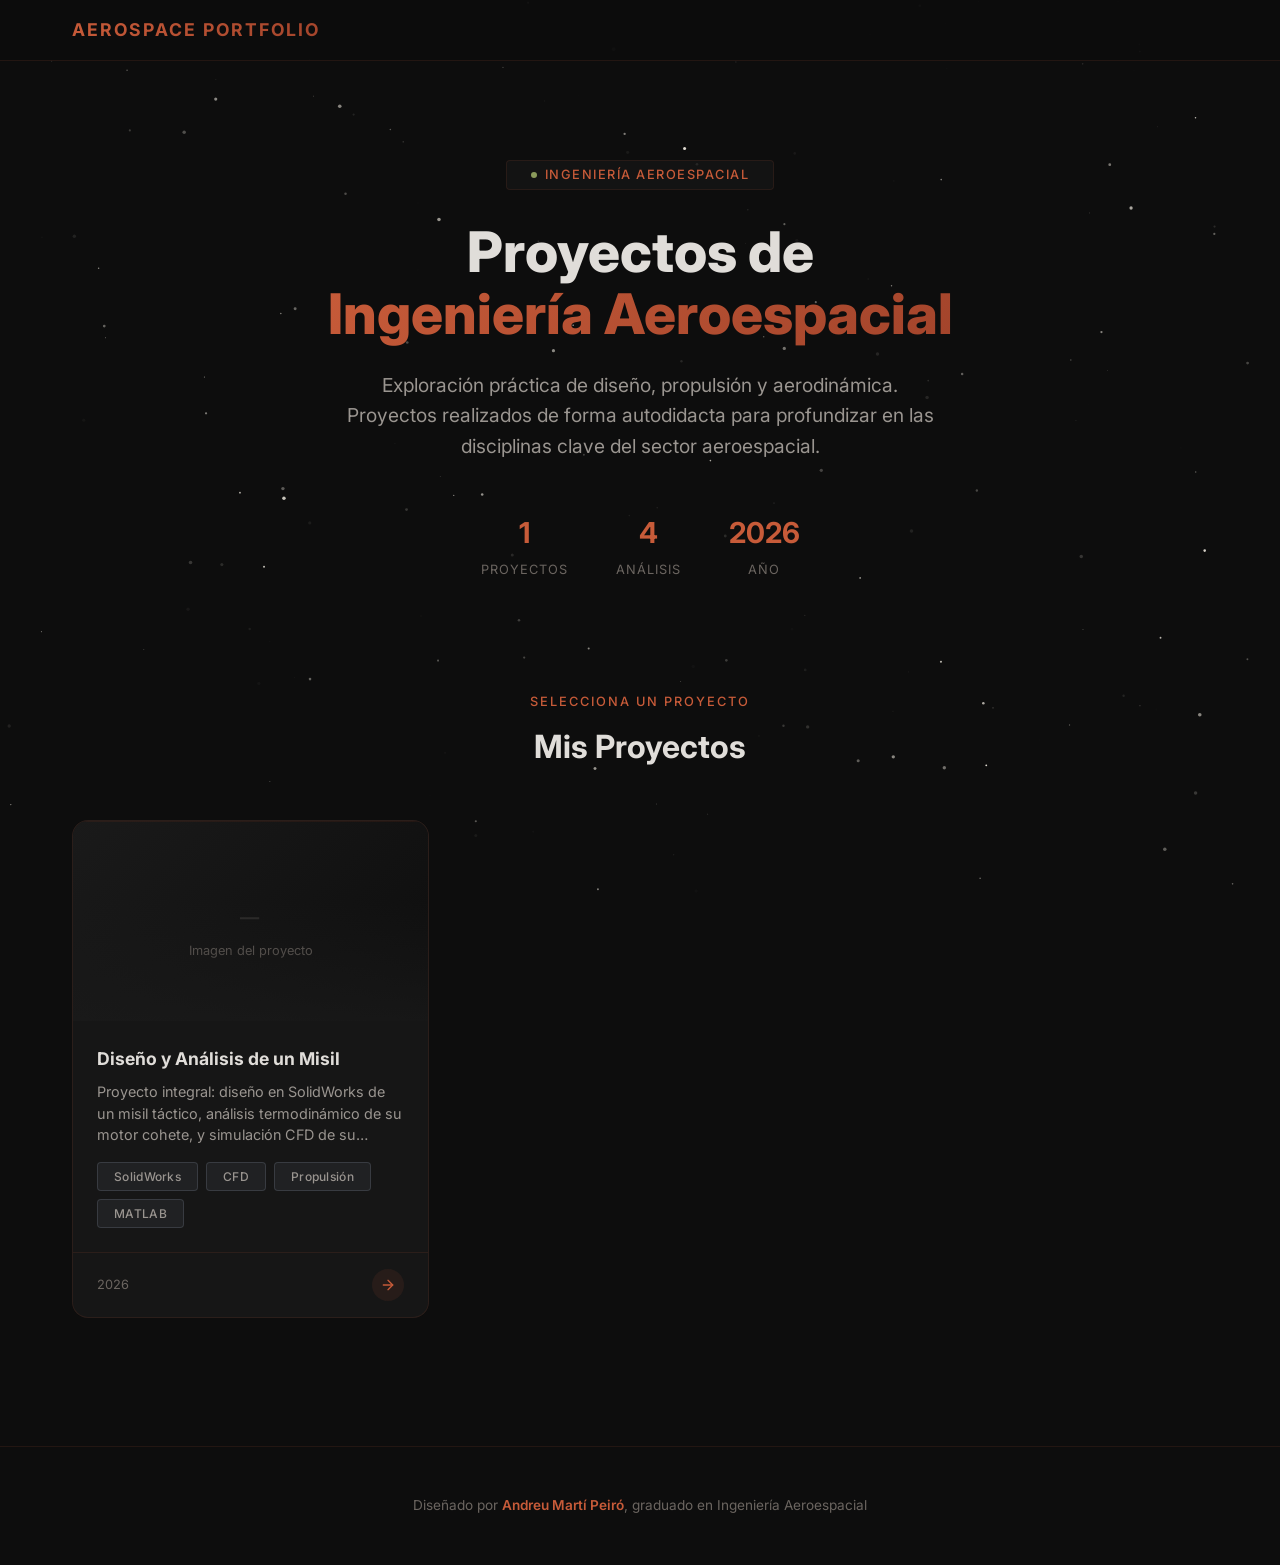
==== index.html @ 46fe2284 "Add files via upload" ====
<!DOCTYPE html>
<html lang="es">
<head>
  <meta charset="UTF-8" />
  <meta name="viewport" content="width=device-width, initial-scale=1.0" />
  <title>Portfolio Aeroespacial — Proyectos de Ingeniería</title>
  <meta name="description" content="Portfolio de proyectos de ingeniería aeroespacial: diseño CAD, propulsión, aerodinámica y más. Proyectos extracurriculares de un estudiante de ingeniería aeroespacial." />
  <meta name="author" content="Andreu Martí Peiró" />
  <meta property="og:title" content="Portfolio Aeroespacial" />
  <meta property="og:description" content="Proyectos de ingeniería aeroespacial: diseño, propulsión y aerodinámica." />
  <meta property="og:type" content="website" />
  <link rel="icon" href="data:image/svg+xml,<svg xmlns='http://www.w3.org/2000/svg' viewBox='0 0 100 100'><text y='.9em' font-size='90'>🚀</text></svg>" />
  <link rel="stylesheet" href="styles.css" />
</head>
<body>

  <!-- Stars Background -->
  <canvas id="stars-canvas"></canvas>

  <!-- App Container -->
  <div id="app">

    <!-- Navbar -->
    <nav class="navbar" id="navbar">
      <div class="container">
        <a href="#/" class="navbar-brand" id="navbar-brand">Aerospace Portfolio</a>
        <button class="navbar-back" id="navbar-back">
          <svg width="18" height="18" viewBox="0 0 24 24" fill="none" stroke="currentColor" stroke-width="2" stroke-linecap="round" stroke-linejoin="round">
            <path d="m15 18-6-6 6-6"/>
          </svg>
          Volver a proyectos
        </button>
      </div>
    </nav>

    <!-- ========== Landing View ========== -->
    <div id="landing-view">

      <!-- Hero -->
      <section class="hero">
        <div class="container">
          <div class="hero-badge">
            <span class="dot"></span>
            Ingeniería Aeroespacial
          </div>
          <h1>
            Proyectos de<br />
            <span class="gradient-text">Ingeniería Aeroespacial</span>
          </h1>
          <p class="hero-subtitle">
            Exploración práctica de diseño, propulsión y aerodinámica.
            Proyectos realizados de forma autodidacta para profundizar
            en las disciplinas clave del sector aeroespacial.
          </p>
          <div class="hero-stats">
            <div class="hero-stat">
              <div class="hero-stat-value" id="stat-projects">1</div>
              <div class="hero-stat-label">Proyectos</div>
            </div>
            <div class="hero-stat">
              <div class="hero-stat-value" id="stat-sections">4</div>
              <div class="hero-stat-label">Análisis</div>
            </div>
            <div class="hero-stat">
              <div class="hero-stat-value">2026</div>
              <div class="hero-stat-label">Año</div>
            </div>
          </div>
        </div>
      </section>

      <!-- Projects Grid -->
      <section class="projects-section">
        <div class="container">
          <div class="section-header">
            <div class="section-label">Selecciona un proyecto</div>
            <h2 class="section-title">Mis Proyectos</h2>
          </div>
          <div class="projects-grid" id="projects-grid">
            <!-- Cards rendered by app.js -->
          </div>
        </div>
      </section>

      <!-- Footer -->
      <footer class="footer">
        <div class="container">
          <p class="footer-text">
            Diseñado por <span class="highlight">Andreu Martí Peiró</span>, graduado en Ingeniería Aeroespacial
          </p>
        </div>
      </footer>
    </div>

    <!-- ========== Project View ========== -->
    <div id="project-view" class="project-view">
      <div class="container">
        <div class="project-hero" id="project-hero">
          <!-- Rendered by app.js -->
        </div>
        <div class="section-tabs" id="section-tabs">
          <!-- Rendered by app.js -->
        </div>
        <div id="section-content">
          <!-- Rendered by app.js -->
        </div>
      </div>
      <footer class="footer">
        <div class="container">
          <p class="footer-text">
            Diseñado por <span class="highlight">Andreu Martí Peiró</span>, graduado en Ingeniería Aeroespacial
          </p>
        </div>
      </footer>
    </div>

  </div>

  <!-- Scripts -->
  <script src="projects.js"></script>
  <script src="app.js"></script>
</body>
</html>
---- styles.css ----
/* ============================================
   DESIGN SYSTEM — Aerospace Portfolio
   ============================================ */

/* --- Google Fonts --- */
@import url('https://fonts.googleapis.com/css2?family=Inter:wght@300;400;500;600;700;800;900&family=JetBrains+Mono:wght@400;500&display=swap');

/* --- CSS Variables --- */
:root {
  /* Colors */
  --bg-primary: #0d0d0d;
  --bg-secondary: #1a1a1a;
  --bg-card: rgba(26, 26, 26, 0.75);
  --bg-glass: rgba(26, 26, 26, 0.5);
  --accent-cyan: #c75b39;
  --accent-blue: #a3442b;
  --accent-purple: #c75b39;
  --accent-green: #8a9a5b;
  --accent-orange: #c75b39;
  --text-primary: #e0ddd9;
  --text-secondary: #9a9590;
  --text-muted: #6b6560;
  --border-color: rgba(199, 91, 57, 0.12);
  --border-glow: rgba(199, 91, 57, 0.35);
  --gradient-accent: linear-gradient(135deg, #c75b39, #a3442b);
  --gradient-hero: linear-gradient(180deg, #0d0d0d 0%, #141414 50%, #0d0d0d 100%);
  --shadow-glow: 0 0 30px rgba(199, 91, 57, 0.12);
  --shadow-card: 0 8px 32px rgba(0, 0, 0, 0.5);

  /* Typography */
  --font-display: 'Inter', sans-serif;
  --font-body: 'Inter', sans-serif;
  --font-mono: 'JetBrains Mono', monospace;

  /* Spacing */
  --space-xs: 0.25rem;
  --space-sm: 0.5rem;
  --space-md: 1rem;
  --space-lg: 1.5rem;
  --space-xl: 2rem;
  --space-2xl: 3rem;
  --space-3xl: 4rem;

  /* Border Radius */
  --radius-sm: 6px;
  --radius-md: 12px;
  --radius-lg: 16px;
  --radius-xl: 24px;

  /* Transitions */
  --transition-fast: 150ms ease;
  --transition-base: 250ms ease;
  --transition-slow: 400ms cubic-bezier(0.4, 0, 0.2, 1);
}

/* --- Reset & Base --- */
*, *::before, *::after {
  margin: 0;
  padding: 0;
  box-sizing: border-box;
}

html {
  scroll-behavior: smooth;
  font-size: 16px;
}

body {
  font-family: var(--font-body);
  background: var(--bg-primary);
  color: var(--text-primary);
  line-height: 1.6;
  min-height: 100vh;
  overflow-x: hidden;
  -webkit-font-smoothing: antialiased;
}

a { color: var(--accent-cyan); text-decoration: none; transition: color var(--transition-fast); }
a:hover { color: var(--accent-blue); }

img { max-width: 100%; height: auto; display: block; }

/* --- Scrollbar --- */
::-webkit-scrollbar { width: 8px; }
::-webkit-scrollbar-track { background: var(--bg-primary); }
::-webkit-scrollbar-thumb { background: var(--accent-cyan); border-radius: 4px; }
::-webkit-scrollbar-thumb:hover { background: var(--accent-blue); }

/* --- Stars Background --- */
#stars-canvas {
  position: fixed;
  top: 0; left: 0;
  width: 100%; height: 100%;
  z-index: 0;
  pointer-events: none;
}

/* --- Main Layout --- */
#app {
  position: relative;
  z-index: 1;
  min-height: 100vh;
}

.container {
  max-width: 1200px;
  margin: 0 auto;
  padding: 0 var(--space-xl);
}

/* ============================================
   NAVBAR
   ============================================ */
.navbar {
  position: fixed;
  top: 0; left: 0; right: 0;
  z-index: 100;
  padding: var(--space-md) 0;
  background: rgba(13, 13, 13, 0.88);
  backdrop-filter: blur(20px);
  border-bottom: 1px solid var(--border-color);
  transition: background var(--transition-base);
}

.navbar .container {
  display: flex;
  align-items: center;
  justify-content: space-between;
}

.navbar-brand {
  font-family: var(--font-display);
  font-size: 1.1rem;
  font-weight: 700;
  background: var(--gradient-accent);
  -webkit-background-clip: text;
  -webkit-text-fill-color: transparent;
  background-clip: text;
  letter-spacing: 2px;
  text-transform: uppercase;
  cursor: pointer;
}

.navbar-back {
  display: none;
  align-items: center;
  gap: var(--space-sm);
  color: var(--text-secondary);
  font-size: 0.9rem;
  cursor: pointer;
  transition: color var(--transition-fast);
  background: none;
  border: none;
  font-family: var(--font-body);
}
.navbar-back:hover { color: var(--accent-cyan); }
.navbar-back svg { width: 18px; height: 18px; }

.navbar-back.visible { display: flex; }

/* ============================================
   HERO SECTION
   ============================================ */
.hero {
  padding: 10rem 0 4rem;
  text-align: center;
  position: relative;
}

.hero-badge {
  display: inline-flex;
  align-items: center;
  gap: var(--space-sm);
  padding: var(--space-xs) var(--space-lg);
  background: var(--bg-glass);
  border: 1px solid var(--border-color);
  border-radius: 4px;
  font-size: 0.8rem;
  font-family: var(--font-body);
  font-weight: 500;
  color: var(--accent-cyan);
  margin-bottom: var(--space-xl);
  letter-spacing: 1.5px;
  text-transform: uppercase;
  animation: fadeInDown 0.6s ease forwards;
}

.hero-badge .dot {
  width: 6px; height: 6px;
  background: var(--accent-green);
  border-radius: 50%;
  animation: pulse 2s infinite;
}

.hero h1 {
  font-family: var(--font-display);
  font-size: clamp(2rem, 5vw, 3.5rem);
  font-weight: 800;
  line-height: 1.1;
  margin-bottom: var(--space-lg);
  animation: fadeInUp 0.6s ease 0.1s forwards;
  opacity: 0;
}

.hero h1 .gradient-text {
  background: var(--gradient-accent);
  -webkit-background-clip: text;
  -webkit-text-fill-color: transparent;
  background-clip: text;
}

.hero-subtitle {
  font-size: clamp(1rem, 2vw, 1.2rem);
  color: var(--text-secondary);
  max-width: 600px;
  margin: 0 auto var(--space-2xl);
  animation: fadeInUp 0.6s ease 0.2s forwards;
  opacity: 0;
}

.hero-stats {
  display: flex;
  justify-content: center;
  gap: var(--space-2xl);
  animation: fadeInUp 0.6s ease 0.3s forwards;
  opacity: 0;
}

.hero-stat {
  text-align: center;
}

.hero-stat-value {
  font-family: var(--font-display);
  font-size: 1.8rem;
  font-weight: 700;
  color: var(--accent-cyan);
}

.hero-stat-label {
  font-size: 0.8rem;
  color: var(--text-muted);
  text-transform: uppercase;
  letter-spacing: 1px;
  margin-top: var(--space-xs);
}

/* ============================================
   PROJECTS GRID
   ============================================ */
.projects-section {
  padding: var(--space-2xl) 0 var(--space-3xl);
}

.section-header {
  text-align: center;
  margin-bottom: var(--space-2xl);
}

.section-label {
  font-family: var(--font-body);
  font-size: 0.8rem;
  font-weight: 500;
  color: var(--accent-cyan);
  text-transform: uppercase;
  letter-spacing: 2px;
  margin-bottom: var(--space-sm);
}

.section-title {
  font-family: var(--font-display);
  font-size: clamp(1.5rem, 3vw, 2rem);
  font-weight: 700;
}

.projects-grid {
  display: grid;
  grid-template-columns: repeat(auto-fill, minmax(350px, 1fr));
  gap: var(--space-xl);
}

/* --- Project Card --- */
.project-card {
  position: relative;
  background: var(--bg-card);
  border: 1px solid var(--border-color);
  border-radius: var(--radius-lg);
  overflow: hidden;
  cursor: pointer;
  transition: transform var(--transition-slow), box-shadow var(--transition-slow), border-color var(--transition-slow);
  animation: fadeInUp 0.5s ease forwards;
  opacity: 0;
  backdrop-filter: blur(10px);
}

.project-card:hover {
  transform: translateY(-8px);
  box-shadow: var(--shadow-glow);
  border-color: var(--border-glow);
}

.project-card-image {
  position: relative;
  width: 100%;
  height: 200px;
  overflow: hidden;
  background: var(--bg-secondary);
}

.project-card-image img {
  width: 100%;
  height: 100%;
  object-fit: cover;
  transition: transform var(--transition-slow);
}

.project-card:hover .project-card-image img {
  transform: scale(1.05);
}

.project-card-image::after {
  content: '';
  position: absolute;
  bottom: 0; left: 0; right: 0;
  height: 60%;
  background: linear-gradient(transparent, var(--bg-card));
}

.project-card-status {
  position: absolute;
  top: var(--space-md);
  right: var(--space-md);
  padding: var(--space-xs) var(--space-sm);
  background: rgba(138, 154, 91, 0.15);
  border: 1px solid rgba(138, 154, 91, 0.3);
  border-radius: 4px;
  font-size: 0.7rem;
  font-weight: 600;
  color: var(--accent-green);
  text-transform: uppercase;
  letter-spacing: 0.5px;
  z-index: 2;
}

.project-card-body {
  padding: var(--space-lg);
}

.project-card-title {
  font-family: var(--font-display);
  font-size: 1.1rem;
  font-weight: 700;
  margin-bottom: var(--space-sm);
  transition: color var(--transition-fast);
}

.project-card:hover .project-card-title {
  color: var(--accent-cyan);
}

.project-card-desc {
  font-size: 0.9rem;
  color: var(--text-secondary);
  line-height: 1.5;
  margin-bottom: var(--space-md);
  display: -webkit-box;
  -webkit-line-clamp: 3;
  -webkit-box-orient: vertical;
  overflow: hidden;
}

.project-card-tags {
  display: flex;
  flex-wrap: wrap;
  gap: var(--space-sm);
}

.tag {
  padding: var(--space-xs) var(--space-md);
  background: rgba(148, 163, 184, 0.08);
  border: 1px solid rgba(148, 163, 184, 0.2);
  border-radius: 4px;
  font-size: 0.75rem;
  font-family: var(--font-body);
  font-weight: 500;
  color: var(--text-secondary);
  letter-spacing: 0.3px;
}

.project-card-footer {
  display: flex;
  align-items: center;
  justify-content: space-between;
  padding: var(--space-md) var(--space-lg);
  border-top: 1px solid var(--border-color);
}

.project-card-date {
  font-size: 0.8rem;
  color: var(--text-muted);
}

.project-card-arrow {
  width: 32px; height: 32px;
  display: flex; align-items: center; justify-content: center;
  background: rgba(199, 91, 57, 0.1);
  border-radius: 50%;
  color: var(--accent-cyan);
  transition: background var(--transition-fast), transform var(--transition-fast);
}

.project-card:hover .project-card-arrow {
  background: var(--accent-cyan);
  color: #fff;
  transform: translateX(4px);
}

/* ============================================
   PROJECT VIEW
   ============================================ */
.project-view {
  display: none;
  padding-top: 5rem;
  min-height: 100vh;
}

.project-view.active { display: block; }

.project-hero {
  padding: var(--space-2xl) 0;
  text-align: center;
  animation: fadeInUp 0.5s ease forwards;
}

.project-hero h1 {
  font-family: var(--font-display);
  font-size: clamp(1.5rem, 4vw, 2.5rem);
  font-weight: 800;
  margin-bottom: var(--space-sm);
}

.project-hero .project-subtitle {
  font-size: 1.1rem;
  color: var(--text-secondary);
  margin-bottom: var(--space-lg);
}

.project-hero-tags {
  display: flex;
  justify-content: center;
  flex-wrap: wrap;
  gap: var(--space-sm);
}

/* --- Section Tabs --- */
.section-tabs {
  display: flex;
  gap: var(--space-xs);
  padding: var(--space-md) 0;
  border-bottom: 1px solid var(--border-color);
  margin-bottom: var(--space-2xl);
  overflow-x: auto;
  -webkit-overflow-scrolling: touch;
  scrollbar-width: none;
  animation: fadeInUp 0.5s ease 0.1s forwards;
  opacity: 0;
}

.section-tabs::-webkit-scrollbar { display: none; }

.section-tab {
  display: flex;
  align-items: center;
  gap: var(--space-sm);
  padding: var(--space-sm) var(--space-lg);
  background: transparent;
  border: 1px solid transparent;
  border-radius: var(--radius-md);
  color: var(--text-secondary);
  font-family: var(--font-body);
  font-size: 0.9rem;
  font-weight: 500;
  cursor: pointer;
  white-space: nowrap;
  transition: all var(--transition-fast);
}

.section-tab:hover {
  color: var(--text-primary);
  background: var(--bg-glass);
  border-color: var(--border-color);
}

.section-tab.active {
  color: var(--accent-cyan);
  background: rgba(199, 91, 57, 0.08);
  border-color: rgba(199, 91, 57, 0.25);
}

.section-tab-icon {
  display: inline-flex;
  align-items: center;
  justify-content: center;
  width: 22px;
  height: 22px;
  background: rgba(199, 91, 57, 0.12);
  border-radius: 4px;
  font-size: 0.7rem;
  font-weight: 700;
  font-family: var(--font-display);
  color: var(--accent-cyan);
}

.section-tab.active .section-tab-icon {
  background: var(--accent-cyan);
  color: #fff;
}

/* --- Section Content --- */
.section-content {
  animation: fadeIn 0.4s ease;
}

.section-content-header {
  margin-bottom: var(--space-2xl);
  padding: var(--space-xl);
  background: var(--bg-card);
  border: 1px solid var(--border-color);
  border-radius: var(--radius-lg);
  backdrop-filter: blur(10px);
}

.section-content-title {
  font-family: var(--font-display);
  font-size: 1.5rem;
  font-weight: 700;
  margin-bottom: var(--space-sm);
  padding-left: var(--space-md);
  border-left: 3px solid var(--accent-cyan);
}

.section-content-summary {
  color: var(--text-secondary);
  font-size: 0.95rem;
  margin-bottom: var(--space-lg);
}

.software-list {
  display: flex;
  flex-wrap: wrap;
  gap: var(--space-sm);
}

.software-badge {
  display: inline-flex;
  align-items: center;
  gap: var(--space-xs);
  padding: var(--space-xs) var(--space-md);
  background: rgba(148, 163, 184, 0.08);
  border: 1px solid rgba(148, 163, 184, 0.15);
  border-radius: 4px;
  font-size: 0.8rem;
  font-family: var(--font-body);
  font-weight: 500;
  color: var(--text-secondary);
  letter-spacing: 0.2px;
}

.software-badge::before {
  content: '';
  display: inline-block;
  width: 6px;
  height: 6px;
  background: var(--accent-cyan);
  border-radius: 50%;
  flex-shrink: 0;
}

/* --- Timeline --- */
.timeline {
  position: relative;
  padding-left: var(--space-2xl);
}

.timeline::before {
  content: '';
  position: absolute;
  left: 11px;
  top: 0;
  bottom: 0;
  width: 2px;
  background: linear-gradient(to bottom, var(--accent-cyan), var(--accent-blue), transparent);
}

.timeline-item {
  position: relative;
  margin-bottom: var(--space-2xl);
  animation: fadeInLeft 0.5s ease forwards;
  opacity: 0;
}

.timeline-item:last-child { margin-bottom: 0; }

.timeline-dot {
  position: absolute;
  left: calc(-1 * var(--space-2xl) + 4px);
  top: var(--space-md);
  width: 16px;
  height: 16px;
  background: var(--bg-primary);
  border: 3px solid var(--accent-cyan);
  border-radius: 50%;
  z-index: 2;
  transition: background var(--transition-fast), box-shadow var(--transition-fast);
}

.timeline-item:hover .timeline-dot {
  background: var(--accent-cyan);
  box-shadow: 0 0 12px var(--accent-cyan);
}

.timeline-card {
  background: var(--bg-card);
  border: 1px solid var(--border-color);
  border-radius: var(--radius-lg);
  overflow: hidden;
  transition: border-color var(--transition-fast), box-shadow var(--transition-fast);
  backdrop-filter: blur(10px);
}

.timeline-item:hover .timeline-card {
  border-color: var(--border-glow);
  box-shadow: var(--shadow-glow);
}

.timeline-card-body {
  padding: var(--space-lg);
}

.timeline-step-number {
  font-family: var(--font-display);
  font-size: 0.7rem;
  color: var(--accent-cyan);
  letter-spacing: 2px;
  text-transform: uppercase;
  margin-bottom: var(--space-xs);
}

.timeline-card-title {
  font-family: var(--font-display);
  font-size: 1.05rem;
  font-weight: 600;
  margin-bottom: var(--space-sm);
}

.timeline-card-desc {
  color: var(--text-secondary);
  font-size: 0.9rem;
  line-height: 1.7;
}

.timeline-card-image {
  width: 100%;
  height: 220px;
  overflow: hidden;
  border-top: 1px solid var(--border-color);
  background: var(--bg-secondary);
}

.timeline-card-image img {
  width: 100%;
  height: 100%;
  object-fit: cover;
  transition: transform var(--transition-slow);
}

.timeline-item:hover .timeline-card-image img {
  transform: scale(1.03);
}

/* Placeholder for missing images */
.image-placeholder {
  width: 100%;
  height: 220px;
  display: flex;
  flex-direction: column;
  align-items: center;
  justify-content: center;
  background: linear-gradient(135deg, var(--bg-secondary), var(--bg-primary));
  border-top: 1px solid var(--border-color);
  color: var(--text-muted);
  font-size: 0.8rem;
  gap: var(--space-sm);
}

.image-placeholder-icon {
  font-size: 1.2rem;
  opacity: 0.3;
  font-family: var(--font-display);
  font-weight: 600;
  letter-spacing: 2px;
  text-transform: uppercase;
  color: var(--text-muted);
}

/* ============================================
   FOOTER
   ============================================ */
.footer {
  padding: var(--space-2xl) 0;
  text-align: center;
  border-top: 1px solid var(--border-color);
  margin-top: var(--space-3xl);
}

.footer-text {
  font-size: 0.85rem;
  color: var(--text-muted);
}

.footer-text .highlight {
  color: var(--accent-cyan);
  font-weight: 600;
}

/* ============================================
   ANIMATIONS
   ============================================ */
@keyframes fadeIn {
  from { opacity: 0; }
  to { opacity: 1; }
}

@keyframes fadeInUp {
  from { opacity: 0; transform: translateY(20px); }
  to { opacity: 1; transform: translateY(0); }
}

@keyframes fadeInDown {
  from { opacity: 0; transform: translateY(-20px); }
  to { opacity: 1; transform: translateY(0); }
}

@keyframes fadeInLeft {
  from { opacity: 0; transform: translateX(-20px); }
  to { opacity: 1; transform: translateX(0); }
}

@keyframes pulse {
  0%, 100% { opacity: 1; transform: scale(1); }
  50% { opacity: 0.5; transform: scale(1.5); }
}

/* Staggered animation delays for timeline items */
.timeline-item:nth-child(1) { animation-delay: 0.1s; }
.timeline-item:nth-child(2) { animation-delay: 0.2s; }
.timeline-item:nth-child(3) { animation-delay: 0.3s; }
.timeline-item:nth-child(4) { animation-delay: 0.4s; }
.timeline-item:nth-child(5) { animation-delay: 0.5s; }

/* Staggered animation delays for cards */
.project-card:nth-child(1) { animation-delay: 0.1s; }
.project-card:nth-child(2) { animation-delay: 0.2s; }
.project-card:nth-child(3) { animation-delay: 0.3s; }
.project-card:nth-child(4) { animation-delay: 0.4s; }

/* ============================================
   RESPONSIVE
   ============================================ */
@media (max-width: 768px) {
  .container { padding: 0 var(--space-md); }
  .hero { padding: 7rem 0 2rem; }
  .hero-stats { gap: var(--space-lg); }
  .hero-stat-value { font-size: 1.4rem; }
  .projects-grid { grid-template-columns: 1fr; }
  .section-tabs { gap: var(--space-xs); }
  .section-tab { padding: var(--space-sm) var(--space-md); font-size: 0.8rem; }
  .timeline { padding-left: var(--space-xl); }
  .timeline-dot { left: calc(-1 * var(--space-xl) + 4px); }
  .timeline-card-image, .image-placeholder { height: 160px; }
}

@media (max-width: 480px) {
  .hero h1 { font-size: 1.6rem; }
  .hero-stats { flex-direction: column; gap: var(--space-md); }
  .navbar-brand { font-size: 0.9rem; }
  .project-hero h1 { font-size: 1.3rem; }
}
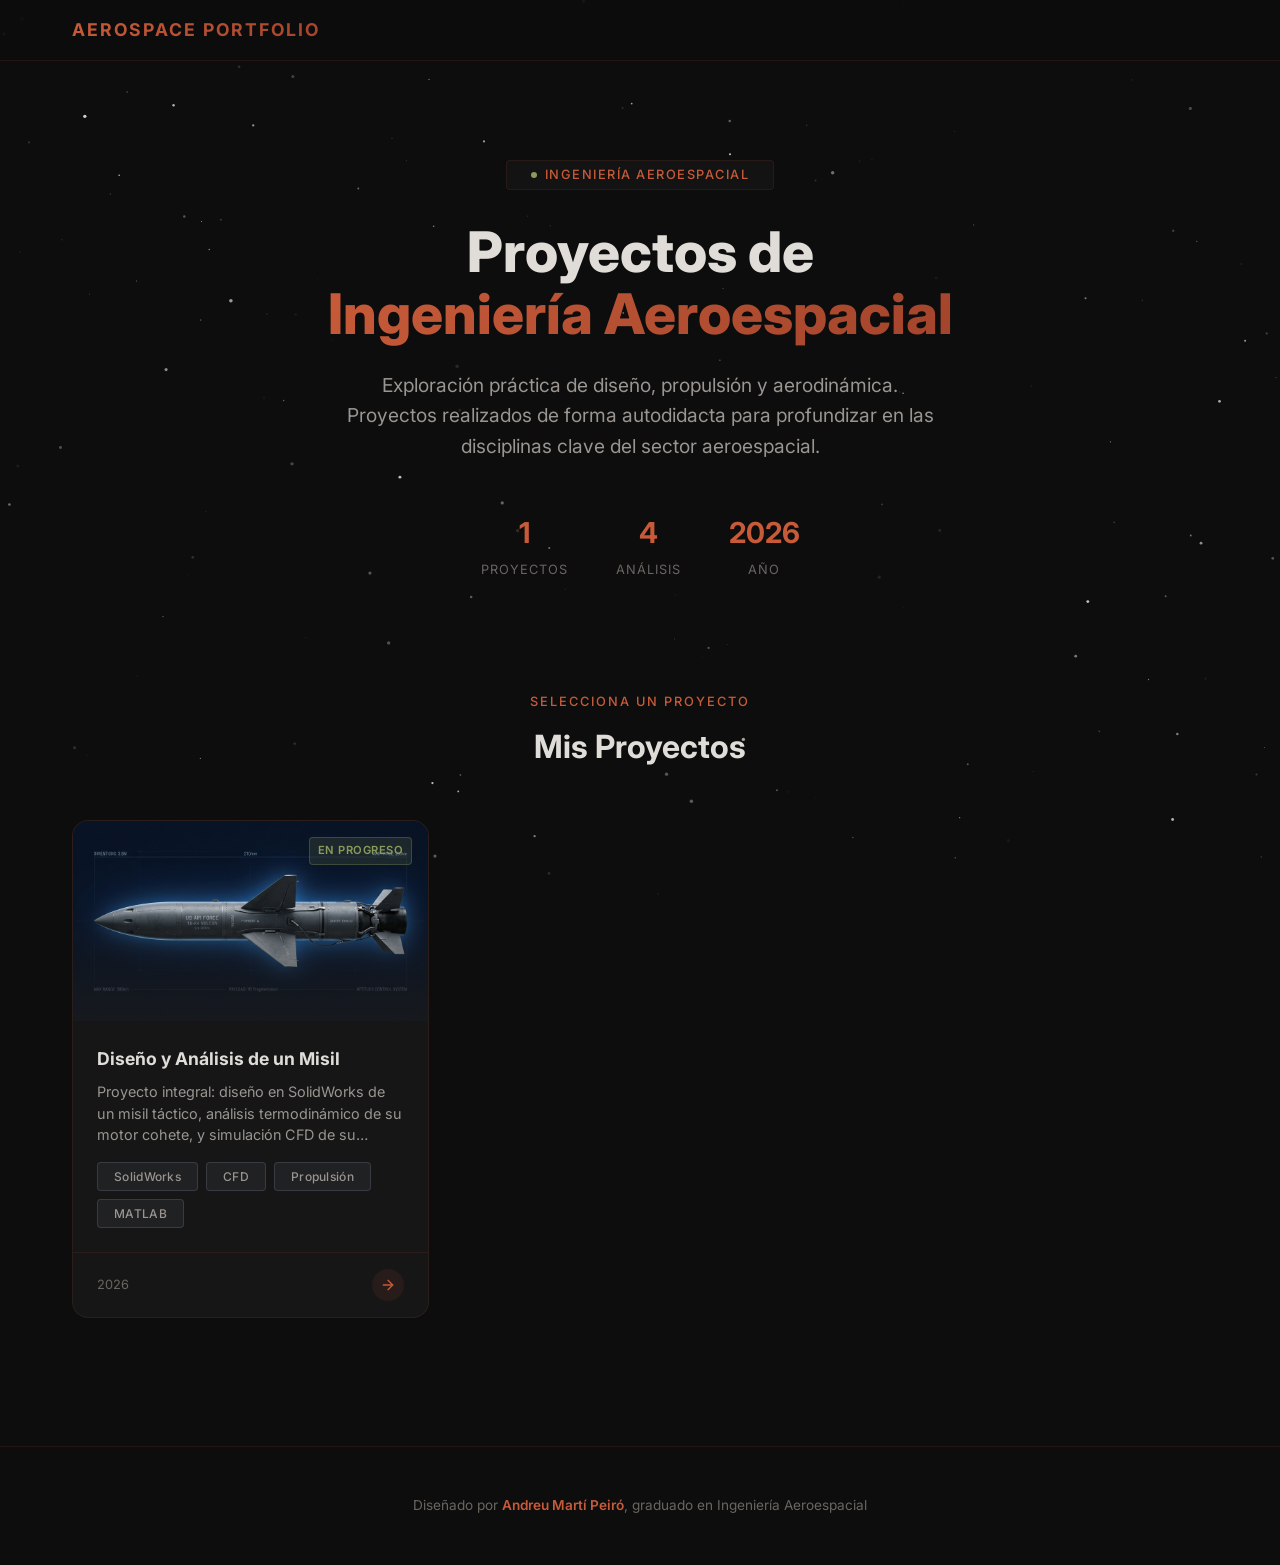
==== commit b8ee8c70: "Add files via upload" ====
--- a/index.html
+++ b/index.html
@@ -117,6 +117,8 @@
   </div>
 
   <!-- Scripts -->
+  <script src="https://cdn.plot.ly/plotly-2.35.0.min.js" charset="utf-8"></script>
+  <script src="parametric-data.js"></script>
   <script src="projects.js"></script>
   <script src="app.js"></script>
 </body>
--- a/styles.css
+++ b/styles.css
@@ -633,8 +633,41 @@
   box-shadow: var(--shadow-glow);
 }
 
+.timeline-card-header {
+  padding: var(--space-lg);
+  cursor: pointer;
+  display: flex;
+  justify-content: space-between;
+  align-items: center;
+  user-select: none;
+}
+
 .timeline-card-body {
-  padding: var(--space-lg);
+  padding: 0 var(--space-lg) var(--space-lg);
+  display: none;
+}
+
+.expandable-card.expanded .timeline-card-body {
+  display: block;
+  animation: fadeIn 0.3s ease;
+}
+
+.expandable-card.expanded .timeline-card-header {
+  border-bottom: 1px solid rgba(199, 91, 57, 0.1);
+  padding-bottom: var(--space-md);
+  margin-bottom: var(--space-md);
+}
+
+.expand-icon-wrapper {
+  color: var(--text-muted);
+  transition: transform var(--transition-base);
+  display: flex;
+  align-items: center;
+  justify-content: center;
+}
+
+.expandable-card.expanded .expand-icon-wrapper {
+  transform: rotate(180deg);
 }
 
 .timeline-step-number {
@@ -659,11 +692,64 @@
   line-height: 1.7;
 }
 
+.custom-html-content {
+  margin-top: var(--space-md);
+}
+
+.table-responsive {
+  width: 100%;
+  overflow-x: auto;
+  margin-bottom: var(--space-md);
+  background: rgba(0, 0, 0, 0.2);
+  border-radius: var(--radius-md);
+  border: 1px solid var(--border-color);
+}
+
+.custom-html-content table {
+  width: 100%;
+  border-collapse: collapse;
+  font-size: 0.85rem;
+  color: var(--text-secondary);
+  text-align: left;
+}
+
+.custom-html-content th {
+  background: rgba(199, 91, 57, 0.1);
+  color: var(--accent-cyan);
+  font-weight: 600;
+  padding: var(--space-sm) var(--space-md);
+  border-bottom: 1px solid var(--border-color);
+  white-space: nowrap;
+}
+
+.custom-html-content td {
+  padding: var(--space-sm) var(--space-md);
+  border-bottom: 1px solid rgba(199, 91, 57, 0.05);
+}
+
+.custom-html-content tr:last-child td {
+  border-bottom: none;
+}
+
+.custom-html-content tr:hover td {
+  background: rgba(255, 255, 255, 0.03);
+}
+
+.custom-html-content tr.table-group-header td {
+  background: rgba(255, 255, 255, 0.05);
+  color: var(--text-primary);
+  font-weight: 600;
+  text-align: center;
+  font-size: 0.95rem;
+  padding: var(--space-sm);
+  border-bottom: 1px solid var(--border-color);
+}
+
 .timeline-card-image {
   width: 100%;
-  height: 220px;
+  border-radius: var(--radius-md);
   overflow: hidden;
-  border-top: 1px solid var(--border-color);
+  border: 1px solid var(--border-color);
   background: var(--bg-secondary);
 }
 
@@ -701,6 +787,191 @@
   letter-spacing: 2px;
   text-transform: uppercase;
   color: var(--text-muted);
+}
+
+/* ============================================
+   DOWNLOAD BOX
+   ============================================ */
+.download-box {
+  display: flex;
+  align-items: center;
+  gap: var(--space-lg);
+  padding: var(--space-lg);
+  margin: var(--space-lg) 0;
+  background: rgba(199, 91, 57, 0.04);
+  border: 1px solid rgba(199, 91, 57, 0.2);
+  border-radius: var(--radius-md);
+  transition: border-color var(--transition-base), box-shadow var(--transition-base);
+}
+
+.download-box:hover {
+  border-color: rgba(199, 91, 57, 0.4);
+  box-shadow: 0 0 20px rgba(199, 91, 57, 0.08);
+}
+
+.download-box-icon {
+  display: flex;
+  align-items: center;
+  justify-content: center;
+  width: 48px;
+  height: 48px;
+  min-width: 48px;
+  background: rgba(199, 91, 57, 0.12);
+  border-radius: var(--radius-sm);
+  color: var(--accent-cyan);
+}
+
+.download-box-content {
+  flex: 1;
+  min-width: 0;
+}
+
+.download-box-title {
+  font-family: var(--font-display);
+  font-weight: 600;
+  font-size: 0.95rem;
+  color: var(--text-primary);
+  margin-bottom: 2px;
+}
+
+.download-box-desc {
+  font-size: 0.8rem;
+  color: var(--text-muted);
+  line-height: 1.4;
+}
+
+.download-box-btn {
+  display: inline-flex;
+  align-items: center;
+  gap: var(--space-sm);
+  padding: var(--space-sm) var(--space-lg);
+  background: var(--gradient-accent);
+  color: #fff;
+  border: none;
+  border-radius: var(--radius-sm);
+  font-family: var(--font-body);
+  font-size: 0.8rem;
+  font-weight: 600;
+  white-space: nowrap;
+  cursor: pointer;
+  transition: transform var(--transition-fast), box-shadow var(--transition-fast);
+  text-decoration: none;
+}
+
+.download-box-btn:hover {
+  transform: translateY(-2px);
+  box-shadow: 0 4px 16px rgba(199, 91, 57, 0.3);
+  color: #fff;
+}
+
+/* ============================================
+   PARAMETRIC SUBSTEPS
+   ============================================ */
+.parametric-substeps {
+  display: flex;
+  flex-direction: column;
+  gap: var(--space-md);
+  margin-top: var(--space-lg);
+}
+
+.parametric-substep {
+  background: rgba(0, 0, 0, 0.25);
+  border: 1px solid rgba(199, 91, 57, 0.1);
+  border-radius: var(--radius-md);
+  overflow: hidden;
+  transition: border-color var(--transition-base);
+}
+
+.parametric-substep:hover {
+  border-color: rgba(199, 91, 57, 0.25);
+}
+
+.parametric-substep-header {
+  padding: var(--space-md) var(--space-lg);
+  cursor: pointer;
+  display: flex;
+  justify-content: space-between;
+  align-items: center;
+  user-select: none;
+  transition: background var(--transition-fast);
+}
+
+.parametric-substep-header:hover {
+  background: rgba(199, 91, 57, 0.04);
+}
+
+.parametric-substep-body {
+  display: none;
+  padding: 0 var(--space-lg) var(--space-lg);
+}
+
+.parametric-substep.expanded .parametric-substep-body {
+  display: block;
+  animation: fadeIn 0.3s ease;
+}
+
+.parametric-substep.expanded .parametric-substep-header {
+  border-bottom: 1px solid rgba(199, 91, 57, 0.1);
+  padding-bottom: var(--space-md);
+  margin-bottom: var(--space-md);
+}
+
+.parametric-substep.expanded .expand-icon-wrapper {
+  transform: rotate(180deg);
+}
+
+.parametric-substep-number {
+  font-family: var(--font-display);
+  font-size: 0.65rem;
+  color: var(--accent-cyan);
+  letter-spacing: 2px;
+  text-transform: uppercase;
+  margin-bottom: 2px;
+  opacity: 0.8;
+}
+
+.parametric-substep-title {
+  font-family: var(--font-display);
+  font-size: 0.95rem;
+  font-weight: 600;
+  color: var(--text-primary);
+  margin: 0;
+}
+
+.parametric-substep-desc {
+  color: var(--text-secondary);
+  font-size: 0.88rem;
+  line-height: 1.7;
+  margin-bottom: var(--space-lg);
+}
+
+/* ============================================
+   CHART CONTAINERS (Plotly)
+   ============================================ */
+.chart-container {
+  width: 100%;
+  min-height: 480px;
+  border-radius: var(--radius-md);
+  border: 1px solid var(--border-color);
+  background: rgba(0, 0, 0, 0.3);
+  overflow: hidden;
+}
+
+/* Override Plotly modebar styling to match dark theme */
+.chart-container .modebar-group {
+  background: transparent !important;
+}
+
+.chart-container .modebar-btn {
+  color: var(--text-muted) !important;
+}
+
+.chart-container .modebar-btn:hover {
+  color: var(--accent-cyan) !important;
+}
+
+.chart-container .modebar-btn.active {
+  color: var(--accent-cyan) !important;
 }
 
 /* ============================================
@@ -778,6 +1049,9 @@
   .timeline { padding-left: var(--space-xl); }
   .timeline-dot { left: calc(-1 * var(--space-xl) + 4px); }
   .timeline-card-image, .image-placeholder { height: 160px; }
+  .download-box { flex-direction: column; text-align: center; }
+  .download-box-btn { width: 100%; justify-content: center; }
+  .chart-container { min-height: 350px; }
 }
 
 @media (max-width: 480px) {
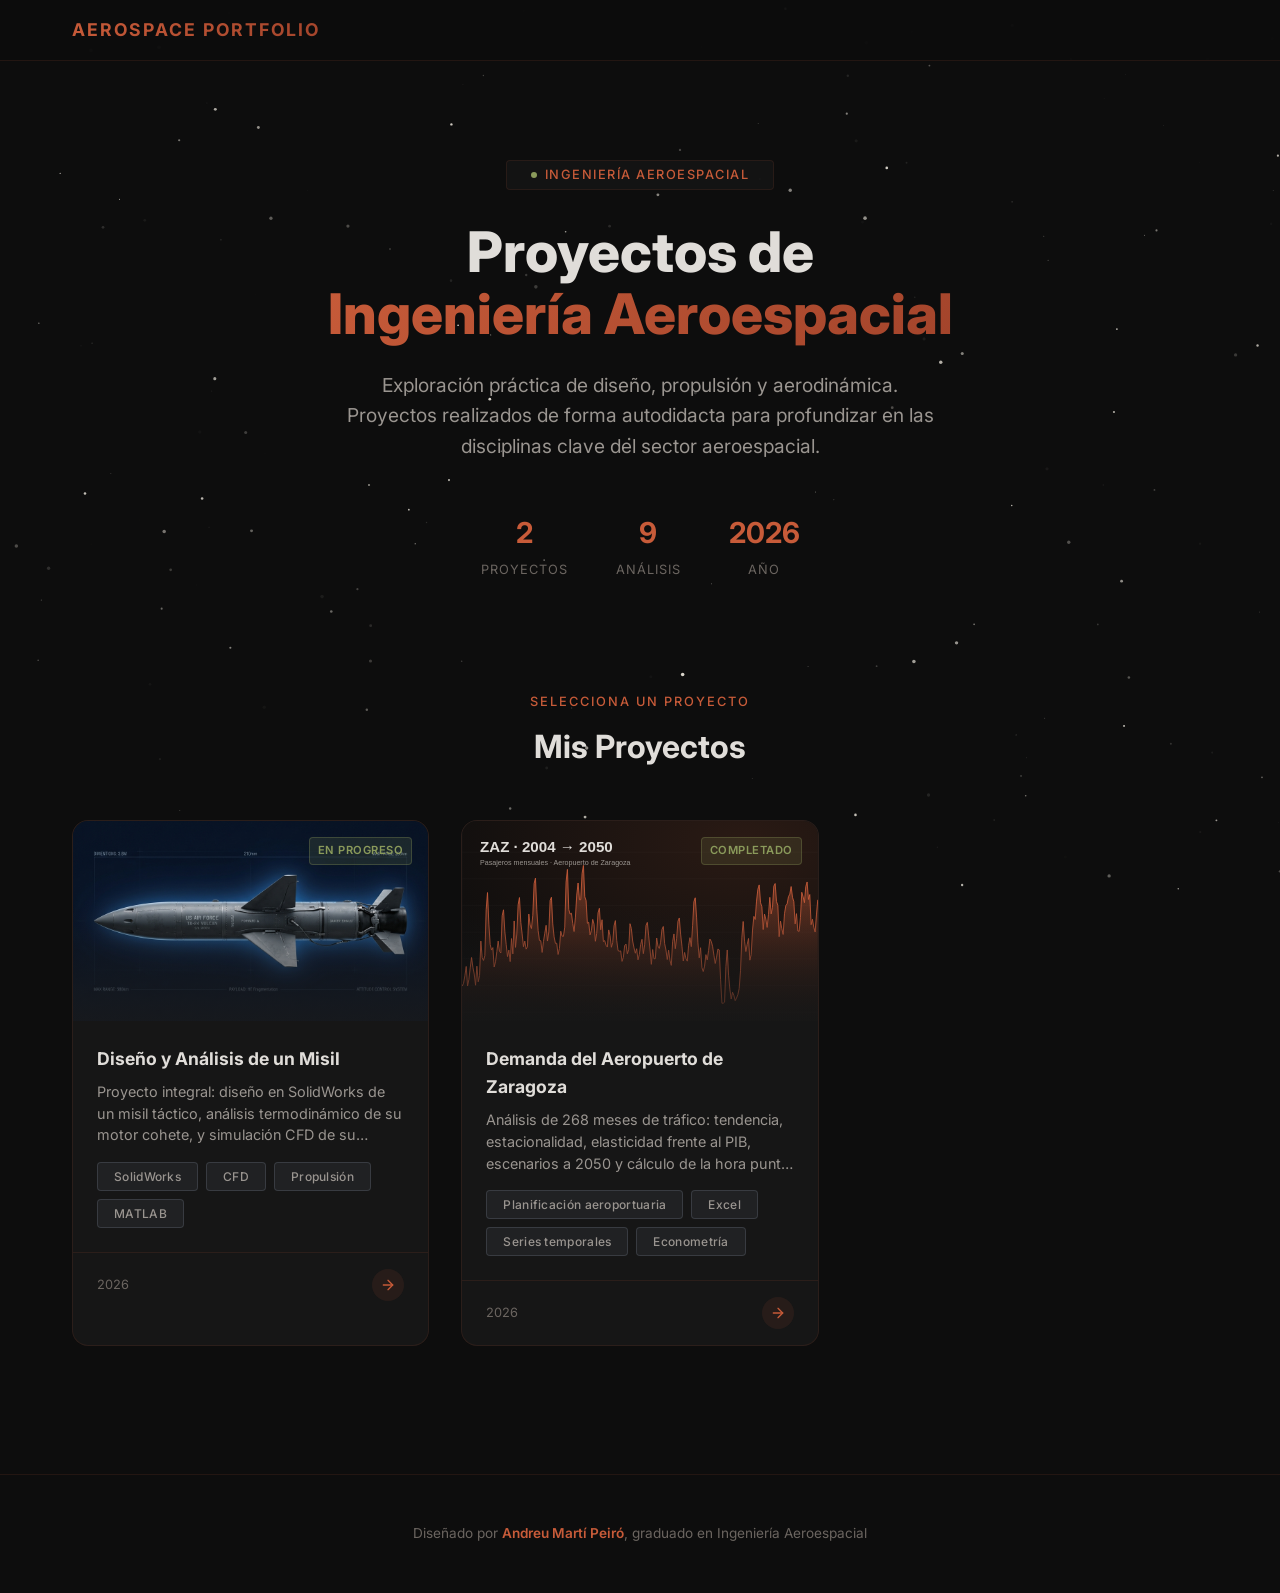
==== commit 6fb36ad0: "Añadir proyecto interactivo de demanda del aeropuerto de Zaragoza Co-Authored-By: Claude Opus 5.5 <n" ====
--- a/index.html
+++ b/index.html
@@ -120,6 +120,8 @@
   <script src="https://cdn.plot.ly/plotly-2.35.0.min.js" charset="utf-8"></script>
   <script src="parametric-data.js"></script>
   <script src="projects.js"></script>
+  <script src="zaragoza-data.js"></script>
+  <script src="zaragoza.js"></script>
   <script src="app.js"></script>
 </body>
 </html>
--- a/styles.css
+++ b/styles.css
@@ -1060,3 +1060,81 @@
   .navbar-brand { font-size: 0.9rem; }
   .project-hero h1 { font-size: 1.3rem; }
 }
+
+/* ============================================
+   PROYECTO ZARAGOZA — secciones interactivas
+   ============================================ */
+.zgz { display: flex; flex-direction: column; gap: var(--space-lg); animation: fadeInUp 0.5s ease both; }
+.zgz-kpis { display: grid; grid-template-columns: repeat(auto-fit, minmax(170px, 1fr)); gap: var(--space-md); }
+.zgz-kpis-inline { margin-bottom: var(--space-md); }
+.zgz-kpi {
+  background: var(--bg-card); border: 1px solid var(--border-color); border-radius: var(--radius-md);
+  padding: 1.1rem 1.2rem; transition: border-color var(--transition-base), transform var(--transition-base);
+}
+.zgz-kpi:hover { border-color: var(--border-glow); transform: translateY(-2px); }
+.zgz-kpi-hl { background: linear-gradient(135deg, rgba(199,91,57,0.18), rgba(26,26,26,0.75)); border-color: var(--border-glow); }
+.zgz-kpi-value { font-family: var(--font-mono); font-size: 1.6rem; font-weight: 600; color: var(--text-primary); font-variant-numeric: tabular-nums; }
+.zgz-kpi-label { font-size: 0.8rem; color: var(--accent-cyan); text-transform: uppercase; letter-spacing: 0.06em; margin-top: 0.25rem; }
+.zgz-kpi-sub { font-size: 0.8rem; color: var(--text-muted); margin-top: 0.2rem; }
+.zgz-card { background: var(--bg-card); border: 1px solid var(--border-color); border-radius: var(--radius-lg); padding: var(--space-lg); backdrop-filter: blur(8px); }
+.zgz-card-title { font-size: 1.05rem; color: var(--text-primary); margin: 0 0 0.4rem; }
+.zgz-card-desc { color: var(--text-secondary); font-size: 0.9rem; line-height: 1.6; margin: 0 0 var(--space-md); }
+.zgz-chart { min-height: 440px; background: rgba(0,0,0,0.25); }
+.zgz-chart-sm { min-height: 300px; height: 300px; }
+.zgz-controls { display: flex; flex-wrap: wrap; align-items: center; gap: 0.6rem 1.2rem; margin-bottom: var(--space-md); }
+.zgz-seg { display: inline-flex; background: rgba(0,0,0,0.35); border: 1px solid var(--border-color); border-radius: 999px; padding: 3px; }
+.zgz-seg button, .zgz-presets button {
+  background: none; border: 0; color: var(--text-secondary); font: inherit; font-size: 0.82rem;
+  padding: 0.4rem 0.9rem; border-radius: 999px; cursor: pointer; transition: all var(--transition-fast);
+}
+.zgz-seg button:hover, .zgz-presets button:hover { color: var(--text-primary); }
+.zgz-seg button.active, .zgz-presets button.active { background: var(--gradient-accent); color: #fff; }
+.zgz-check { display: inline-flex; align-items: center; gap: 0.45rem; color: var(--text-secondary); font-size: 0.85rem; cursor: pointer; }
+.zgz-check input { accent-color: var(--accent-cyan); width: 16px; height: 16px; }
+.zgz-callout { border-left: 3px solid var(--accent-green); background: rgba(138,154,91,0.07); padding: 1rem 1.2rem; border-radius: 0 var(--radius-md) var(--radius-md) 0; color: var(--text-secondary); font-size: 0.9rem; line-height: 1.6; }
+.zgz-callout strong { color: var(--text-primary); }
+.zgz-callout-warn { border-left-color: var(--accent-cyan); background: rgba(199,91,57,0.07); }
+.zgz-formula { font-family: var(--font-mono); font-size: 1.05rem; color: var(--text-primary); text-align: center; padding: 1rem; border: 1px dashed var(--border-glow); border-radius: var(--radius-md); }
+.zgz-formula span { color: var(--text-muted); font-family: var(--font-body); font-size: 0.85rem; }
+.zgz-grid2 { display: grid; grid-template-columns: repeat(auto-fit, minmax(300px, 1fr)); gap: var(--space-lg); }
+.zgz-big { font-family: var(--font-mono); font-size: 2.6rem; color: var(--accent-cyan); margin: 0.3rem 0 0.6rem; }
+.zgz-big small { font-size: 1rem; color: var(--text-muted); }
+.zgz-note { font-size: 0.78rem; color: var(--text-muted); line-height: 1.5; }
+
+/* Simulador */
+.zgz-sim { display: grid; grid-template-columns: 300px 1fr; gap: var(--space-lg); align-items: start; }
+.zgz-sim-panel { position: sticky; top: 90px; background: var(--bg-card); border: 1px solid var(--border-glow); border-radius: var(--radius-lg); padding: var(--space-lg); box-shadow: var(--shadow-glow); }
+.zgz-sim-sub { font-size: 0.8rem; text-transform: uppercase; letter-spacing: 0.08em; color: var(--text-muted); margin: 1.4rem 0 0.4rem; border-top: 1px solid var(--border-color); padding-top: 1rem; }
+.zgz-sim-out { display: flex; flex-direction: column; gap: var(--space-lg); min-width: 0; }
+.zgz-presets { display: flex; flex-wrap: wrap; gap: 0.35rem; margin: 0.6rem 0 1rem; }
+.zgz-presets button { border: 1px solid var(--border-color); }
+.zgz-slider { margin: 0.9rem 0; }
+.zgz-slider-top { display: flex; justify-content: space-between; font-size: 0.82rem; color: var(--text-secondary); margin-bottom: 0.4rem; }
+.zgz-slider output { font-family: var(--font-mono); color: var(--accent-cyan); }
+.zgz-slider input[type=range] { width: 100%; accent-color: var(--accent-cyan); cursor: pointer; }
+.zgz-chain { display: flex; flex-wrap: wrap; align-items: center; gap: 0.4rem; }
+.zgz-chain-step { display: flex; flex-direction: column; background: rgba(0,0,0,0.3); border: 1px solid var(--border-color); border-radius: var(--radius-sm); padding: 0.5rem 0.75rem; flex: 1 1 110px; }
+.zgz-chain-l { font-size: 0.7rem; color: var(--text-muted); }
+.zgz-chain-n { font-family: var(--font-mono); color: var(--text-primary); font-size: 1rem; }
+.zgz-chain-u { font-size: 0.7rem; color: var(--accent-cyan); }
+.zgz-chain-arrow { color: var(--accent-cyan); }
+
+/* Conclusiones */
+.zgz-steps { display: grid; grid-template-columns: repeat(auto-fit, minmax(190px, 1fr)); gap: var(--space-md); }
+.zgz-step { background: var(--bg-card); border: 1px solid var(--border-color); border-radius: var(--radius-md); padding: 1.1rem; }
+.zgz-step-n { font-family: var(--font-mono); color: var(--accent-cyan); font-size: 0.85rem; }
+.zgz-step h4 { margin: 0.3rem 0; color: var(--text-primary); font-size: 0.98rem; }
+.zgz-step p { margin: 0; color: var(--text-secondary); font-size: 0.85rem; line-height: 1.5; }
+.zgz-acc details { border-bottom: 1px solid var(--border-color); padding: 0.75rem 0; }
+.zgz-acc summary { cursor: pointer; color: var(--text-primary); font-weight: 500; list-style: none; display: flex; justify-content: space-between; }
+.zgz-acc summary::after { content: '+'; color: var(--accent-cyan); font-family: var(--font-mono); }
+.zgz-acc details[open] summary::after { content: '−'; }
+.zgz-acc p { color: var(--text-secondary); font-size: 0.88rem; line-height: 1.6; margin: 0.6rem 0 0; }
+.zgz-downloads { display: flex; flex-wrap: wrap; gap: var(--space-md); }
+
+@media (max-width: 900px) {
+  .zgz-sim { grid-template-columns: 1fr; }
+  .zgz-sim-panel { position: static; }
+  .zgz-chart { min-height: 360px; }
+  .zgz-chain-arrow { display: none; }
+}
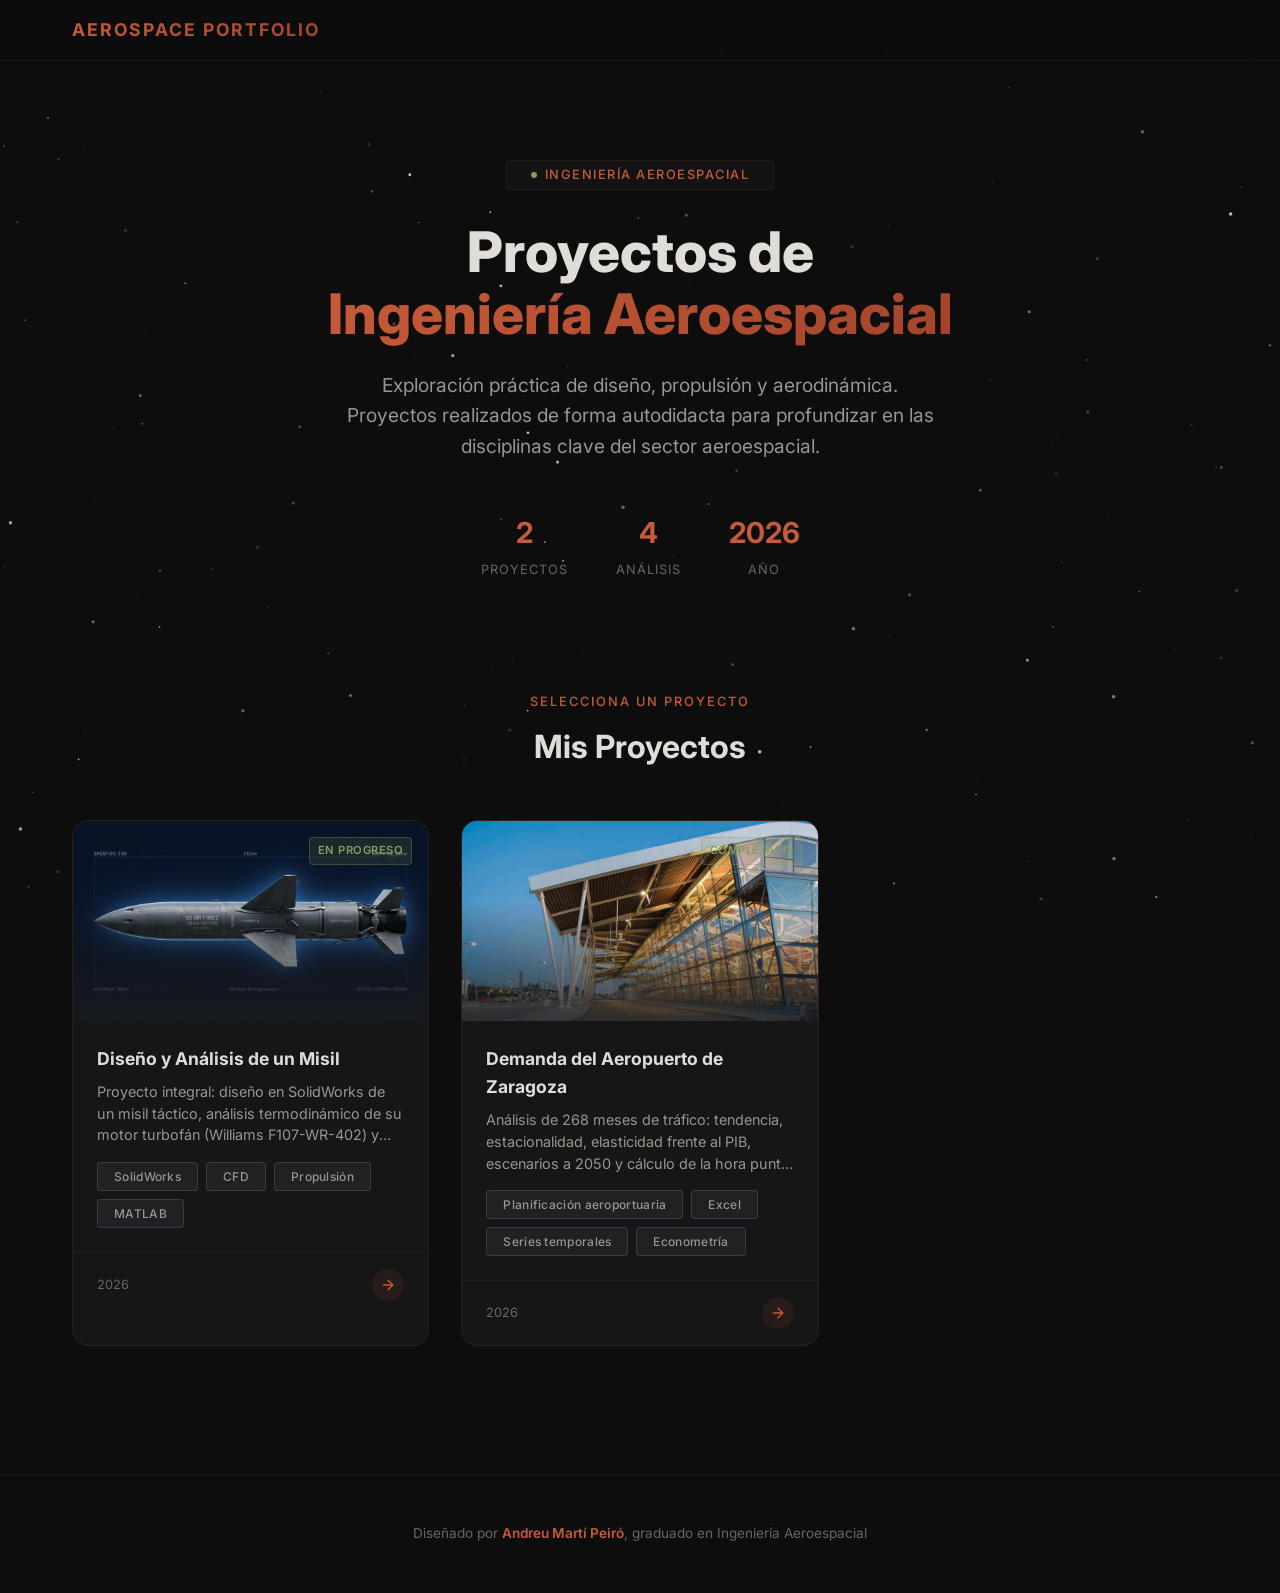
==== commit b3ffed08: "Forzar que el navegador cargue la versión nueva de scripts y estilos GitHub Pages deja que el navega" ====
--- a/index.html
+++ b/index.html
@@ -10,7 +10,7 @@
   <meta property="og:description" content="Proyectos de ingeniería aeroespacial: diseño, propulsión y aerodinámica." />
   <meta property="og:type" content="website" />
   <link rel="icon" href="data:image/svg+xml,<svg xmlns='http://www.w3.org/2000/svg' viewBox='0 0 100 100'><text y='.9em' font-size='90'>🚀</text></svg>" />
-  <link rel="stylesheet" href="styles.css" />
+  <link rel="stylesheet" href="styles.css?v=20261008" />
 </head>
 <body>
 
@@ -118,10 +118,10 @@
 
   <!-- Scripts -->
   <script src="https://cdn.plot.ly/plotly-2.35.0.min.js" charset="utf-8"></script>
-  <script src="parametric-data.js"></script>
-  <script src="projects.js"></script>
-  <script src="zaragoza-data.js"></script>
-  <script src="zaragoza.js"></script>
-  <script src="app.js"></script>
+  <script src="parametric-data.js?v=20261008"></script>
+  <script src="projects.js?v=20261008"></script>
+  <script src="zaragoza-data.js?v=20261008"></script>
+  <script src="zaragoza.js?v=20261008"></script>
+  <script src="app.js?v=20261008"></script>
 </body>
 </html>
--- a/styles.css
+++ b/styles.css
@@ -3,7 +3,7 @@
    ============================================ */
 
 /* --- Google Fonts --- */
-@import url('https://fonts.googleapis.com/css2?family=Inter:wght@300;400;500;600;700;800;900&family=JetBrains+Mono:wght@400;500&display=swap');
+@import url('https://fonts.googleapis.com/css2?family=Inter:wght@300;400;500;600;700;800;900&family=JetBrains+Mono:wght@400;500&family=Source+Serif+4:opsz,wght@8..60,400;8..60,600;8..60,700&family=Source+Sans+3:wght@400;500;600;700&family=IBM+Plex+Mono:wght@400;500;600&display=swap');
 
 /* --- CSS Variables --- */
 :root {
@@ -576,6 +576,103 @@
   flex-shrink: 0;
 }
 
+/* --- Estado del apartado («En curso») y resumen PDF --- */
+.section-content-title-row {
+  display: flex;
+  align-items: center;
+  flex-wrap: wrap;
+  gap: var(--space-md);
+  margin-bottom: var(--space-sm);
+}
+
+.section-content-title-row .section-content-title { margin-bottom: 0; }
+
+.section-content-meta {
+  display: flex;
+  align-items: center;
+  justify-content: space-between;
+  flex-wrap: wrap;
+  gap: var(--space-md);
+}
+
+.status-badge,
+.section-tab-status {
+  display: inline-flex;
+  align-items: center;
+  gap: 6px;
+  background: rgba(214, 168, 79, 0.1);
+  border: 1px solid rgba(214, 168, 79, 0.35);
+  border-radius: 4px;
+  font-family: var(--font-body);
+  font-weight: 600;
+  color: #d6a84f;
+  text-transform: uppercase;
+  letter-spacing: 0.5px;
+}
+
+.status-badge { padding: 3px 10px; font-size: 0.7rem; }
+
+.status-badge-dot {
+  width: 6px;
+  height: 6px;
+  background: #d6a84f;
+  border-radius: 50%;
+  animation: pulse 2s infinite;
+}
+
+.section-tab-status {
+  margin-left: 2px;
+  padding: 1px 6px;
+  font-size: 0.6rem;
+}
+
+.wip-panel {
+  display: flex;
+  flex-direction: column;
+  align-items: center;
+  text-align: center;
+  gap: var(--space-sm);
+  padding: var(--space-3xl) var(--space-xl);
+  background: var(--bg-card);
+  border: 1px dashed rgba(214, 168, 79, 0.35);
+  border-radius: var(--radius-lg);
+  backdrop-filter: blur(10px);
+}
+
+.wip-panel-icon {
+  display: flex;
+  align-items: center;
+  justify-content: center;
+  width: 56px;
+  height: 56px;
+  margin-bottom: var(--space-sm);
+  background: rgba(214, 168, 79, 0.1);
+  border-radius: 50%;
+  color: #d6a84f;
+}
+
+.wip-panel-title {
+  font-family: var(--font-display);
+  font-size: 1.15rem;
+  font-weight: 700;
+}
+
+.wip-panel-text {
+  max-width: 520px;
+  color: var(--text-secondary);
+  font-size: 0.9rem;
+}
+
+.section-pdf-btns { display: flex; flex-wrap: wrap; gap: var(--space-sm); }
+
+.section-pdf-btn.ghost {
+  background: transparent;
+  color: var(--text-primary);
+  border: 1px solid var(--border-glow);
+}
+
+.section-pdf-btn.ghost:hover { color: var(--text-primary); border-color: var(--accent-cyan); }
+
 /* --- Timeline --- */
 .timeline {
   position: relative;
@@ -1062,79 +1159,324 @@
 }
 
 /* ============================================
-   PROYECTO ZARAGOZA — secciones interactivas
+   PROYECTO ZARAGOZA — página propia
+   Estética de panel de aeropuerto: azul noche + amarillo señalética
    ============================================ */
-.zgz { display: flex; flex-direction: column; gap: var(--space-lg); animation: fadeInUp 0.5s ease both; }
-.zgz-kpis { display: grid; grid-template-columns: repeat(auto-fit, minmax(170px, 1fr)); gap: var(--space-md); }
-.zgz-kpis-inline { margin-bottom: var(--space-md); }
-.zgz-kpi {
-  background: var(--bg-card); border: 1px solid var(--border-color); border-radius: var(--radius-md);
-  padding: 1.1rem 1.2rem; transition: border-color var(--transition-base), transform var(--transition-base);
-}
-.zgz-kpi:hover { border-color: var(--border-glow); transform: translateY(-2px); }
-.zgz-kpi-hl { background: linear-gradient(135deg, rgba(199,91,57,0.18), rgba(26,26,26,0.75)); border-color: var(--border-glow); }
-.zgz-kpi-value { font-family: var(--font-mono); font-size: 1.6rem; font-weight: 600; color: var(--text-primary); font-variant-numeric: tabular-nums; }
-.zgz-kpi-label { font-size: 0.8rem; color: var(--accent-cyan); text-transform: uppercase; letter-spacing: 0.06em; margin-top: 0.25rem; }
-.zgz-kpi-sub { font-size: 0.8rem; color: var(--text-muted); margin-top: 0.2rem; }
-.zgz-card { background: var(--bg-card); border: 1px solid var(--border-color); border-radius: var(--radius-lg); padding: var(--space-lg); backdrop-filter: blur(8px); }
-.zgz-card-title { font-size: 1.05rem; color: var(--text-primary); margin: 0 0 0.4rem; }
-.zgz-card-desc { color: var(--text-secondary); font-size: 0.9rem; line-height: 1.6; margin: 0 0 var(--space-md); }
-.zgz-chart { min-height: 440px; background: rgba(0,0,0,0.25); }
-.zgz-chart-sm { min-height: 300px; height: 300px; }
-.zgz-controls { display: flex; flex-wrap: wrap; align-items: center; gap: 0.6rem 1.2rem; margin-bottom: var(--space-md); }
-.zgz-seg { display: inline-flex; background: rgba(0,0,0,0.35); border: 1px solid var(--border-color); border-radius: 999px; padding: 3px; }
-.zgz-seg button, .zgz-presets button {
-  background: none; border: 0; color: var(--text-secondary); font: inherit; font-size: 0.82rem;
-  padding: 0.4rem 0.9rem; border-radius: 999px; cursor: pointer; transition: all var(--transition-fast);
-}
-.zgz-seg button:hover, .zgz-presets button:hover { color: var(--text-primary); }
-.zgz-seg button.active, .zgz-presets button.active { background: var(--gradient-accent); color: #fff; }
-.zgz-check { display: inline-flex; align-items: center; gap: 0.45rem; color: var(--text-secondary); font-size: 0.85rem; cursor: pointer; }
-.zgz-check input { accent-color: var(--accent-cyan); width: 16px; height: 16px; }
-.zgz-callout { border-left: 3px solid var(--accent-green); background: rgba(138,154,91,0.07); padding: 1rem 1.2rem; border-radius: 0 var(--radius-md) var(--radius-md) 0; color: var(--text-secondary); font-size: 0.9rem; line-height: 1.6; }
-.zgz-callout strong { color: var(--text-primary); }
-.zgz-callout-warn { border-left-color: var(--accent-cyan); background: rgba(199,91,57,0.07); }
-.zgz-formula { font-family: var(--font-mono); font-size: 1.05rem; color: var(--text-primary); text-align: center; padding: 1rem; border: 1px dashed var(--border-glow); border-radius: var(--radius-md); }
-.zgz-formula span { color: var(--text-muted); font-family: var(--font-body); font-size: 0.85rem; }
-.zgz-grid2 { display: grid; grid-template-columns: repeat(auto-fit, minmax(300px, 1fr)); gap: var(--space-lg); }
-.zgz-big { font-family: var(--font-mono); font-size: 2.6rem; color: var(--accent-cyan); margin: 0.3rem 0 0.6rem; }
-.zgz-big small { font-size: 1rem; color: var(--text-muted); }
-.zgz-note { font-size: 0.78rem; color: var(--text-muted); line-height: 1.5; }
-
-/* Simulador */
-.zgz-sim { display: grid; grid-template-columns: 300px 1fr; gap: var(--space-lg); align-items: start; }
-.zgz-sim-panel { position: sticky; top: 90px; background: var(--bg-card); border: 1px solid var(--border-glow); border-radius: var(--radius-lg); padding: var(--space-lg); box-shadow: var(--shadow-glow); }
-.zgz-sim-sub { font-size: 0.8rem; text-transform: uppercase; letter-spacing: 0.08em; color: var(--text-muted); margin: 1.4rem 0 0.4rem; border-top: 1px solid var(--border-color); padding-top: 1rem; }
-.zgz-sim-out { display: flex; flex-direction: column; gap: var(--space-lg); min-width: 0; }
-.zgz-presets { display: flex; flex-wrap: wrap; gap: 0.35rem; margin: 0.6rem 0 1rem; }
-.zgz-presets button { border: 1px solid var(--border-color); }
-.zgz-slider { margin: 0.9rem 0; }
-.zgz-slider-top { display: flex; justify-content: space-between; font-size: 0.82rem; color: var(--text-secondary); margin-bottom: 0.4rem; }
-.zgz-slider output { font-family: var(--font-mono); color: var(--accent-cyan); }
-.zgz-slider input[type=range] { width: 100%; accent-color: var(--accent-cyan); cursor: pointer; }
-.zgz-chain { display: flex; flex-wrap: wrap; align-items: center; gap: 0.4rem; }
-.zgz-chain-step { display: flex; flex-direction: column; background: rgba(0,0,0,0.3); border: 1px solid var(--border-color); border-radius: var(--radius-sm); padding: 0.5rem 0.75rem; flex: 1 1 110px; }
-.zgz-chain-l { font-size: 0.7rem; color: var(--text-muted); }
-.zgz-chain-n { font-family: var(--font-mono); color: var(--text-primary); font-size: 1rem; }
-.zgz-chain-u { font-size: 0.7rem; color: var(--accent-cyan); }
-.zgz-chain-arrow { color: var(--accent-cyan); }
-
-/* Conclusiones */
-.zgz-steps { display: grid; grid-template-columns: repeat(auto-fit, minmax(190px, 1fr)); gap: var(--space-md); }
-.zgz-step { background: var(--bg-card); border: 1px solid var(--border-color); border-radius: var(--radius-md); padding: 1.1rem; }
-.zgz-step-n { font-family: var(--font-mono); color: var(--accent-cyan); font-size: 0.85rem; }
-.zgz-step h4 { margin: 0.3rem 0; color: var(--text-primary); font-size: 0.98rem; }
-.zgz-step p { margin: 0; color: var(--text-secondary); font-size: 0.85rem; line-height: 1.5; }
-.zgz-acc details { border-bottom: 1px solid var(--border-color); padding: 0.75rem 0; }
-.zgz-acc summary { cursor: pointer; color: var(--text-primary); font-weight: 500; list-style: none; display: flex; justify-content: space-between; }
-.zgz-acc summary::after { content: '+'; color: var(--accent-cyan); font-family: var(--font-mono); }
-.zgz-acc details[open] summary::after { content: '−'; }
-.zgz-acc p { color: var(--text-secondary); font-size: 0.88rem; line-height: 1.6; margin: 0.6rem 0 0; }
-.zgz-downloads { display: flex; flex-wrap: wrap; gap: var(--space-md); }
-
-@media (max-width: 900px) {
-  .zgz-sim { grid-template-columns: 1fr; }
-  .zgz-sim-panel { position: static; }
-  .zgz-chart { min-height: 360px; }
-  .zgz-chain-arrow { display: none; }
-}
+body.zgz-mode {
+  --zp-bg: #111827; --zp-bg2: #172033; --zp-card: rgba(23, 32, 51, 0.92);
+  --zp-line: rgba(156, 163, 175, 0.2);
+  --font-body: 'Source Sans 3', 'Segoe UI', sans-serif; --font-mono: 'IBM Plex Mono', monospace;
+  --zp-serif: 'Source Serif 4', Georgia, serif;
+  font-family: var(--font-body); --zp-gold: #b0945a; --zp-cyan: #7a98ba; --zp-coral: #b06c58;
+  --zp-text: #e5e7eb; --zp-muted: #9ca3af;
+  background: var(--zp-bg);
+}
+body.zgz-mode #stars-canvas { display: none; }
+body.zgz-mode .navbar { background: rgba(17,24,39,0.95); }
+body.zgz-mode .navbar-brand, body.zgz-mode .navbar-back:hover { color: var(--zp-gold); }
+body.zgz-mode .footer .highlight { color: var(--zp-gold); }
+
+.zp { color: var(--zp-text); padding-bottom: 4rem; }
+.zp b, .zp strong { color: var(--zp-text); }
+.zp-eyebrow { font-family: var(--font-mono); font-size: 0.75rem; letter-spacing: 0.14em; text-transform: uppercase; color: var(--zp-cyan); margin: 0 0 0.4rem; }
+.zp-h2 { font-size: clamp(1.8rem, 4vw, 2.6rem); margin: 0 0 1.2rem; letter-spacing: -0.02em; }
+.zp-note { font-size: 0.8rem; color: var(--zp-muted); line-height: 1.55; }
+.zp-reveal { opacity: 0; transform: translateY(40px); transition: opacity 0.8s ease, transform 0.8s cubic-bezier(.2,.7,.2,1); }
+.zp-reveal.in { opacity: 1; transform: none; }
+
+/* ---------- Intro + carrusel ---------- */
+.zp-intro { min-height: calc(100vh - 6rem); display: flex; flex-direction: column; justify-content: center; padding: 2rem 0 3rem; }
+.zp-hero-head { display: flex; gap: 1.5rem; align-items: center; margin-bottom: 2.5rem; }
+.zp-board {
+  font-family: var(--font-mono); font-weight: 700; font-size: 2.2rem; letter-spacing: 0.1em; color: #111;
+  background: var(--zp-gold); padding: 0.6rem 1rem; border-radius: 8px; 
+  
+}
+@keyframes zpFlip { from { transform: perspective(400px) rotateX(-90deg); opacity: 0; } to { transform: none; opacity: 1; } }
+.zp-title { font-size: clamp(2rem, 5vw, 3.4rem); line-height: 1.05; margin: 0; letter-spacing: -0.03em;
+  color: var(--zp-text); }
+.zp-lead { color: var(--zp-muted); margin: 0.5rem 0 0; font-size: 1.05rem; }
+
+.zp-deck { position: relative; height: 360px; perspective: 1400px; outline: none; }
+.zp-card {
+  position: absolute; inset: 0; margin: auto; width: min(680px, 92%); height: 330px;
+  background: #182235;
+  border: 1px solid var(--zp-line); border-radius: 8px; padding: 2rem 2.2rem;
+  box-shadow: 0 30px 60px rgba(0,0,0,0.45); display: flex; flex-direction: column;
+  transition: transform 0.75s cubic-bezier(.2,.8,.2,1), opacity 0.6s ease, filter 0.6s ease;
+  cursor: pointer; overflow: hidden;
+}
+.zp-card::before { content: ''; position: absolute; top: 0; left: 0; bottom: 0; width: 4px; background: var(--zp-gold); }
+.zp-card[data-pos="0"] { transform: translateX(0) rotateY(0) scale(1); z-index: 3; opacity: 1; cursor: default; }
+.zp-card[data-pos="1"] { transform: translateX(14%) translateZ(-120px) rotateY(-4deg) scale(0.92); z-index: 2; opacity: 0.55; filter: blur(1px); }
+.zp-card[data-pos="2"] { transform: translateX(26%) translateZ(-240px) rotateY(-6deg) scale(0.84); z-index: 1; opacity: 0.25; filter: blur(2px); }
+.zp-card[data-pos="out"] { transform: translateX(-75%) rotateY(8deg) scale(0.85); z-index: 0; opacity: 0; pointer-events: none; }
+.zp-card-top { display: flex; justify-content: space-between; font-family: var(--font-mono); font-size: 0.78rem; color: var(--zp-gold); letter-spacing: 0.08em; text-transform: uppercase; }
+.zp-card-of { color: var(--zp-muted); }
+.zp-card h2 { font-size: 1.6rem; margin: 0.9rem 0 0.6rem; letter-spacing: -0.01em; }
+.zp-card p { color: #c3cbd9; line-height: 1.65; margin: 0; font-size: 0.98rem; }
+.zp-card-stat { margin-top: auto; display: flex; align-items: baseline; gap: 0.7rem; color: var(--zp-muted); font-size: 0.85rem; }
+.zp-card-stat span { font-family: var(--font-mono); font-size: 2.4rem; color: var(--zp-gold); font-weight: 700; }
+.zp-deck-nav { display: flex; justify-content: center; align-items: center; gap: 1.2rem; margin-top: 1.4rem; }
+.zp-arrow {
+  width: 54px; height: 54px; border-radius: 50%; border: 1px solid var(--zp-line); background: var(--zp-card);
+  color: var(--zp-text); font-size: 1.3rem; cursor: pointer; transition: all 0.25s ease;
+}
+.zp-arrow:hover { background: var(--zp-gold); color: #111; transform: scale(1.08);  }
+.zp-dots { display: flex; gap: 0.5rem; }
+.zp-dots button { width: 10px; height: 10px; border-radius: 99px; border: 0; background: var(--zp-line); cursor: pointer; transition: all 0.35s ease; padding: 0; }
+.zp-dots button.active { width: 34px; background: var(--zp-gold); }
+.zp-scroll-hint { align-self: center; margin-top: 2rem; color: var(--zp-muted); font-family: var(--font-mono); font-size: 0.8rem; text-decoration: none;  }
+@keyframes zpBob { 50% { transform: translateY(6px); color: var(--zp-gold); } }
+
+/* ---------- Cabecera flujo ---------- */
+.zp-section-head { margin: 3rem 0 2rem; }
+.zp-pipeline { display: flex; flex-wrap: wrap; align-items: center; gap: 0.4rem; }
+.zp-pipe { display: inline-flex; align-items: center; gap: 0.5rem; padding: 0.5rem 0.9rem 0.5rem 0.5rem; border: 1px solid var(--zp-line); border-radius: 99px; background: var(--zp-card); color: var(--zp-text); text-decoration: none; font-size: 0.88rem; transition: all 0.25s ease; }
+.zp-pipe span { width: 26px; height: 26px; border-radius: 50%; display: grid; place-items: center; background: rgba(176,148,90,0.15); color: var(--zp-gold); font-family: var(--font-mono); font-size: 0.8rem; }
+.zp-pipe:hover { border-color: var(--zp-gold); transform: translateY(-2px); }
+.zp-pipe-arrow { width: 22px; height: 2px; background: linear-gradient(90deg, var(--zp-gold), transparent); position: relative; overflow: hidden; }
+.zp-pipe-arrow::after { content: ''; position: absolute; inset: 0; background: linear-gradient(90deg, transparent, #fff, transparent); display: none; }
+@keyframes zpFlowDash { from { transform: translateX(-100%); } to { transform: translateX(100%); } }
+
+/* ---------- Diagrama de flujo ---------- */
+.zp-flow { position: relative; padding-left: 64px; }
+.zp-flow-line { position: absolute; left: 22px; top: 0; bottom: 0; width: 3px; background: var(--zp-line); border-radius: 3px; }
+.zp-flow-progress { width: 100%; height: 0; background: linear-gradient(var(--zp-cyan), var(--zp-gold)); border-radius: 3px;  transition: height 0.15s linear; }
+.zp-step { position: relative; margin-bottom: 3rem; }
+.zp-node { position: absolute; left: -64px; top: 1.6rem; width: 47px; height: 47px; border-radius: 50%; background: var(--zp-bg2); border: 2px solid var(--zp-line); display: grid; place-items: center; font-family: var(--font-mono); font-weight: 700; color: var(--zp-muted); transition: all 0.4s ease; z-index: 1; }
+.zp-step.active .zp-node, .zp-step:hover .zp-node { border-color: var(--zp-gold); color: #111; background: var(--zp-gold);  }
+.zp-step-card { background: var(--zp-card); border: 1px solid var(--zp-line); border-radius: 8px; padding: 1.8rem; backdrop-filter: blur(10px); transition: border-color 0.4s ease, box-shadow 0.4s ease; }
+.zp-step.active .zp-step-card { border-color: rgba(176,148,90,0.35); box-shadow: 0 20px 50px rgba(0,0,0,0.35); }
+.zp-step-head { display: flex; justify-content: space-between; align-items: flex-start; gap: 1rem; }
+.zp-step-head h2 { margin: 0; font-size: 1.45rem; letter-spacing: -0.01em; }
+.zp-step-lead { color: #c3cbd9; line-height: 1.7; margin: 0.9rem 0 1.2rem; }
+.zp-info-wrap { position: static; }
+.zp-step-card { position: relative; }
+.zp-info-btn {
+  flex-shrink: 0; width: 40px; height: 40px; border-radius: 50%; border: 2px solid var(--zp-gold); background: transparent;
+  color: var(--zp-gold); font-weight: 800; font-size: 1.15rem; cursor: pointer; transition: all 0.3s ease;
+  
+}
+.zp-info-btn:hover, .zp-info-btn.open { background: var(--zp-gold); color: #111; animation: none; }
+@keyframes zpPulse { 0%,100% {  } 50% {  } }
+.zp-info { max-height: 0; overflow: hidden; transition: max-height 0.55s cubic-bezier(.2,.7,.2,1); }
+.zp-step-head .zp-info { position: absolute; left: 1.8rem; right: 1.8rem; top: 5.2rem; z-index: 5; }
+.zp-info-inner { background: #111a2e; border: 1px solid rgba(176,148,90,0.4); border-left: 4px solid var(--zp-gold); border-radius: 6px; padding: 1.2rem 1.4rem; box-shadow: 0 25px 60px rgba(0,0,0,0.6); }
+.zp-info-inner p { color: #c3cbd9; line-height: 1.7; margin: 0 0 0.8rem; font-size: 0.93rem; }
+.zp-info-inner p:last-child { margin-bottom: 0; }
+
+.zp-eq { font-family: 'Cambria Math', 'STIX Two Math', Georgia, serif; font-style: italic; font-size: clamp(1rem, 2.2vw, 1.3rem); text-align: center; padding: 1rem; margin-bottom: 1.4rem; border-radius: 6px; background: rgba(0,0,0,0.25); border: 1px dashed rgba(176,148,90,0.35); color: #fff; overflow-x: auto; }
+.zp-eq sub, .zp-eq sup { font-size: 0.65em; }
+
+.zp-lab { display: grid; grid-template-columns: 200px 1fr; gap: 1.6rem; align-items: start; margin-bottom: 1.2rem; }
+.zp-lab-main { min-width: 0; }
+.zp-lab-cap { font-size: 0.8rem; color: var(--zp-muted); margin: 0 0 0.5rem; }
+.zp-lab-cap b { color: var(--zp-gold); }
+.zp-lab-txt { color: #c3cbd9; margin: 0.6rem 0 1rem; }
+
+/* Rueda */
+.zp-wheel { display: flex; flex-direction: column; align-items: stretch; background: rgba(0,0,0,0.3); border: 1px solid var(--zp-line); border-radius: 8px; overflow: hidden; }
+.zp-wheel-arrow { background: none; border: 0; color: var(--zp-muted); padding: 0.4rem; cursor: pointer; font-size: 0.7rem; transition: color 0.2s; }
+.zp-wheel-arrow:hover { color: var(--zp-gold); }
+.zp-wheel-view { position: relative; height: 240px; overflow-y: scroll; scroll-snap-type: y mandatory; perspective: 600px; scrollbar-width: none; outline: none; }
+.zp-wheel-view::-webkit-scrollbar { display: none; }
+.zp-wheel-list { padding: 100px 0; }
+.zp-wheel-item { height: 40px; line-height: 40px; text-align: center; scroll-snap-align: center; font-family: var(--font-mono); color: var(--zp-muted); cursor: pointer; transition: color 0.2s; user-select: none; }
+.zp-wheel-item.sel { color: var(--zp-gold); font-weight: 700; font-size: 1.05rem; }
+.zp-wheel-lens { position: sticky; bottom: 100px; height: 40px; margin-top: -40px; pointer-events: none; border-top: 1px solid rgba(176,148,90,0.5); border-bottom: 1px solid rgba(176,148,90,0.5); background: rgba(176,148,90,0.06); }
+.zp-wheel-view { -webkit-mask-image: linear-gradient(transparent, #000 30%, #000 70%, transparent); mask-image: linear-gradient(transparent, #000 30%, #000 70%, transparent); }
+
+/* Tablas */
+.zp-table-wrap { max-height: 360px; overflow: auto; border-radius: 6px; border: 1px solid var(--zp-line); }
+.zp-table { width: 100%; border-collapse: collapse; font-size: 0.86rem; }
+.zp-table th { position: sticky; top: 0; background: #14203b; color: var(--zp-muted); font-weight: 500; text-align: right; padding: 0.55rem 0.8rem; font-size: 0.75rem; text-transform: uppercase; letter-spacing: 0.05em; }
+.zp-table th:first-child, .zp-table td:first-child { text-align: left; }
+.zp-table td { padding: 0.42rem 0.8rem; text-align: right; font-family: var(--font-mono); border-top: 1px solid var(--zp-line); color: #c3cbd9; }
+.zp-table tbody tr { animation: zpRow 0.45s ease both; animation-delay: var(--d, 0ms); }
+@keyframes zpRow { from { opacity: 0; transform: translateX(-12px); } }
+.zp-table tr.mid td { background: rgba(176,148,90,0.14); color: var(--zp-gold); font-weight: 700; }
+.zp-table-info td { font-family: var(--font-body); }
+.zp-table-info { margin: 0.6rem 0 1rem; }
+
+.zp-result { display: flex; flex-wrap: wrap; align-items: baseline; gap: 0.6rem; margin-top: 1rem; padding: 1rem 1.2rem; border-radius: 6px; background: linear-gradient(90deg, rgba(176,148,90,0.16), transparent); color: var(--zp-muted); }
+.zp-result strong { font-family: var(--font-mono); font-size: 2rem; color: var(--zp-gold); }
+.zp-result em { font-style: normal; font-size: 0.85rem; }
+
+.zp-calc { display: flex; flex-wrap: wrap; align-items: center; gap: 0.6rem; }
+.zp-calc > div { flex: 1 1 110px; background: rgba(0,0,0,0.3); border: 1px solid var(--zp-line); border-radius: 6px; padding: 0.7rem 0.9rem; }
+.zp-calc > div span { display: block; font-size: 0.72rem; color: var(--zp-muted); }
+.zp-calc > div b { font-family: var(--font-mono); font-size: 1.25rem; }
+.zp-calc > div.hl { border-color: var(--zp-gold); background: rgba(176,148,90,0.1); }
+.zp-calc > div.hl b { color: var(--zp-gold); font-size: 1.6rem; }
+.zp-calc > i { font-style: normal; color: var(--zp-gold); font-size: 1.3rem; }
+
+.zp-gauge-bar { --v: 0.5; position: relative; height: 10px; margin: 1.2rem 0 0.4rem; border-radius: 99px; background: linear-gradient(90deg, var(--zp-cyan), rgba(255,255,255,0.15) 55%, var(--zp-gold)); }
+.zp-gauge-bar > div { position: absolute; top: 50%; left: calc(var(--v) * 100%); width: 20px; height: 20px; margin: -10px 0 0 -10px; border-radius: 50%; background: #fff;  transition: left 0.6s cubic-bezier(.2,.8,.2,1); }
+.zp-gauge-bar .mark { position: absolute; top: 14px; transform: translateX(-50%); font-size: 0.7rem; color: var(--zp-muted); font-family: var(--font-mono); }
+
+.zp-chips { display: grid; grid-template-columns: repeat(12, 1fr); gap: 0.4rem; }
+.zp-chip-m { position: relative; overflow: hidden; display: flex; flex-direction: column; align-items: center; padding: 0.5rem 0.2rem 0.4rem; height: 88px; justify-content: flex-end; border: 1px solid var(--zp-line); border-radius: 10px; background: rgba(0,0,0,0.25); color: var(--zp-text); cursor: pointer; font: inherit; transition: all 0.25s ease; }
+.zp-chip-m i { position: absolute; left: 0; right: 0; bottom: 0; height: var(--h); opacity: 0.25; transition: opacity 0.25s; }
+.zp-chip-m.hi i { background: var(--zp-gold); } .zp-chip-m.lo i { background: var(--zp-cyan); }
+.zp-chip-m b, .zp-chip-m span { position: relative; z-index: 1; font-size: 0.75rem; }
+.zp-chip-m span { font-family: var(--font-mono); color: var(--zp-muted); }
+.zp-chip-m:hover { transform: translateY(-3px); }
+.zp-chip-m.active { border-color: var(--zp-gold);  }
+.zp-chip-m.active i { opacity: 0.55; }
+
+.zp-check { display: inline-flex; align-items: center; gap: 0.45rem; color: var(--zp-muted); font-size: 0.85rem; cursor: pointer; margin: 0.8rem 0 0.4rem; }
+.zp-check input { accent-color: var(--zp-gold); width: 16px; height: 16px; }
+.zp-kpis { display: grid; grid-template-columns: repeat(auto-fit, minmax(150px, 1fr)); gap: 0.8rem; margin: 1rem 0; }
+.zp-kpi { background: rgba(0,0,0,0.28); border: 1px solid var(--zp-line); border-radius: 6px; padding: 0.9rem 1rem; }
+.zp-kpi b { display: block; font-family: var(--font-mono); font-size: 1.6rem; }
+.zp-kpi span { font-size: 0.76rem; color: var(--zp-muted); text-transform: uppercase; letter-spacing: 0.06em; }
+.zp-kpi.hl { border-color: var(--zp-gold); background: rgba(176,148,90,0.09); }
+.zp-kpi.hl b { color: var(--zp-gold); }
+.zp-minis { display: grid; grid-template-columns: repeat(auto-fit, minmax(180px, 1fr)); gap: 0.8rem; }
+.zp-mini { border-left: 3px solid var(--zp-cyan); padding: 0.4rem 0.9rem; display: flex; flex-direction: column; }
+.zp-mini span { font-size: 0.75rem; color: var(--zp-muted); } .zp-mini b { font-family: var(--font-mono); } .zp-mini em { font-style: normal; font-size: 0.82rem; color: var(--zp-gold); }
+
+.zp-controls { display: flex; flex-wrap: wrap; align-items: center; gap: 0.6rem 1rem; margin-bottom: 1.2rem; }
+.zp-seg { display: inline-flex; flex-wrap: wrap; background: rgba(0,0,0,0.35); border: 1px solid var(--zp-line); border-radius: 99px; padding: 3px; }
+.zp-seg button { background: none; border: 0; color: var(--zp-muted); font: inherit; font-size: 0.83rem; padding: 0.42rem 0.95rem; border-radius: 99px; cursor: pointer; transition: all 0.25s ease; }
+.zp-seg button:hover { color: var(--zp-text); }
+.zp-seg button.active { background: var(--zp-gold); color: #111; font-weight: 600; }
+
+/* Embudo hora punta */
+.zp-funnel { display: flex; flex-direction: column; gap: 0.25rem; }
+.zp-f-row { display: grid; grid-template-columns: 90px 1fr 100px 120px; align-items: center; gap: 0.7rem; }
+.zp-f-l { font-size: 0.82rem; color: var(--zp-muted); }
+.zp-f-bar { height: 26px; border-radius: 6px; background: linear-gradient(90deg, rgba(122,152,186,0.75), rgba(122,152,186,0.25)); transition: width 0.7s cubic-bezier(.2,.8,.2,1); }
+.zp-f-row.hl .zp-f-bar { background: linear-gradient(90deg, var(--zp-gold), rgba(176,148,90,0.3));  }
+.zp-f-row b { font-family: var(--font-mono); font-size: 1.15rem; text-align: right; }
+.zp-f-row.hl b { color: var(--zp-gold); font-size: 1.5rem; }
+.zp-f-row em { font-style: normal; font-size: 0.75rem; color: var(--zp-muted); }
+.zp-f-op { margin-left: 100px; font-size: 0.75rem; color: var(--zp-cyan); font-family: var(--font-mono); padding: 0.1rem 0; }
+.zp-f-op::before { content: '↓ '; }
+.zp-pill { display: inline-block; margin-top: 1rem; padding: 0.4rem 0.9rem; border-radius: 99px; background: rgba(176,108,88,0.14); color: var(--zp-coral); font-size: 0.82rem; }
+
+/* Operaciones */
+.zp-grid2 { display: grid; grid-template-columns: 1fr 1fr; gap: 1.6rem; align-items: start; }
+.zp-slider { margin: 0.8rem 0; }
+.zp-slider > div { display: flex; justify-content: space-between; font-size: 0.85rem; color: var(--zp-muted); margin-bottom: 0.3rem; }
+.zp-slider output { font-family: var(--font-mono); color: var(--zp-gold); }
+.zp-slider input { width: 100%; accent-color: var(--zp-gold); cursor: pointer; }
+.zp-btns { display: flex; flex-wrap: wrap; gap: 0.4rem; }
+.zp-btns button { font: inherit; font-size: 0.78rem; padding: 0.35rem 0.8rem; border-radius: 99px; border: 1px solid var(--zp-line); background: transparent; color: var(--zp-text); cursor: pointer; transition: all 0.2s; }
+.zp-btns button:hover { border-color: var(--zp-gold); color: var(--zp-gold); }
+.zp-runway { display: grid; grid-template-columns: repeat(10, 1fr); gap: 5px; padding: 14px; border-radius: 6px; background: repeating-linear-gradient(90deg, #1b2438 0 18px, #222c43 18px 36px); border: 1px solid var(--zp-line); position: relative; }
+.zp-runway span { aspect-ratio: 1; border-radius: 6px; border: 1px dashed rgba(147,160,181,0.3); display: grid; place-items: center; font-size: 0.9rem; color: #111; }
+.zp-runway span.on { background: var(--zp-gold); border: 0;  animation: zpLand 0.5s cubic-bezier(.2,.8,.2,1) both; animation-delay: var(--d); }
+@keyframes zpLand { from { transform: translateX(-30px) scale(0.4); opacity: 0; } }
+.zp-verdict { margin-top: 1rem; font-size: 1.05rem; color: #c3cbd9; }
+.zp-verdict b { color: var(--zp-gold); }
+
+/* Gráficos */
+.zp-chart { width: 100%; height: 420px; border-radius: 6px; background: rgba(0,0,0,0.22); border: 1px solid var(--zp-line); overflow: hidden; }
+.zp-chart-sm { height: 300px; }
+.zp-chart-xs { height: 240px; }
+
+/* Resultados */
+.zp-panel { background: var(--zp-card); border: 1px solid var(--zp-line); border-radius: 8px; padding: 1.8rem; margin-bottom: 2rem; }
+.zp-panel-head { display: flex; flex-wrap: wrap; justify-content: space-between; align-items: center; gap: 1rem; }
+.zp-panel-head h3 { margin: 0; font-size: 1.3rem; }
+.zp-panel-head .zp-controls { margin: 0; }
+.zp-scen { display: grid; grid-template-columns: repeat(auto-fit, minmax(200px, 1fr)); gap: 1rem; margin: 1.2rem 0; }
+.zp-scen-card { padding: 1.1rem; border-radius: 6px; background: rgba(0,0,0,0.28); border: 1px solid var(--zp-line); display: flex; flex-direction: column; gap: 0.2rem; }
+.zp-scen-card span { font-size: 0.8rem; color: var(--zp-muted); }
+.zp-scen-card b { font-family: var(--font-mono); font-size: 1.8rem; color: var(--zp-gold); }
+.zp-scen-card em { font-style: normal; font-size: 0.8rem; color: var(--zp-cyan); }
+.zp-scen-bar { height: 6px; background: var(--zp-line); border-radius: 9px; margin-top: 0.5rem; overflow: hidden; }
+.zp-scen-bar i { display: block; height: 100%; width: var(--w); background: linear-gradient(90deg, var(--zp-cyan), var(--zp-gold)); animation: zpGrow 1.4s cubic-bezier(.2,.8,.2,1) both; }
+@keyframes zpGrow { from { width: 0; } }
+.zp-final-grid { display: grid; grid-template-columns: repeat(auto-fit, minmax(200px, 1fr)); gap: 1rem; margin-bottom: 1.4rem; }
+.zp-final-grid > div { padding: 1.2rem; border-radius: 6px; border: 1px solid var(--zp-line); }
+.zp-final-grid b { display: block; font-family: var(--font-mono); font-size: 1.4rem; }
+.zp-final-grid span { font-size: 0.82rem; color: var(--zp-muted); }
+.zp-final-grid .hl { background: var(--zp-gold); border-color: var(--zp-gold); }
+.zp-final-grid .hl b, .zp-final-grid .hl span { color: #111; }
+.zp-callout { border-left: 4px solid var(--zp-coral); background: rgba(176,108,88,0.08); padding: 1rem 1.2rem; border-radius: 0 12px 12px 0; color: #c3cbd9; line-height: 1.65; font-size: 0.92rem; }
+.zp-downloads { display: flex; flex-wrap: wrap; gap: 0.8rem; margin: 1.4rem 0 0.6rem; }
+.zp-btn { padding: 0.75rem 1.4rem; border-radius: 99px; background: var(--zp-gold); color: #111; font-weight: 600; text-decoration: none; transition: all 0.25s; }
+.zp-btn.ghost { background: transparent; color: var(--zp-text); border: 1px solid var(--zp-line); }
+.zp-btn:hover { transform: translateY(-2px); box-shadow: 0 10px 25px rgba(176,148,90,0.3); }
+
+@media (max-width: 860px) {
+  .zp-lab, .zp-grid2 { grid-template-columns: 1fr; }
+  .zp-wheel-view { height: 160px; } .zp-wheel-list { padding: 60px 0; } .zp-wheel-lens { bottom: 60px; }
+  .zp-chips { grid-template-columns: repeat(6, 1fr); }
+  .zp-flow { padding-left: 44px; } .zp-flow-line { left: 14px; } .zp-node { left: -44px; width: 32px; height: 32px; font-size: 0.8rem; }
+  .zp-f-row { grid-template-columns: 70px 1fr 80px; } .zp-f-row em { display: none; } .zp-f-op { margin-left: 80px; }
+  .zp-card { height: auto; min-height: 330px; padding: 1.5rem; }
+  .zp-deck { height: 420px; }
+  .zp-hero-head { flex-direction: column; align-items: flex-start; }
+  .zp-step-card { padding: 1.2rem; }
+}
+
+/* Tipografía y ajustes formales */
+.zp-title, .zp-h2, .zp-card h2, .zp-step-head h2, .zp-panel-head h3 { font-family: var(--zp-serif); font-weight: 600; letter-spacing: -0.005em; }
+.zp-title { font-size: clamp(2rem, 4.4vw, 3rem); }
+.zp-board { font-family: var(--zp-serif); color: var(--zp-gold); background: transparent; border: 1.5px solid var(--zp-gold); font-size: 1.6rem; letter-spacing: 0.06em; padding: 0.5rem 0.9rem; border-radius: 4px; }
+.zp-eyebrow, .zp-card-top { font-family: var(--font-body); font-weight: 600; letter-spacing: 0.1em; font-size: 0.74rem; }
+.zp-eyebrow { color: var(--zp-gold); }
+.zp-step-lead, .zp-card p, .zp-info-inner p { font-size: 1rem; }
+.zp-eq { font-family: var(--zp-serif); border-style: solid; border-color: var(--zp-line); background: rgba(255,255,255,0.02); }
+.zp-arrow:hover { background: var(--zp-gold); color: #111827; transform: none; }
+.zp-seg button.active { color: #111827; }
+.zp-seg, .zp-pipe, .zp-btn, .zp-btns button, .zp-dots button.active { border-radius: 4px; }
+.zp-pipe { border-radius: 4px; }
+.zp-pipe span, .zp-node { border-radius: 50%; }
+.zp-pipe-arrow { background: var(--zp-line); }
+.zp-flow-progress { background: var(--zp-gold); }
+.zp-step-card, .zp-panel { backdrop-filter: none; }
+.zp-card { box-shadow: 0 12px 30px rgba(0,0,0,0.35); }
+.zp-final-grid .hl b, .zp-final-grid .hl span { color: #111827; }
+.zp-runway { background: #1a2333; }
+.zp-runway span.on { color: #111827; }
+.zp-step.active .zp-node, .zp-step:hover .zp-node { color: #111827; }
+/* Escenarios interactivos */
+.zp-scen-ctrl { display: grid; grid-template-columns: 1.2fr 1fr 1fr; gap: 1.4rem; align-items: start; margin-bottom: 0.6rem; }
+.zp-scen-card { border-top: 3px solid var(--c); }
+.zp-scen-card .t { font-size: 0.78rem; }
+.zp-scen-card b { color: var(--zp-text); }
+.zp-scen-card.user { background: rgba(255,255,255,0.04); border-style: dashed; border-top-style: solid; }
+.zp-scen-bar i { width: 0; background: var(--c); animation: none; transition: width 0.6s ease; }
+.zp-panel-head { position: relative; }
+.zp-panel-head .zp-info { position: absolute; left: 0; right: 0; top: 3.2rem; z-index: 5; }
+@media (max-width: 860px) { .zp-scen-ctrl { grid-template-columns: 1fr; } }
+/* Resultados ampliados */
+.zp-grid-side { display: grid; grid-template-columns: 1fr 240px; gap: 1.2rem; align-items: start; }
+.zp-grid-side.wide { grid-template-columns: minmax(0, 1fr) minmax(0, 1fr); }
+.zp-side { display: flex; flex-direction: column; gap: 0.8rem; }
+.zp-side .zp-kpi { margin: 0; }
+.zp-table-wrap.tall { max-height: none; }
+.zp-hp-table th small { font-weight: 400; text-transform: none; }
+.zp-hp-table tbody tr { cursor: pointer; }
+.zp-hp-table tbody tr:hover td { background: rgba(255,255,255,0.03); }
+.zp-hp-table td { position: relative; }
+.zp-hp-table td span { position: relative; }
+.zp-cellbar { position: absolute; right: 0.4rem; top: 50%; height: 60%; transform: translateY(-50%); width: calc(var(--w) * 0.85); max-width: 85%; background: rgba(122,152,186,0.18); border-radius: 2px; transition: width 0.5s ease; }
+.zp-design .zp-table td:first-child { font-family: var(--font-body); }
+.zp-design { border: 1px solid var(--zp-line); border-radius: 6px; overflow: hidden; }
+.zp-design .zp-note { padding: 0 0.8rem; }
+.zp-obs-filter { margin-bottom: 1rem; }
+.zp-obs { display: flex; flex-direction: column; gap: 0.6rem; }
+.zp-ob { border: 1px solid var(--zp-line); border-radius: 6px; background: rgba(0,0,0,0.18); transition: border-color 0.3s, opacity 0.3s; }
+.zp-ob.hidden { display: none; }
+.zp-ob.open { border-color: var(--zp-gold); }
+.zp-ob-head { width: 100%; display: grid; grid-template-columns: 40px 1fr auto 24px; align-items: center; gap: 1rem; padding: 0.9rem 1.1rem; background: none; border: 0; color: var(--zp-text); font: inherit; text-align: left; cursor: pointer; }
+.zp-ob-n { font-family: var(--font-mono); color: var(--zp-gold); }
+.zp-ob-t { font-family: var(--zp-serif); font-size: 1.05rem; font-weight: 600; display: flex; flex-direction: column; }
+.zp-ob-t small { font-family: var(--font-mono); font-weight: 400; font-size: 0.78rem; color: var(--zp-muted); margin-top: 0.15rem; }
+.zp-ob-imp { font-size: 0.72rem; text-transform: uppercase; letter-spacing: 0.06em; padding: 0.2rem 0.6rem; border-radius: 3px; border: 1px solid; }
+.zp-ob-imp.alto { color: var(--zp-coral); } .zp-ob-imp.medio { color: var(--zp-gold); } .zp-ob-imp.bajo { color: var(--zp-cyan); }
+.zp-ob-plus { color: var(--zp-gold); font-family: var(--font-mono); font-size: 1.2rem; transition: transform 0.3s; }
+.zp-ob.open .zp-ob-plus { transform: rotate(45deg); }
+.zp-ob-body { max-height: 0; overflow: hidden; transition: max-height 0.45s ease; }
+.zp-ob-body p { margin: 0; padding: 0 1.1rem 1rem calc(40px + 2.1rem); color: #c3cbd9; line-height: 1.7; }
+@media (max-width: 860px) {
+  .zp-grid-side, .zp-grid-side.wide { grid-template-columns: 1fr; }
+  .zp-ob-head { grid-template-columns: 30px 1fr 20px; } .zp-ob-imp { display: none; }
+  .zp-ob-body p { padding-left: 1.1rem; }
+}
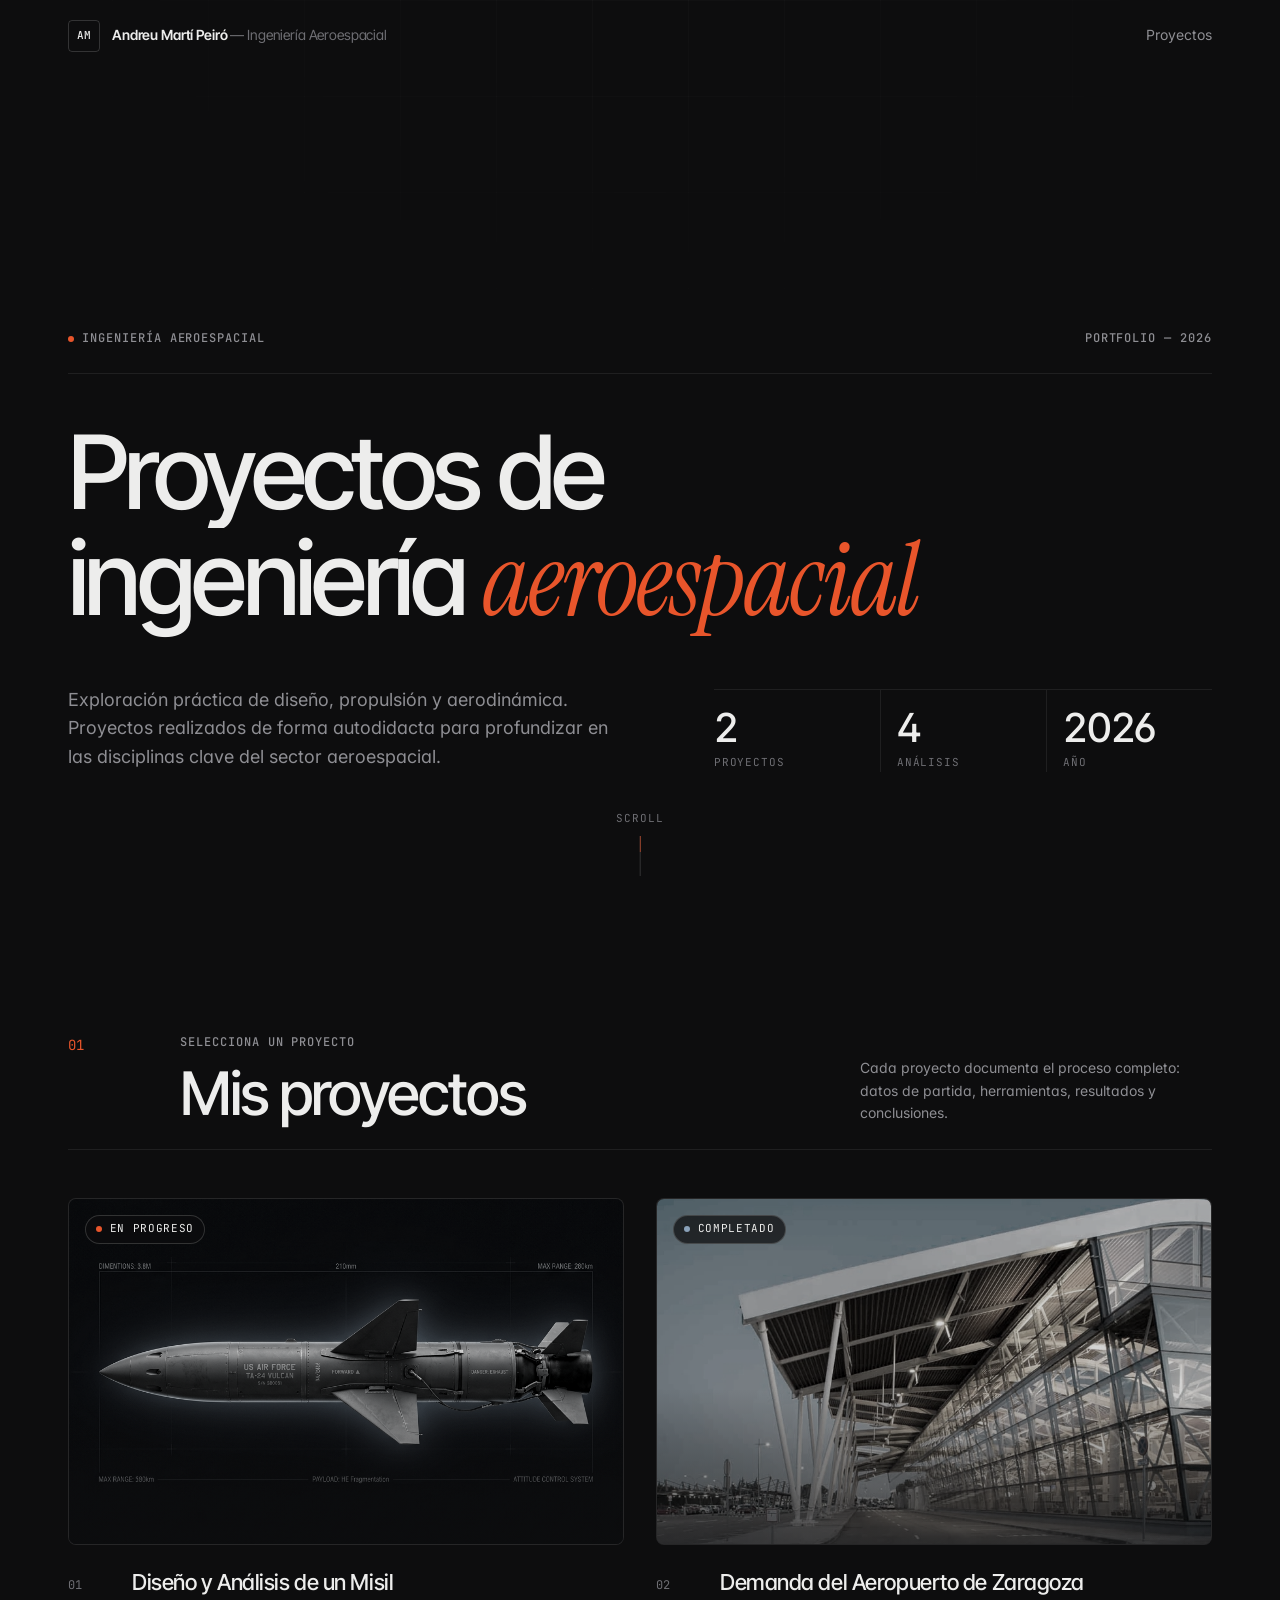
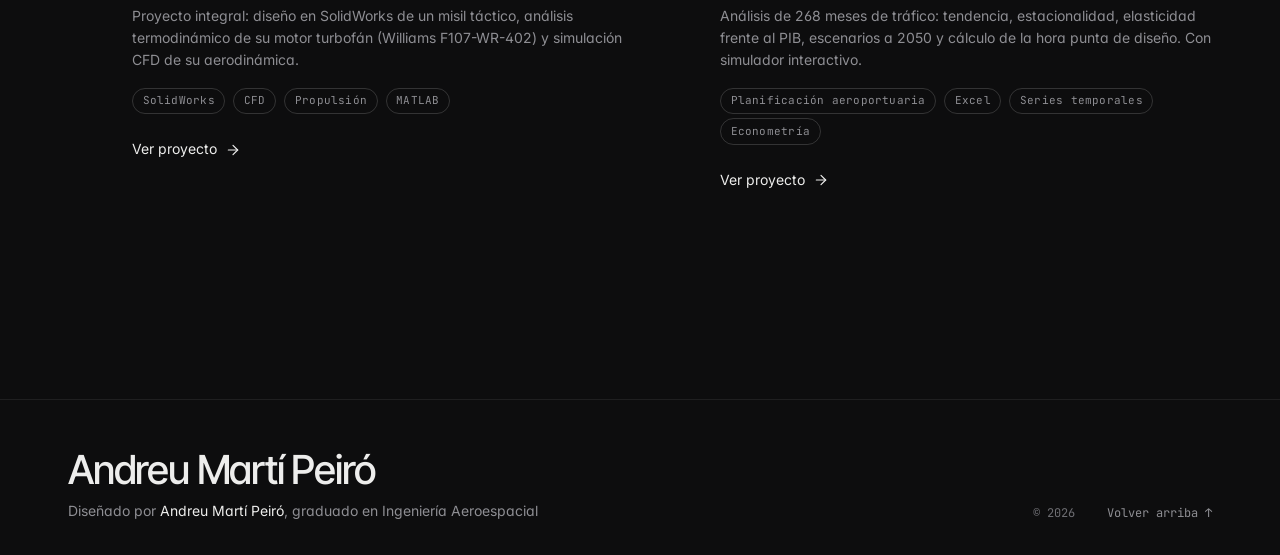
==== commit aa1b4989: "Rediseño visual profesional: sistema de diseño en grises con acento naranja-rojo - Nuevo sistema de " ====
--- a/index.html
+++ b/index.html
@@ -3,102 +3,138 @@
 <head>
   <meta charset="UTF-8" />
   <meta name="viewport" content="width=device-width, initial-scale=1.0" />
-  <title>Portfolio Aeroespacial — Proyectos de Ingeniería</title>
+  <title>Andreu Martí Peiró — Portfolio de Ingeniería Aeroespacial</title>
   <meta name="description" content="Portfolio de proyectos de ingeniería aeroespacial: diseño CAD, propulsión, aerodinámica y más. Proyectos extracurriculares de un estudiante de ingeniería aeroespacial." />
   <meta name="author" content="Andreu Martí Peiró" />
-  <meta property="og:title" content="Portfolio Aeroespacial" />
+  <meta name="theme-color" content="#0d0d0e" />
+  <meta property="og:title" content="Portfolio Aeroespacial — Andreu Martí Peiró" />
   <meta property="og:description" content="Proyectos de ingeniería aeroespacial: diseño, propulsión y aerodinámica." />
   <meta property="og:type" content="website" />
-  <link rel="icon" href="data:image/svg+xml,<svg xmlns='http://www.w3.org/2000/svg' viewBox='0 0 100 100'><text y='.9em' font-size='90'>🚀</text></svg>" />
-  <link rel="stylesheet" href="styles.css?v=20261008" />
+  <link rel="icon" href="data:image/svg+xml,<svg xmlns='http://www.w3.org/2000/svg' viewBox='0 0 32 32'><rect width='32' height='32' rx='6' fill='%230d0d0e'/><rect x='9' y='9' width='14' height='14' rx='7' fill='%23e8552b'/></svg>" />
+  <link rel="preconnect" href="https://fonts.googleapis.com" />
+  <link rel="preconnect" href="https://fonts.gstatic.com" crossorigin />
+  <script>document.documentElement.classList.add('js');</script>
+  <link rel="stylesheet" href="styles.css?v=20261030" />
 </head>
 <body>
 
-  <!-- Stars Background -->
-  <canvas id="stars-canvas"></canvas>
-
-  <!-- App Container -->
   <div id="app">
 
     <!-- Navbar -->
-    <nav class="navbar" id="navbar">
+    <header class="navbar" id="navbar">
       <div class="container">
-        <a href="#/" class="navbar-brand" id="navbar-brand">Aerospace Portfolio</a>
-        <button class="navbar-back" id="navbar-back">
-          <svg width="18" height="18" viewBox="0 0 24 24" fill="none" stroke="currentColor" stroke-width="2" stroke-linecap="round" stroke-linejoin="round">
-            <path d="m15 18-6-6 6-6"/>
+        <a href="#/" class="navbar-brand" id="navbar-brand" aria-label="Inicio">
+          <span class="brand-mark">AM</span>
+          <span>Andreu Martí Peiró <span class="brand-role">— Ingeniería Aeroespacial</span></span>
+        </a>
+        <button class="navbar-back" id="navbar-back" type="button">
+          <svg width="16" height="16" viewBox="0 0 24 24" fill="none" stroke="currentColor" stroke-width="1.75" stroke-linecap="round" stroke-linejoin="round" aria-hidden="true">
+            <path d="M19 12H5"/><path d="m12 19-7-7 7-7"/>
           </svg>
           Volver a proyectos
         </button>
+        <nav class="navbar-links" aria-label="Secciones">
+          <!-- Para un apartado nuevo: añade aquí <a href="#id-del-apartado" class="link-underline">Nombre</a> -->
+          <a href="#proyectos" class="link-underline">Proyectos</a>
+        </nav>
       </div>
-    </nav>
+      <div class="scroll-progress" id="scroll-progress"></div>
+    </header>
 
     <!-- ========== Landing View ========== -->
-    <div id="landing-view">
+    <main id="landing-view" class="view">
 
       <!-- Hero -->
-      <section class="hero">
+      <section class="hero" id="inicio">
         <div class="container">
-          <div class="hero-badge">
-            <span class="dot"></span>
-            Ingeniería Aeroespacial
+          <div class="hero-meta">
+            <span class="eyebrow"><span class="dot"></span>Ingeniería Aeroespacial</span>
+            <span class="eyebrow">Portfolio — 2026</span>
           </div>
-          <h1>
-            Proyectos de<br />
-            <span class="gradient-text">Ingeniería Aeroespacial</span>
+          <h1 class="hero-title">
+            <span class="line"><span>Proyectos de</span></span>
+            <span class="line"><span>ingeniería <em>aeroespacial</em></span></span>
           </h1>
-          <p class="hero-subtitle">
-            Exploración práctica de diseño, propulsión y aerodinámica.
-            Proyectos realizados de forma autodidacta para profundizar
-            en las disciplinas clave del sector aeroespacial.
-          </p>
-          <div class="hero-stats">
-            <div class="hero-stat">
-              <div class="hero-stat-value" id="stat-projects">1</div>
-              <div class="hero-stat-label">Proyectos</div>
-            </div>
-            <div class="hero-stat">
-              <div class="hero-stat-value" id="stat-sections">4</div>
-              <div class="hero-stat-label">Análisis</div>
-            </div>
-            <div class="hero-stat">
-              <div class="hero-stat-value">2026</div>
-              <div class="hero-stat-label">Año</div>
+          <div class="hero-bottom">
+            <p class="hero-subtitle">
+              Exploración práctica de diseño, propulsión y aerodinámica.
+              Proyectos realizados de forma autodidacta para profundizar
+              en las disciplinas clave del sector aeroespacial.
+            </p>
+            <div class="hero-stats">
+              <div class="hero-stat">
+                <div class="hero-stat-value" id="stat-projects">1</div>
+                <div class="hero-stat-label">Proyectos</div>
+              </div>
+              <div class="hero-stat">
+                <div class="hero-stat-value" id="stat-sections">4</div>
+                <div class="hero-stat-label">Análisis</div>
+              </div>
+              <div class="hero-stat">
+                <div class="hero-stat-value">2026</div>
+                <div class="hero-stat-label">Año</div>
+              </div>
             </div>
           </div>
         </div>
+        <a href="#proyectos" class="hero-scroll">Scroll<span class="hero-scroll-line"></span></a>
       </section>
 
-      <!-- Projects Grid -->
-      <section class="projects-section">
+      <!-- Projects -->
+      <section class="section" id="proyectos">
         <div class="container">
-          <div class="section-header">
-            <div class="section-label">Selecciona un proyecto</div>
-            <h2 class="section-title">Mis Proyectos</h2>
-          </div>
+          <header class="section-head reveal">
+            <span class="section-index">01</span>
+            <div>
+              <span class="eyebrow">Selecciona un proyecto</span>
+              <h2 class="section-title">Mis proyectos</h2>
+            </div>
+            <p class="section-intro">Cada proyecto documenta el proceso completo: datos de partida, herramientas, resultados y conclusiones.</p>
+          </header>
           <div class="projects-grid" id="projects-grid">
             <!-- Cards rendered by app.js -->
           </div>
         </div>
       </section>
 
-      <!-- Footer -->
+      <!--
+        Plantilla para un apartado nuevo (ver DESIGN.md):
+        <section class="section" id="sobre-mi">
+          <div class="container">
+            <header class="section-head reveal">
+              <span class="section-index">02</span>
+              <div>
+                <span class="eyebrow">Etiqueta corta</span>
+                <h2 class="section-title">Título del apartado</h2>
+              </div>
+              <p class="section-intro">Una o dos frases de introducción.</p>
+            </header>
+            … contenido con .reveal …
+          </div>
+        </section>
+      -->
+
       <footer class="footer">
-        <div class="container">
-          <p class="footer-text">
-            Diseñado por <span class="highlight">Andreu Martí Peiró</span>, graduado en Ingeniería Aeroespacial
-          </p>
+        <div class="container footer-inner">
+          <div>
+            <p class="footer-name">Andreu Martí Peiró</p>
+            <p class="footer-text">Diseñado por <span class="highlight">Andreu Martí Peiró</span>, graduado en Ingeniería Aeroespacial</p>
+          </div>
+          <div class="footer-aside">
+            <span>© 2026</span>
+            <button type="button" class="footer-top link-underline" data-scroll-top>Volver arriba ↑</button>
+          </div>
         </div>
       </footer>
-    </div>
+    </main>
 
     <!-- ========== Project View ========== -->
-    <div id="project-view" class="project-view">
+    <main id="project-view" class="project-view view">
       <div class="container">
         <div class="project-hero" id="project-hero">
           <!-- Rendered by app.js -->
         </div>
-        <div class="section-tabs" id="section-tabs">
+        <div class="section-tabs" id="section-tabs" role="tablist">
           <!-- Rendered by app.js -->
         </div>
         <div id="section-content">
@@ -106,22 +142,27 @@
         </div>
       </div>
       <footer class="footer">
-        <div class="container">
-          <p class="footer-text">
-            Diseñado por <span class="highlight">Andreu Martí Peiró</span>, graduado en Ingeniería Aeroespacial
-          </p>
+        <div class="container footer-inner">
+          <div>
+            <p class="footer-name">Andreu Martí Peiró</p>
+            <p class="footer-text">Diseñado por <span class="highlight">Andreu Martí Peiró</span>, graduado en Ingeniería Aeroespacial</p>
+          </div>
+          <div class="footer-aside">
+            <span>© 2026</span>
+            <button type="button" class="footer-top link-underline" data-scroll-top>Volver arriba ↑</button>
+          </div>
         </div>
       </footer>
-    </div>
+    </main>
 
   </div>
 
   <!-- Scripts -->
   <script src="https://cdn.plot.ly/plotly-2.35.0.min.js" charset="utf-8"></script>
-  <script src="parametric-data.js?v=20261008"></script>
-  <script src="projects.js?v=20261008"></script>
-  <script src="zaragoza-data.js?v=20261008"></script>
-  <script src="zaragoza.js?v=20261008"></script>
-  <script src="app.js?v=20261008"></script>
+  <script src="parametric-data.js?v=20261030"></script>
+  <script src="projects.js?v=20261030"></script>
+  <script src="zaragoza-data.js?v=20261030"></script>
+  <script src="zaragoza.js?v=20261030"></script>
+  <script src="app.js?v=20261030"></script>
 </body>
 </html>
--- a/styles.css
+++ b/styles.css
@@ -1,112 +1,225 @@
 /* ============================================
-   DESIGN SYSTEM — Aerospace Portfolio
+   SISTEMA DE DISEÑO — Portfolio Aeroespacial
+   Guía completa en DESIGN.md. Usa siempre los tokens
+   de :root; no escribas colores ni duraciones sueltos.
    ============================================ */
 
-/* --- Google Fonts --- */
-@import url('https://fonts.googleapis.com/css2?family=Inter:wght@300;400;500;600;700;800;900&family=JetBrains+Mono:wght@400;500&family=Source+Serif+4:opsz,wght@8..60,400;8..60,600;8..60,700&family=Source+Sans+3:wght@400;500;600;700&family=IBM+Plex+Mono:wght@400;500;600&display=swap');
-
-/* --- CSS Variables --- */
+@import url('https://fonts.googleapis.com/css2?family=Inter:wght@300;400;500;600;700&family=Inter+Tight:wght@400;500;600;700&family=Instrument+Serif:ital@0;1&family=JetBrains+Mono:wght@400;500&display=swap');
+
 :root {
-  /* Colors */
-  --bg-primary: #0d0d0d;
-  --bg-secondary: #1a1a1a;
-  --bg-card: rgba(26, 26, 26, 0.75);
-  --bg-glass: rgba(26, 26, 26, 0.5);
-  --accent-cyan: #c75b39;
-  --accent-blue: #a3442b;
-  --accent-purple: #c75b39;
-  --accent-green: #8a9a5b;
-  --accent-orange: #c75b39;
-  --text-primary: #e0ddd9;
-  --text-secondary: #9a9590;
-  --text-muted: #6b6560;
-  --border-color: rgba(199, 91, 57, 0.12);
-  --border-glow: rgba(199, 91, 57, 0.35);
-  --gradient-accent: linear-gradient(135deg, #c75b39, #a3442b);
-  --gradient-hero: linear-gradient(180deg, #0d0d0d 0%, #141414 50%, #0d0d0d 100%);
-  --shadow-glow: 0 0 30px rgba(199, 91, 57, 0.12);
-  --shadow-card: 0 8px 32px rgba(0, 0, 0, 0.5);
-
-  /* Typography */
-  --font-display: 'Inter', sans-serif;
-  --font-body: 'Inter', sans-serif;
-  --font-mono: 'JetBrains Mono', monospace;
-
-  /* Spacing */
-  --space-xs: 0.25rem;
-  --space-sm: 0.5rem;
+  /* --- Escala de grises (color principal) --- */
+  --gray-950: #0d0d0e;
+  --gray-900: #131315;
+  --gray-850: #19191b;
+  --gray-800: #202023;
+  --gray-700: #2c2c30;
+  --gray-600: #45454a;
+  --gray-500: #6e6e73;
+  --gray-400: #8e8e93;
+  --gray-300: #b4b4b8;
+  --gray-200: #d6d6d8;
+  --gray-100: #ededec;
+  --gray-50:  #f7f7f6;
+
+  /* --- Acento: naranja-rojo (secundario) --- */
+  --accent: #e8552b;
+  --accent-hover: #ff6b3d;
+  --accent-deep: #b8401f;
+  --accent-soft: rgba(232, 85, 43, 0.12);
+  --accent-line: rgba(232, 85, 43, 0.4);
+  --on-accent: #111112;
+
+  /* --- Terciario: azul acero (datos, información secundaria) --- */
+  --tertiary: #8aa1b9;
+  --tertiary-soft: rgba(138, 161, 185, 0.12);
+  --tertiary-line: rgba(138, 161, 185, 0.4);
+
+  /* --- Roles semánticos --- */
+  --bg: var(--gray-950);
+  --bg-raised: var(--gray-900);
+  --bg-elevated: var(--gray-850);
+  --bg-sunken: rgba(0, 0, 0, 0.25);
+  --text: var(--gray-100);
+  --text-2: var(--gray-400);
+  --text-3: var(--gray-500);
+  --line: rgba(255, 255, 255, 0.08);
+  --line-strong: rgba(255, 255, 255, 0.16);
+
+  /* --- Tipografía --- */
+  --font-display: 'Inter Tight', 'Inter', system-ui, sans-serif;
+  --font-body: 'Inter', system-ui, sans-serif;
+  --font-serif: 'Instrument Serif', Georgia, serif;
+  --font-mono: 'JetBrains Mono', ui-monospace, monospace;
+
+  --fs-2xs: 0.6875rem;
+  --fs-xs: 0.75rem;
+  --fs-sm: 0.875rem;
+  --fs-base: 1rem;
+  --fs-md: 1.125rem;
+  --fs-lg: 1.375rem;
+  --fs-xl: clamp(1.75rem, 3.2vw, 2.5rem);
+  --fs-2xl: clamp(2.25rem, 5vw, 3.75rem);
+  --fs-3xl: clamp(2.75rem, 8vw, 6.5rem);
+
+  /* --- Espaciado --- */
+  --space-2xs: 0.25rem;
+  --space-xs: 0.5rem;
+  --space-sm: 0.75rem;
   --space-md: 1rem;
   --space-lg: 1.5rem;
   --space-xl: 2rem;
   --space-2xl: 3rem;
-  --space-3xl: 4rem;
-
-  /* Border Radius */
-  --radius-sm: 6px;
-  --radius-md: 12px;
-  --radius-lg: 16px;
-  --radius-xl: 24px;
-
-  /* Transitions */
-  --transition-fast: 150ms ease;
-  --transition-base: 250ms ease;
-  --transition-slow: 400ms cubic-bezier(0.4, 0, 0.2, 1);
-}
-
-/* --- Reset & Base --- */
-*, *::before, *::after {
-  margin: 0;
-  padding: 0;
-  box-sizing: border-box;
-}
+  --space-3xl: 5rem;
+  --space-4xl: 8rem;
+
+  /* --- Layout --- */
+  --container: 1240px;
+  --gutter: clamp(1rem, 4vw, 3rem);
+  --nav-h: 72px;
+
+  /* --- Radios (contenidos: estética editorial) --- */
+  --radius-xs: 2px;
+  --radius-sm: 4px;
+  --radius-md: 8px;
+  --radius-pill: 999px;
+
+  /* --- Movimiento --- */
+  --ease-out: cubic-bezier(0.16, 1, 0.3, 1);
+  --ease-in-out: cubic-bezier(0.65, 0, 0.35, 1);
+  --dur-1: 160ms;
+  --dur-2: 320ms;
+  --dur-3: 600ms;
+  --dur-4: 1000ms;
+
+  /* --- Alias heredados (compatibilidad con contenido antiguo) --- */
+  --text-primary: var(--text);
+  --text-secondary: var(--text-2);
+  --text-muted: var(--text-3);
+  --accent-cyan: var(--accent);
+  --accent-blue: var(--accent-deep);
+  --accent-green: var(--tertiary);
+  --border-color: var(--line);
+  --border-glow: var(--line-strong);
+  --bg-primary: var(--bg);
+  --bg-secondary: var(--bg-raised);
+  --bg-card: var(--bg-raised);
+}
+
+/* ============================================
+   BASE
+   ============================================ */
+*, *::before, *::after { margin: 0; padding: 0; box-sizing: border-box; }
 
 html {
+  font-size: 16px;
   scroll-behavior: smooth;
-  font-size: 16px;
+  scroll-padding-top: calc(var(--nav-h) + 1rem);
 }
 
 body {
   font-family: var(--font-body);
-  background: var(--bg-primary);
-  color: var(--text-primary);
+  font-size: var(--fs-base);
+  background: var(--bg);
+  color: var(--text);
   line-height: 1.6;
   min-height: 100vh;
   overflow-x: hidden;
   -webkit-font-smoothing: antialiased;
-}
-
-a { color: var(--accent-cyan); text-decoration: none; transition: color var(--transition-fast); }
-a:hover { color: var(--accent-blue); }
-
-img { max-width: 100%; height: auto; display: block; }
-
-/* --- Scrollbar --- */
-::-webkit-scrollbar { width: 8px; }
-::-webkit-scrollbar-track { background: var(--bg-primary); }
-::-webkit-scrollbar-thumb { background: var(--accent-cyan); border-radius: 4px; }
-::-webkit-scrollbar-thumb:hover { background: var(--accent-blue); }
-
-/* --- Stars Background --- */
-#stars-canvas {
+  -moz-osx-font-smoothing: grayscale;
+  font-feature-settings: 'ss01', 'cv11';
+}
+
+/* Retícula técnica de fondo, muy tenue y desvanecida hacia abajo */
+body::before {
+  content: '';
   position: fixed;
-  top: 0; left: 0;
-  width: 100%; height: 100%;
+  inset: 0;
   z-index: 0;
   pointer-events: none;
-}
-
-/* --- Main Layout --- */
-#app {
+  background-image:
+    linear-gradient(var(--line) 1px, transparent 1px),
+    linear-gradient(90deg, var(--line) 1px, transparent 1px);
+  background-size: 96px 96px;
+  background-position: center top;
+  opacity: 0.28;
+  -webkit-mask-image: radial-gradient(ellipse 80% 60% at 50% 0%, #000 0%, transparent 75%);
+  mask-image: radial-gradient(ellipse 80% 60% at 50% 0%, #000 0%, transparent 75%);
+}
+
+::selection { background: var(--accent); color: var(--on-accent); }
+
+a { color: inherit; text-decoration: none; }
+
+img { max-width: 100%; height: auto; display: block; }
+
+button { font: inherit; color: inherit; }
+
+:focus-visible { outline: 2px solid var(--accent); outline-offset: 3px; border-radius: var(--radius-xs); }
+
+::-webkit-scrollbar { width: 10px; height: 10px; }
+::-webkit-scrollbar-track { background: var(--bg); }
+::-webkit-scrollbar-thumb { background: var(--gray-700); border: 3px solid var(--bg); border-radius: var(--radius-pill); }
+::-webkit-scrollbar-thumb:hover { background: var(--gray-600); }
+
+#app { position: relative; z-index: 1; min-height: 100vh; }
+
+.container {
+  width: 100%;
+  max-width: var(--container);
+  margin: 0 auto;
+  padding: 0 var(--gutter);
+}
+
+/* ============================================
+   PRIMITIVAS TIPOGRÁFICAS
+   ============================================ */
+.eyebrow {
+  display: inline-flex;
+  align-items: center;
+  gap: var(--space-xs);
+  font-family: var(--font-mono);
+  font-size: var(--fs-xs);
+  font-weight: 500;
+  letter-spacing: 0.08em;
+  text-transform: uppercase;
+  color: var(--text-2);
+}
+
+.eyebrow .dot {
+  width: 6px;
+  height: 6px;
+  border-radius: 50%;
+  background: var(--accent);
+  box-shadow: 0 0 0 0 var(--accent-line);
+  animation: dotPulse 2.4s var(--ease-out) infinite;
+}
+
+.serif-accent,
+em.serif {
+  font-family: var(--font-serif);
+  font-style: italic;
+  font-weight: 400;
+  letter-spacing: 0;
+}
+
+/* Subrayado animado para enlaces de texto */
+.link-underline {
   position: relative;
-  z-index: 1;
-  min-height: 100vh;
-}
-
-.container {
-  max-width: 1200px;
-  margin: 0 auto;
-  padding: 0 var(--space-xl);
-}
+  display: inline-flex;
+  align-items: center;
+  gap: var(--space-xs);
+}
+.link-underline::after {
+  content: '';
+  position: absolute;
+  left: 0; right: 0; bottom: -2px;
+  height: 1px;
+  background: currentColor;
+  transform: scaleX(0);
+  transform-origin: right;
+  transition: transform var(--dur-2) var(--ease-out);
+}
+.link-underline:hover::after { transform: scaleX(1); transform-origin: left; }
 
 /* ============================================
    NAVBAR
@@ -115,253 +228,395 @@
   position: fixed;
   top: 0; left: 0; right: 0;
   z-index: 100;
-  padding: var(--space-md) 0;
-  background: rgba(13, 13, 13, 0.88);
-  backdrop-filter: blur(20px);
-  border-bottom: 1px solid var(--border-color);
-  transition: background var(--transition-base);
-}
+  height: var(--nav-h);
+  display: flex;
+  align-items: center;
+  border-bottom: 1px solid transparent;
+  transition:
+    background var(--dur-2) var(--ease-out),
+    border-color var(--dur-2) var(--ease-out),
+    transform var(--dur-3) var(--ease-out);
+}
+
+.navbar.is-scrolled {
+  background: rgba(13, 13, 14, 0.78);
+  backdrop-filter: saturate(140%) blur(16px);
+  -webkit-backdrop-filter: saturate(140%) blur(16px);
+  border-bottom-color: var(--line);
+}
+
+.navbar.is-hidden { transform: translateY(-100%); }
 
 .navbar .container {
   display: flex;
   align-items: center;
   justify-content: space-between;
+  gap: var(--space-lg);
 }
 
 .navbar-brand {
+  display: inline-flex;
+  align-items: center;
+  gap: var(--space-sm);
   font-family: var(--font-display);
-  font-size: 1.1rem;
-  font-weight: 700;
-  background: var(--gradient-accent);
-  -webkit-background-clip: text;
-  -webkit-text-fill-color: transparent;
-  background-clip: text;
-  letter-spacing: 2px;
-  text-transform: uppercase;
-  cursor: pointer;
-}
+  font-weight: 600;
+  font-size: var(--fs-sm);
+  letter-spacing: -0.01em;
+  color: var(--text);
+}
+
+.brand-mark {
+  display: grid;
+  place-items: center;
+  width: 32px;
+  height: 32px;
+  border: 1px solid var(--line-strong);
+  border-radius: var(--radius-sm);
+  font-family: var(--font-mono);
+  font-size: var(--fs-2xs);
+  font-weight: 500;
+  letter-spacing: 0.04em;
+  transition: background var(--dur-2) var(--ease-out), color var(--dur-2) var(--ease-out), border-color var(--dur-2) var(--ease-out);
+}
+.navbar-brand:hover .brand-mark { background: var(--accent); border-color: var(--accent); color: var(--on-accent); }
+
+.brand-role { color: var(--text-3); font-weight: 400; }
+
+.navbar-links {
+  display: flex;
+  align-items: center;
+  gap: var(--space-xl);
+  font-size: var(--fs-sm);
+  color: var(--text-2);
+}
+.navbar-links a { transition: color var(--dur-1) ease; }
+.navbar-links a:hover { color: var(--text); }
 
 .navbar-back {
   display: none;
   align-items: center;
-  gap: var(--space-sm);
-  color: var(--text-secondary);
-  font-size: 0.9rem;
+  gap: var(--space-xs);
+  padding: 0.5rem 0.9rem 0.5rem 0.7rem;
+  background: transparent;
+  border: 1px solid var(--line-strong);
+  border-radius: var(--radius-pill);
+  color: var(--text);
+  font-size: var(--fs-sm);
   cursor: pointer;
-  transition: color var(--transition-fast);
-  background: none;
-  border: none;
-  font-family: var(--font-body);
-}
-.navbar-back:hover { color: var(--accent-cyan); }
-.navbar-back svg { width: 18px; height: 18px; }
-
-.navbar-back.visible { display: flex; }
+  transition: border-color var(--dur-2) var(--ease-out), background var(--dur-2) var(--ease-out);
+}
+.navbar-back svg { transition: transform var(--dur-2) var(--ease-out); }
+.navbar-back:hover { border-color: var(--text); background: rgba(255, 255, 255, 0.04); }
+.navbar-back:hover svg { transform: translateX(-3px); }
+.navbar-back.visible { display: inline-flex; }
+.navbar-back.visible + .navbar-links,
+body.on-project .navbar-links { display: none; }
+
+/* Barra de progreso de lectura */
+.scroll-progress {
+  position: absolute;
+  left: 0; bottom: -1px;
+  height: 1px;
+  width: 100%;
+  background: var(--accent);
+  transform: scaleX(var(--progress, 0));
+  transform-origin: left;
+  pointer-events: none;
+}
 
 /* ============================================
-   HERO SECTION
+   VISTAS Y TRANSICIÓN ENTRE ELLAS
+   ============================================ */
+.view {
+  transition: opacity var(--dur-2) var(--ease-in-out), transform var(--dur-2) var(--ease-in-out);
+}
+#app.is-leaving .view { opacity: 0; transform: translateY(12px); }
+
+/* ============================================
+   REVELADO AL HACER SCROLL
+   Añade .reveal a cualquier bloque; --d = retardo.
+   ============================================ */
+.js .reveal {
+  opacity: 0;
+  transform: translateY(28px);
+  transition:
+    opacity var(--dur-4) var(--ease-out),
+    transform var(--dur-4) var(--ease-out);
+  transition-delay: var(--d, 0ms);
+}
+.js .reveal.is-visible { opacity: 1; transform: none; }
+
+/* ============================================
+   HERO (portada)
    ============================================ */
 .hero {
-  padding: 10rem 0 4rem;
-  text-align: center;
   position: relative;
-}
-
-.hero-badge {
-  display: inline-flex;
-  align-items: center;
-  gap: var(--space-sm);
-  padding: var(--space-xs) var(--space-lg);
-  background: var(--bg-glass);
-  border: 1px solid var(--border-color);
-  border-radius: 4px;
-  font-size: 0.8rem;
-  font-family: var(--font-body);
+  min-height: 100svh;
+  display: flex;
+  align-items: flex-end;
+  padding: calc(var(--nav-h) + var(--space-3xl)) 0 calc(var(--space-3xl) + 3rem);
+}
+
+.hero .container { width: 100%; }
+
+.hero-meta {
+  display: flex;
+  justify-content: space-between;
+  align-items: center;
+  flex-wrap: wrap;
+  gap: var(--space-md);
+  padding-bottom: var(--space-lg);
+  margin-bottom: var(--space-2xl);
+  border-bottom: 1px solid var(--line);
+  animation: fadeIn var(--dur-4) var(--ease-out) both;
+}
+
+.hero-title {
+  font-family: var(--font-display);
+  font-size: var(--fs-3xl);
   font-weight: 500;
-  color: var(--accent-cyan);
-  margin-bottom: var(--space-xl);
-  letter-spacing: 1.5px;
-  text-transform: uppercase;
-  animation: fadeInDown 0.6s ease forwards;
-}
-
-.hero-badge .dot {
-  width: 6px; height: 6px;
-  background: var(--accent-green);
-  border-radius: 50%;
-  animation: pulse 2s infinite;
-}
-
-.hero h1 {
-  font-family: var(--font-display);
-  font-size: clamp(2rem, 5vw, 3.5rem);
-  font-weight: 800;
-  line-height: 1.1;
-  margin-bottom: var(--space-lg);
-  animation: fadeInUp 0.6s ease 0.1s forwards;
-  opacity: 0;
-}
-
-.hero h1 .gradient-text {
-  background: var(--gradient-accent);
-  -webkit-background-clip: text;
-  -webkit-text-fill-color: transparent;
-  background-clip: text;
+  line-height: 0.98;
+  letter-spacing: -0.045em;
+  margin-bottom: var(--space-2xl);
+}
+
+.hero-title .line { display: block; overflow: hidden; padding-bottom: 0.06em; }
+.hero-title .line > span {
+  display: inline-block;
+  animation: lineUp 1.1s var(--ease-out) both;
+}
+.hero-title .line:nth-child(2) > span { animation-delay: 120ms; }
+.hero-title .line:nth-child(3) > span { animation-delay: 240ms; }
+.hero-title em { font-family: var(--font-serif); font-style: italic; font-weight: 400; letter-spacing: -0.02em; color: var(--accent); }
+
+.hero-bottom {
+  display: grid;
+  grid-template-columns: minmax(0, 1.2fr) minmax(0, 1fr);
+  gap: var(--space-2xl);
+  align-items: end;
+  animation: fadeUp var(--dur-4) var(--ease-out) 380ms both;
 }
 
 .hero-subtitle {
-  font-size: clamp(1rem, 2vw, 1.2rem);
-  color: var(--text-secondary);
-  max-width: 600px;
-  margin: 0 auto var(--space-2xl);
-  animation: fadeInUp 0.6s ease 0.2s forwards;
-  opacity: 0;
+  max-width: 34rem;
+  font-size: var(--fs-md);
+  line-height: 1.6;
+  color: var(--text-2);
 }
 
 .hero-stats {
-  display: flex;
-  justify-content: center;
-  gap: var(--space-2xl);
-  animation: fadeInUp 0.6s ease 0.3s forwards;
-  opacity: 0;
+  display: grid;
+  grid-template-columns: repeat(3, 1fr);
+  border-top: 1px solid var(--line);
 }
 
 .hero-stat {
-  text-align: center;
-}
+  padding: var(--space-md) var(--space-md) 0 0;
+}
+.hero-stat + .hero-stat { padding-left: var(--space-md); border-left: 1px solid var(--line); }
 
 .hero-stat-value {
   font-family: var(--font-display);
-  font-size: 1.8rem;
-  font-weight: 700;
-  color: var(--accent-cyan);
+  font-size: var(--fs-xl);
+  font-weight: 500;
+  letter-spacing: -0.03em;
+  line-height: 1.1;
+  font-variant-numeric: tabular-nums;
 }
 
 .hero-stat-label {
-  font-size: 0.8rem;
-  color: var(--text-muted);
+  margin-top: var(--space-2xs);
+  font-family: var(--font-mono);
+  font-size: var(--fs-2xs);
+  letter-spacing: 0.08em;
   text-transform: uppercase;
-  letter-spacing: 1px;
-  margin-top: var(--space-xs);
+  color: var(--text-3);
+}
+
+.hero-scroll {
+  position: absolute;
+  left: 50%;
+  bottom: var(--space-lg);
+  transform: translateX(-50%);
+  display: flex;
+  flex-direction: column;
+  align-items: center;
+  gap: var(--space-xs);
+  font-family: var(--font-mono);
+  font-size: var(--fs-2xs);
+  letter-spacing: 0.1em;
+  text-transform: uppercase;
+  color: var(--text-3);
+  transition: color var(--dur-2) ease;
+  animation: fadeIn var(--dur-4) ease 900ms both;
+}
+.hero-scroll:hover { color: var(--text); }
+.hero-scroll-line {
+  position: relative;
+  width: 1px;
+  height: 40px;
+  background: var(--line-strong);
+  overflow: hidden;
+}
+.hero-scroll-line::after {
+  content: '';
+  position: absolute;
+  left: 0; top: 0;
+  width: 100%;
+  height: 40%;
+  background: var(--accent);
+  animation: scrollLine 2.2s var(--ease-in-out) infinite;
 }
 
 /* ============================================
-   PROJECTS GRID
+   SECCIONES GENÉRICAS (patrón para nuevos apartados)
+   <section class="section" id="…">
+     <header class="section-head reveal">…</header>
    ============================================ */
-.projects-section {
-  padding: var(--space-2xl) 0 var(--space-3xl);
-}
-
-.section-header {
-  text-align: center;
+.section { padding: var(--space-4xl) 0 var(--space-3xl); }
+
+.section-head {
+  display: grid;
+  grid-template-columns: 5rem minmax(0, 1fr) minmax(0, 22rem);
+  align-items: end;
+  gap: var(--space-xl);
+  padding-bottom: var(--space-lg);
   margin-bottom: var(--space-2xl);
-}
-
-.section-label {
-  font-family: var(--font-body);
-  font-size: 0.8rem;
-  font-weight: 500;
-  color: var(--accent-cyan);
-  text-transform: uppercase;
-  letter-spacing: 2px;
-  margin-bottom: var(--space-sm);
+  border-bottom: 1px solid var(--line);
+}
+
+.section-index {
+  font-family: var(--font-mono);
+  font-size: var(--fs-sm);
+  color: var(--accent);
+  align-self: start;
+  padding-top: 0.4rem;
 }
 
 .section-title {
   font-family: var(--font-display);
-  font-size: clamp(1.5rem, 3vw, 2rem);
-  font-weight: 700;
-}
-
+  font-size: var(--fs-2xl);
+  font-weight: 500;
+  letter-spacing: -0.035em;
+  line-height: 1.05;
+  margin-top: var(--space-xs);
+}
+
+.section-intro {
+  font-size: var(--fs-sm);
+  color: var(--text-2);
+  line-height: 1.6;
+}
+
+/* ============================================
+   TARJETAS DE PROYECTO
+   ============================================ */
 .projects-grid {
   display: grid;
-  grid-template-columns: repeat(auto-fill, minmax(350px, 1fr));
-  gap: var(--space-xl);
-}
-
-/* --- Project Card --- */
+  grid-template-columns: repeat(auto-fill, minmax(min(100%, 480px), 1fr));
+  gap: var(--space-2xl) var(--space-xl);
+}
+
 .project-card {
   position: relative;
-  background: var(--bg-card);
-  border: 1px solid var(--border-color);
-  border-radius: var(--radius-lg);
+  display: flex;
+  flex-direction: column;
+  cursor: pointer;
+  outline: none;
+}
+
+.project-card-media {
+  position: relative;
+  aspect-ratio: 16 / 10;
   overflow: hidden;
-  cursor: pointer;
-  transition: transform var(--transition-slow), box-shadow var(--transition-slow), border-color var(--transition-slow);
-  animation: fadeInUp 0.5s ease forwards;
-  opacity: 0;
-  backdrop-filter: blur(10px);
-}
-
-.project-card:hover {
-  transform: translateY(-8px);
-  box-shadow: var(--shadow-glow);
-  border-color: var(--border-glow);
-}
-
-.project-card-image {
-  position: relative;
-  width: 100%;
-  height: 200px;
-  overflow: hidden;
-  background: var(--bg-secondary);
-}
-
-.project-card-image img {
+  border-radius: var(--radius-md);
+  background: var(--bg-raised);
+  border: 1px solid var(--line);
+}
+
+.project-card-media img {
   width: 100%;
   height: 100%;
   object-fit: cover;
-  transition: transform var(--transition-slow);
-}
-
-.project-card:hover .project-card-image img {
-  transform: scale(1.05);
-}
-
-.project-card-image::after {
+  filter: grayscale(0.85) brightness(0.82) contrast(1.05);
+  transform: scale(1.01);
+  transition:
+    transform 1.2s var(--ease-out),
+    filter var(--dur-3) var(--ease-out);
+}
+
+.project-card:hover .project-card-media img,
+.project-card:focus-visible .project-card-media img {
+  filter: grayscale(0) brightness(1) contrast(1);
+  transform: scale(1.045);
+}
+
+.project-card-media::after {
   content: '';
   position: absolute;
-  bottom: 0; left: 0; right: 0;
-  height: 60%;
-  background: linear-gradient(transparent, var(--bg-card));
+  inset: 0;
+  background: linear-gradient(180deg, transparent 55%, rgba(13, 13, 14, 0.55));
+  pointer-events: none;
 }
 
 .project-card-status {
   position: absolute;
   top: var(--space-md);
-  right: var(--space-md);
-  padding: var(--space-xs) var(--space-sm);
-  background: rgba(138, 154, 91, 0.15);
-  border: 1px solid rgba(138, 154, 91, 0.3);
-  border-radius: 4px;
-  font-size: 0.7rem;
-  font-weight: 600;
-  color: var(--accent-green);
+  left: var(--space-md);
+  z-index: 2;
+  display: inline-flex;
+  align-items: center;
+  gap: 0.45rem;
+  padding: 0.3rem 0.65rem;
+  background: rgba(13, 13, 14, 0.72);
+  backdrop-filter: blur(8px);
+  -webkit-backdrop-filter: blur(8px);
+  border: 1px solid var(--line-strong);
+  border-radius: var(--radius-pill);
+  font-family: var(--font-mono);
+  font-size: var(--fs-2xs);
+  letter-spacing: 0.06em;
   text-transform: uppercase;
-  letter-spacing: 0.5px;
-  z-index: 2;
-}
+  color: var(--text);
+}
+.project-card-status::before {
+  content: '';
+  width: 6px;
+  height: 6px;
+  border-radius: 50%;
+  background: var(--accent);
+}
+.project-card-status.is-done::before { background: var(--tertiary); }
 
 .project-card-body {
-  padding: var(--space-lg);
-}
+  display: grid;
+  grid-template-columns: 3rem minmax(0, 1fr);
+  gap: 0 var(--space-md);
+  padding-top: var(--space-lg);
+}
+
+.project-card-index {
+  font-family: var(--font-mono);
+  font-size: var(--fs-xs);
+  color: var(--text-3);
+  padding-top: 0.45rem;
+  transition: color var(--dur-2) ease;
+}
+.project-card:hover .project-card-index { color: var(--accent); }
 
 .project-card-title {
   font-family: var(--font-display);
-  font-size: 1.1rem;
-  font-weight: 700;
-  margin-bottom: var(--space-sm);
-  transition: color var(--transition-fast);
-}
-
-.project-card:hover .project-card-title {
-  color: var(--accent-cyan);
+  font-size: var(--fs-lg);
+  font-weight: 500;
+  letter-spacing: -0.02em;
+  line-height: 1.25;
+  margin-bottom: var(--space-xs);
 }
 
 .project-card-desc {
-  font-size: 0.9rem;
-  color: var(--text-secondary);
-  line-height: 1.5;
+  font-size: var(--fs-sm);
+  color: var(--text-2);
+  line-height: 1.6;
   margin-bottom: var(--space-md);
   display: -webkit-box;
   -webkit-line-clamp: 3;
@@ -369,525 +624,561 @@
   overflow: hidden;
 }
 
-.project-card-tags {
+.project-card-foot {
+  display: flex;
+  flex-direction: column;
+  align-items: flex-start;
+  gap: var(--space-lg);
+}
+
+.project-card-tags,
+.project-hero-tags {
   display: flex;
   flex-wrap: wrap;
-  gap: var(--space-sm);
-}
-
+  gap: var(--space-2xs) var(--space-xs);
+}
+
+.project-card-cta {
+  display: inline-flex;
+  align-items: center;
+  gap: var(--space-xs);
+  font-size: var(--fs-sm);
+  color: var(--text);
+  white-space: nowrap;
+}
+.project-card-cta svg { transition: transform var(--dur-2) var(--ease-out); }
+.project-card:hover .project-card-cta svg { transform: translateX(4px); }
+.project-card:hover .project-card-cta { color: var(--accent); }
+
+.project-card-date {
+  font-family: var(--font-mono);
+  font-size: var(--fs-xs);
+  color: var(--text-3);
+}
+
+/* Etiqueta neutra */
 .tag {
-  padding: var(--space-xs) var(--space-md);
-  background: rgba(148, 163, 184, 0.08);
-  border: 1px solid rgba(148, 163, 184, 0.2);
-  border-radius: 4px;
-  font-size: 0.75rem;
-  font-family: var(--font-body);
-  font-weight: 500;
-  color: var(--text-secondary);
-  letter-spacing: 0.3px;
-}
-
-.project-card-footer {
-  display: flex;
-  align-items: center;
-  justify-content: space-between;
-  padding: var(--space-md) var(--space-lg);
-  border-top: 1px solid var(--border-color);
-}
-
-.project-card-date {
-  font-size: 0.8rem;
-  color: var(--text-muted);
-}
-
-.project-card-arrow {
-  width: 32px; height: 32px;
-  display: flex; align-items: center; justify-content: center;
-  background: rgba(199, 91, 57, 0.1);
-  border-radius: 50%;
-  color: var(--accent-cyan);
-  transition: background var(--transition-fast), transform var(--transition-fast);
-}
-
-.project-card:hover .project-card-arrow {
-  background: var(--accent-cyan);
-  color: #fff;
-  transform: translateX(4px);
+  display: inline-flex;
+  align-items: center;
+  padding: 0.22rem 0.6rem;
+  border: 1px solid var(--line-strong);
+  border-radius: var(--radius-pill);
+  font-family: var(--font-mono);
+  font-size: var(--fs-2xs);
+  letter-spacing: 0.02em;
+  color: var(--text-2);
+  white-space: nowrap;
 }
 
 /* ============================================
-   PROJECT VIEW
+   VISTA DE PROYECTO
    ============================================ */
 .project-view {
   display: none;
-  padding-top: 5rem;
+  padding-top: var(--nav-h);
   min-height: 100vh;
 }
-
 .project-view.active { display: block; }
 
-.project-hero {
-  padding: var(--space-2xl) 0;
-  text-align: center;
-  animation: fadeInUp 0.5s ease forwards;
-}
-
-.project-hero h1 {
-  font-family: var(--font-display);
-  font-size: clamp(1.5rem, 4vw, 2.5rem);
-  font-weight: 800;
-  margin-bottom: var(--space-sm);
-}
-
-.project-hero .project-subtitle {
-  font-size: 1.1rem;
-  color: var(--text-secondary);
-  margin-bottom: var(--space-lg);
-}
-
-.project-hero-tags {
-  display: flex;
-  justify-content: center;
-  flex-wrap: wrap;
-  gap: var(--space-sm);
-}
-
-/* --- Section Tabs --- */
-.section-tabs {
-  display: flex;
-  gap: var(--space-xs);
-  padding: var(--space-md) 0;
-  border-bottom: 1px solid var(--border-color);
-  margin-bottom: var(--space-2xl);
-  overflow-x: auto;
-  -webkit-overflow-scrolling: touch;
-  scrollbar-width: none;
-  animation: fadeInUp 0.5s ease 0.1s forwards;
-  opacity: 0;
-}
-
-.section-tabs::-webkit-scrollbar { display: none; }
-
-.section-tab {
-  display: flex;
-  align-items: center;
-  gap: var(--space-sm);
-  padding: var(--space-sm) var(--space-lg);
-  background: transparent;
-  border: 1px solid transparent;
-  border-radius: var(--radius-md);
-  color: var(--text-secondary);
-  font-family: var(--font-body);
-  font-size: 0.9rem;
-  font-weight: 500;
-  cursor: pointer;
-  white-space: nowrap;
-  transition: all var(--transition-fast);
-}
-
-.section-tab:hover {
-  color: var(--text-primary);
-  background: var(--bg-glass);
-  border-color: var(--border-color);
-}
-
-.section-tab.active {
-  color: var(--accent-cyan);
-  background: rgba(199, 91, 57, 0.08);
-  border-color: rgba(199, 91, 57, 0.25);
-}
-
-.section-tab-icon {
-  display: inline-flex;
-  align-items: center;
-  justify-content: center;
-  width: 22px;
-  height: 22px;
-  background: rgba(199, 91, 57, 0.12);
-  border-radius: 4px;
-  font-size: 0.7rem;
-  font-weight: 700;
-  font-family: var(--font-display);
-  color: var(--accent-cyan);
-}
-
-.section-tab.active .section-tab-icon {
-  background: var(--accent-cyan);
-  color: #fff;
-}
-
-/* --- Section Content --- */
-.section-content {
-  animation: fadeIn 0.4s ease;
-}
-
-.section-content-header {
-  margin-bottom: var(--space-2xl);
-  padding: var(--space-xl);
-  background: var(--bg-card);
-  border: 1px solid var(--border-color);
-  border-radius: var(--radius-lg);
-  backdrop-filter: blur(10px);
-}
-
-.section-content-title {
-  font-family: var(--font-display);
-  font-size: 1.5rem;
-  font-weight: 700;
-  margin-bottom: var(--space-sm);
-  padding-left: var(--space-md);
-  border-left: 3px solid var(--accent-cyan);
-}
-
-.section-content-summary {
-  color: var(--text-secondary);
-  font-size: 0.95rem;
-  margin-bottom: var(--space-lg);
-}
-
-.software-list {
-  display: flex;
-  flex-wrap: wrap;
-  gap: var(--space-sm);
-}
-
-.software-badge {
-  display: inline-flex;
-  align-items: center;
-  gap: var(--space-xs);
-  padding: var(--space-xs) var(--space-md);
-  background: rgba(148, 163, 184, 0.08);
-  border: 1px solid rgba(148, 163, 184, 0.15);
-  border-radius: 4px;
-  font-size: 0.8rem;
-  font-family: var(--font-body);
-  font-weight: 500;
-  color: var(--text-secondary);
-  letter-spacing: 0.2px;
-}
-
-.software-badge::before {
-  content: '';
-  display: inline-block;
-  width: 6px;
-  height: 6px;
-  background: var(--accent-cyan);
-  border-radius: 50%;
-  flex-shrink: 0;
-}
-
-/* --- Estado del apartado («En curso») y resumen PDF --- */
-.section-content-title-row {
-  display: flex;
-  align-items: center;
-  flex-wrap: wrap;
-  gap: var(--space-md);
-  margin-bottom: var(--space-sm);
-}
-
-.section-content-title-row .section-content-title { margin-bottom: 0; }
-
-.section-content-meta {
-  display: flex;
-  align-items: center;
+.project-hero { padding: var(--space-3xl) 0 var(--space-2xl); }
+
+.project-hero-meta {
+  display: flex;
   justify-content: space-between;
   flex-wrap: wrap;
   gap: var(--space-md);
-}
-
+  margin-bottom: var(--space-xl);
+  animation: fadeIn var(--dur-3) var(--ease-out) both;
+}
+
+.project-hero h1 {
+  font-family: var(--font-display);
+  font-size: var(--fs-2xl);
+  font-weight: 500;
+  letter-spacing: -0.04em;
+  line-height: 1.02;
+  max-width: 24ch;
+  margin-bottom: var(--space-lg);
+}
+.project-hero h1 .line { display: block; overflow: hidden; padding-bottom: 0.06em; }
+.project-hero h1 .line > span { display: inline-block; animation: lineUp 1s var(--ease-out) both; }
+
+.project-hero-row {
+  display: flex;
+  justify-content: space-between;
+  align-items: flex-end;
+  flex-wrap: wrap;
+  gap: var(--space-lg);
+  animation: fadeUp var(--dur-4) var(--ease-out) 200ms both;
+}
+
+.project-hero .project-subtitle {
+  max-width: 36rem;
+  font-size: var(--fs-md);
+  color: var(--text-2);
+}
+
+/* Imagen de cabecera con revelado por máscara */
+.project-hero-media {
+  position: relative;
+  margin-top: var(--space-2xl);
+  aspect-ratio: 21 / 9;
+  border-radius: var(--radius-md);
+  overflow: hidden;
+  background: var(--bg-raised);
+  animation: clipReveal 1.3s var(--ease-out) 250ms both;
+}
+.project-hero-media img {
+  width: 100%;
+  height: 100%;
+  object-fit: cover;
+  animation: imgSettle 1.8s var(--ease-out) 250ms both;
+}
+
+/* --- Pestañas de apartados --- */
+.section-tabs {
+  position: sticky;
+  top: 0;
+  z-index: 20;
+  display: flex;
+  gap: var(--space-xl);
+  margin-bottom: var(--space-3xl);
+  border-bottom: 1px solid var(--line);
+  background: rgba(13, 13, 14, 0.9);
+  backdrop-filter: blur(16px);
+  -webkit-backdrop-filter: blur(16px);
+  overflow-x: auto;
+  scrollbar-width: none;
+  transition: top var(--dur-3) var(--ease-out);
+  animation: fadeIn var(--dur-3) var(--ease-out) 300ms both;
+}
+.section-tabs::-webkit-scrollbar { display: none; }
+body:not(.nav-hidden) .section-tabs { top: var(--nav-h); }
+
+.section-tab {
+  position: relative;
+  display: inline-flex;
+  align-items: center;
+  gap: var(--space-xs);
+  padding: var(--space-md) 0;
+  background: none;
+  border: 0;
+  color: var(--text-3);
+  font-size: var(--fs-sm);
+  font-weight: 500;
+  white-space: nowrap;
+  cursor: pointer;
+  transition: color var(--dur-2) ease;
+}
+.section-tab:hover { color: var(--text-2); }
+.section-tab.active { color: var(--text); }
+
+.section-tab-icon {
+  font-family: var(--font-mono);
+  font-size: var(--fs-2xs);
+  font-weight: 400;
+  color: inherit;
+  opacity: 0.7;
+}
+.section-tab.active .section-tab-icon { color: var(--accent); opacity: 1; }
+
+.section-tabs-indicator {
+  position: absolute;
+  left: 0;
+  bottom: -1px;
+  height: 2px;
+  width: var(--w, 0);
+  background: var(--accent);
+  transform: translateX(var(--x, 0));
+  transition: transform var(--dur-3) var(--ease-out), width var(--dur-3) var(--ease-out);
+  pointer-events: none;
+}
+
+/* --- Contenido del apartado --- */
+.section-content { animation: fadeUp var(--dur-3) var(--ease-out) both; }
+
+.section-content-header {
+  display: grid;
+  grid-template-columns: minmax(0, 1fr) minmax(0, 1fr);
+  gap: var(--space-lg) var(--space-2xl);
+  margin-bottom: var(--space-3xl);
+}
+
+.section-content-title-row {
+  display: flex;
+  align-items: center;
+  flex-wrap: wrap;
+  gap: var(--space-md);
+}
+
+.section-content-title {
+  font-family: var(--font-display);
+  font-size: var(--fs-xl);
+  font-weight: 500;
+  letter-spacing: -0.03em;
+  line-height: 1.1;
+}
+
+.section-content-summary {
+  color: var(--text-2);
+  font-size: var(--fs-md);
+  line-height: 1.6;
+}
+
+.section-content-meta {
+  grid-column: 1 / -1;
+  display: flex;
+  align-items: center;
+  justify-content: space-between;
+  flex-wrap: wrap;
+  gap: var(--space-md);
+  padding: var(--space-md) 0;
+  border-top: 1px solid var(--line);
+  border-bottom: 1px solid var(--line);
+}
+
+.software-list { display: flex; flex-wrap: wrap; align-items: center; gap: var(--space-xs); }
+.software-list::before {
+  content: 'Software';
+  margin-right: var(--space-xs);
+  font-family: var(--font-mono);
+  font-size: var(--fs-2xs);
+  letter-spacing: 0.08em;
+  text-transform: uppercase;
+  color: var(--text-3);
+}
+
+.software-badge {
+  display: inline-flex;
+  align-items: center;
+  gap: 0.4rem;
+  padding: 0.22rem 0.6rem;
+  background: var(--tertiary-soft);
+  border-radius: var(--radius-pill);
+  font-family: var(--font-mono);
+  font-size: var(--fs-2xs);
+  color: var(--tertiary);
+}
+
+/* --- Estado («En curso») --- */
 .status-badge,
 .section-tab-status {
   display: inline-flex;
   align-items: center;
-  gap: 6px;
-  background: rgba(214, 168, 79, 0.1);
-  border: 1px solid rgba(214, 168, 79, 0.35);
-  border-radius: 4px;
-  font-family: var(--font-body);
-  font-weight: 600;
-  color: #d6a84f;
+  gap: 0.4rem;
+  border: 1px solid var(--accent-line);
+  border-radius: var(--radius-pill);
+  font-family: var(--font-mono);
+  font-weight: 400;
+  color: var(--accent);
   text-transform: uppercase;
-  letter-spacing: 0.5px;
-}
-
-.status-badge { padding: 3px 10px; font-size: 0.7rem; }
-
+  letter-spacing: 0.06em;
+}
+.status-badge { padding: 0.2rem 0.6rem; font-size: var(--fs-2xs); }
 .status-badge-dot {
   width: 6px;
   height: 6px;
-  background: #d6a84f;
   border-radius: 50%;
-  animation: pulse 2s infinite;
-}
-
-.section-tab-status {
-  margin-left: 2px;
-  padding: 1px 6px;
-  font-size: 0.6rem;
-}
+  background: var(--accent);
+  animation: dotPulse 2.4s var(--ease-out) infinite;
+}
+.section-tab-status { padding: 0 0.4rem; font-size: 0.5625rem; line-height: 1.6; }
 
 .wip-panel {
   display: flex;
   flex-direction: column;
-  align-items: center;
-  text-align: center;
+  align-items: flex-start;
   gap: var(--space-sm);
-  padding: var(--space-3xl) var(--space-xl);
-  background: var(--bg-card);
-  border: 1px dashed rgba(214, 168, 79, 0.35);
-  border-radius: var(--radius-lg);
-  backdrop-filter: blur(10px);
-}
-
+  padding: var(--space-2xl);
+  border: 1px dashed var(--line-strong);
+  border-radius: var(--radius-md);
+}
 .wip-panel-icon {
-  display: flex;
+  display: grid;
+  place-items: center;
+  width: 44px;
+  height: 44px;
+  margin-bottom: var(--space-xs);
+  border-radius: 50%;
+  background: var(--accent-soft);
+  color: var(--accent);
+}
+.wip-panel-icon svg { animation: spinSlow 12s linear infinite; }
+.wip-panel-title { font-family: var(--font-display); font-size: var(--fs-lg); font-weight: 500; letter-spacing: -0.02em; }
+.wip-panel-text { max-width: 36rem; color: var(--text-2); font-size: var(--fs-sm); }
+
+/* --- Botones --- */
+.btn,
+.download-box-btn {
+  display: inline-flex;
   align-items: center;
   justify-content: center;
-  width: 56px;
-  height: 56px;
-  margin-bottom: var(--space-sm);
-  background: rgba(214, 168, 79, 0.1);
-  border-radius: 50%;
-  color: #d6a84f;
-}
-
-.wip-panel-title {
-  font-family: var(--font-display);
-  font-size: 1.15rem;
-  font-weight: 700;
-}
-
-.wip-panel-text {
-  max-width: 520px;
-  color: var(--text-secondary);
-  font-size: 0.9rem;
-}
-
-.section-pdf-btns { display: flex; flex-wrap: wrap; gap: var(--space-sm); }
-
+  gap: var(--space-xs);
+  padding: 0.65rem 1.1rem;
+  background: var(--accent);
+  color: var(--on-accent);
+  border: 1px solid var(--accent);
+  border-radius: var(--radius-pill);
+  font-size: var(--fs-sm);
+  font-weight: 500;
+  white-space: nowrap;
+  cursor: pointer;
+  text-decoration: none;
+  transition:
+    background var(--dur-2) var(--ease-out),
+    border-color var(--dur-2) var(--ease-out),
+    color var(--dur-2) var(--ease-out),
+    transform var(--dur-2) var(--ease-out);
+}
+.btn:hover,
+.download-box-btn:hover { background: var(--accent-hover); border-color: var(--accent-hover); color: var(--on-accent); }
+.btn:active,
+.download-box-btn:active { transform: scale(0.98); }
+.btn svg,
+.download-box-btn svg { transition: transform var(--dur-2) var(--ease-out); }
+.btn:hover svg,
+.download-box-btn:hover svg { transform: translateY(2px); }
+
+.btn.ghost,
 .section-pdf-btn.ghost {
   background: transparent;
-  color: var(--text-primary);
-  border: 1px solid var(--border-glow);
-}
-
-.section-pdf-btn.ghost:hover { color: var(--text-primary); border-color: var(--accent-cyan); }
-
-/* --- Timeline --- */
-.timeline {
-  position: relative;
-  padding-left: var(--space-2xl);
-}
+  color: var(--text);
+  border-color: var(--line-strong);
+}
+.btn.ghost:hover,
+.section-pdf-btn.ghost:hover { background: rgba(255, 255, 255, 0.05); border-color: var(--text); color: var(--text); }
+
+.section-pdf-btns { display: flex; flex-wrap: wrap; gap: var(--space-xs); }
+
+/* ============================================
+   TIMELINE DE PASOS
+   ============================================ */
+.timeline { position: relative; padding-left: var(--space-3xl); }
 
 .timeline::before {
   content: '';
   position: absolute;
-  left: 11px;
+  left: 15px;
   top: 0;
   bottom: 0;
-  width: 2px;
-  background: linear-gradient(to bottom, var(--accent-cyan), var(--accent-blue), transparent);
-}
-
-.timeline-item {
-  position: relative;
-  margin-bottom: var(--space-2xl);
-  animation: fadeInLeft 0.5s ease forwards;
-  opacity: 0;
-}
-
+  width: 1px;
+  background: var(--line);
+}
+
+.timeline-item { position: relative; margin-bottom: var(--space-md); }
 .timeline-item:last-child { margin-bottom: 0; }
 
 .timeline-dot {
   position: absolute;
-  left: calc(-1 * var(--space-2xl) + 4px);
-  top: var(--space-md);
-  width: 16px;
-  height: 16px;
-  background: var(--bg-primary);
-  border: 3px solid var(--accent-cyan);
+  left: calc(-1 * var(--space-3xl) + 11px);
+  top: 1.75rem;
+  width: 9px;
+  height: 9px;
+  background: var(--bg);
+  border: 1px solid var(--gray-500);
   border-radius: 50%;
   z-index: 2;
-  transition: background var(--transition-fast), box-shadow var(--transition-fast);
-}
-
-.timeline-item:hover .timeline-dot {
-  background: var(--accent-cyan);
-  box-shadow: 0 0 12px var(--accent-cyan);
+  transition: background var(--dur-2) ease, border-color var(--dur-2) ease, transform var(--dur-2) var(--ease-out);
+}
+.timeline-item:hover .timeline-dot,
+.timeline-item:has(.timeline-card.expanded) .timeline-dot {
+  background: var(--accent);
+  border-color: var(--accent);
+  transform: scale(1.3);
 }
 
 .timeline-card {
-  background: var(--bg-card);
-  border: 1px solid var(--border-color);
-  border-radius: var(--radius-lg);
-  overflow: hidden;
-  transition: border-color var(--transition-fast), box-shadow var(--transition-fast);
-  backdrop-filter: blur(10px);
-}
-
-.timeline-item:hover .timeline-card {
-  border-color: var(--border-glow);
-  box-shadow: var(--shadow-glow);
-}
+  border: 1px solid var(--line);
+  border-radius: var(--radius-md);
+  background: rgba(19, 19, 21, 0.6);
+  transition: border-color var(--dur-2) ease, background var(--dur-2) ease;
+}
+.timeline-item:hover .timeline-card { border-color: var(--line-strong); }
+.timeline-card.expanded { background: var(--bg-raised); border-color: var(--line-strong); }
 
 .timeline-card-header {
+  display: flex;
+  justify-content: space-between;
+  align-items: center;
+  gap: var(--space-md);
   padding: var(--space-lg);
   cursor: pointer;
-  display: flex;
-  justify-content: space-between;
-  align-items: center;
   user-select: none;
 }
 
-.timeline-card-body {
-  padding: 0 var(--space-lg) var(--space-lg);
-  display: none;
-}
-
-.expandable-card.expanded .timeline-card-body {
-  display: block;
-  animation: fadeIn 0.3s ease;
-}
-
-.expandable-card.expanded .timeline-card-header {
-  border-bottom: 1px solid rgba(199, 91, 57, 0.1);
-  padding-bottom: var(--space-md);
-  margin-bottom: var(--space-md);
-}
-
-.expand-icon-wrapper {
-  color: var(--text-muted);
-  transition: transform var(--transition-base);
-  display: flex;
-  align-items: center;
-  justify-content: center;
-}
-
-.expandable-card.expanded .expand-icon-wrapper {
-  transform: rotate(180deg);
-}
-
 .timeline-step-number {
-  font-family: var(--font-display);
-  font-size: 0.7rem;
-  color: var(--accent-cyan);
-  letter-spacing: 2px;
+  font-family: var(--font-mono);
+  font-size: var(--fs-2xs);
+  letter-spacing: 0.08em;
   text-transform: uppercase;
-  margin-bottom: var(--space-xs);
-}
+  color: var(--text-3);
+  margin-bottom: var(--space-2xs);
+  transition: color var(--dur-2) ease;
+}
+.expanded > .timeline-card-header .timeline-step-number { color: var(--accent); }
 
 .timeline-card-title {
   font-family: var(--font-display);
-  font-size: 1.05rem;
-  font-weight: 600;
-  margin-bottom: var(--space-sm);
+  font-size: var(--fs-md);
+  font-weight: 500;
+  letter-spacing: -0.015em;
+}
+
+/* Icono +/− del desplegable */
+.expand-icon-wrapper {
+  position: relative;
+  flex-shrink: 0;
+  width: 32px;
+  height: 32px;
+  border: 1px solid var(--line-strong);
+  border-radius: 50%;
+  color: var(--text-2);
+  transition: border-color var(--dur-2) ease, background var(--dur-2) ease, color var(--dur-2) ease, transform var(--dur-3) var(--ease-out);
+}
+.expand-icon-wrapper::before,
+.expand-icon-wrapper::after {
+  content: '';
+  position: absolute;
+  top: 50%; left: 50%;
+  width: 11px;
+  height: 1px;
+  background: currentColor;
+  transform: translate(-50%, -50%);
+  transition: transform var(--dur-3) var(--ease-out);
+}
+.expand-icon-wrapper::after { transform: translate(-50%, -50%) rotate(90deg); }
+.expand-icon-wrapper svg { display: none; }
+.timeline-card-header:hover .expand-icon-wrapper,
+.parametric-substep-header:hover .expand-icon-wrapper { border-color: var(--text); color: var(--text); }
+.expandable-card.expanded > div > .expand-icon-wrapper {
+  background: var(--accent);
+  border-color: var(--accent);
+  color: var(--on-accent);
+  transform: rotate(180deg);
+}
+.expandable-card.expanded > div > .expand-icon-wrapper::after { transform: translate(-50%, -50%) rotate(0deg); }
+
+/* Desplegable con altura animada (grid 0fr → 1fr) */
+.collapse {
+  display: grid;
+  grid-template-rows: 0fr;
+  transition: grid-template-rows var(--dur-3) var(--ease-out);
+}
+.collapse > .collapse-inner {
+  min-height: 0;
+  overflow: hidden;
+  opacity: 0;
+  transition: opacity var(--dur-2) ease;
+}
+.expandable-card.expanded > .collapse { grid-template-rows: 1fr; }
+.expandable-card.expanded > .collapse > .collapse-inner { opacity: 1; transition-delay: 80ms; }
+
+.timeline-card-content {
+  padding: 0 var(--space-lg) var(--space-lg);
+  border-top: 1px solid var(--line);
+  padding-top: var(--space-lg);
 }
 
 .timeline-card-desc {
-  color: var(--text-secondary);
-  font-size: 0.9rem;
-  line-height: 1.7;
-}
-
-.custom-html-content {
-  margin-top: var(--space-md);
-}
-
+  max-width: 70ch;
+  color: var(--text-2);
+  font-size: var(--fs-sm);
+  line-height: 1.75;
+}
+
+.custom-html-content { margin-top: var(--space-lg); }
+
+/* --- Tablas --- */
 .table-responsive {
   width: 100%;
   overflow-x: auto;
   margin-bottom: var(--space-md);
-  background: rgba(0, 0, 0, 0.2);
+  border: 1px solid var(--line);
   border-radius: var(--radius-md);
-  border: 1px solid var(--border-color);
 }
 
 .custom-html-content table {
   width: 100%;
   border-collapse: collapse;
-  font-size: 0.85rem;
-  color: var(--text-secondary);
+  font-size: var(--fs-sm);
+  color: var(--text-2);
   text-align: left;
 }
 
 .custom-html-content th {
-  background: rgba(199, 91, 57, 0.1);
-  color: var(--accent-cyan);
-  font-weight: 600;
-  padding: var(--space-sm) var(--space-md);
-  border-bottom: 1px solid var(--border-color);
+  position: sticky;
+  top: 0;
+  padding: 0.7rem var(--space-md);
+  background: var(--bg-elevated);
+  border-bottom: 1px solid var(--line-strong);
+  font-family: var(--font-mono);
+  font-size: var(--fs-2xs);
+  font-weight: 500;
+  letter-spacing: 0.06em;
+  text-transform: uppercase;
+  color: var(--text);
   white-space: nowrap;
 }
 
 .custom-html-content td {
-  padding: var(--space-sm) var(--space-md);
-  border-bottom: 1px solid rgba(199, 91, 57, 0.05);
-}
-
-.custom-html-content tr:last-child td {
-  border-bottom: none;
-}
-
-.custom-html-content tr:hover td {
-  background: rgba(255, 255, 255, 0.03);
-}
+  padding: 0.55rem var(--space-md);
+  border-bottom: 1px solid var(--line);
+  font-variant-numeric: tabular-nums;
+}
+.custom-html-content tr:last-child td { border-bottom: none; }
+.custom-html-content tbody tr { transition: background var(--dur-1) ease; }
+.custom-html-content tbody tr:hover td { background: rgba(255, 255, 255, 0.025); color: var(--text); }
 
 .custom-html-content tr.table-group-header td {
-  background: rgba(255, 255, 255, 0.05);
-  color: var(--text-primary);
-  font-weight: 600;
-  text-align: center;
-  font-size: 0.95rem;
-  padding: var(--space-sm);
-  border-bottom: 1px solid var(--border-color);
-}
-
+  padding: 0.6rem var(--space-md);
+  background: transparent;
+  border-bottom: 1px solid var(--line-strong);
+  font-family: var(--font-mono);
+  font-size: var(--fs-2xs);
+  font-weight: 500;
+  letter-spacing: 0.08em;
+  text-transform: uppercase;
+  text-align: left;
+  color: var(--accent);
+}
+
+/* --- Imágenes --- */
 .timeline-card-image {
   width: 100%;
+  margin-top: var(--space-md);
   border-radius: var(--radius-md);
   overflow: hidden;
-  border: 1px solid var(--border-color);
-  background: var(--bg-secondary);
-}
-
+  border: 1px solid var(--line);
+  background: var(--bg-elevated);
+}
 .timeline-card-image img {
   width: 100%;
   height: 100%;
   object-fit: cover;
-  transition: transform var(--transition-slow);
-}
-
-.timeline-item:hover .timeline-card-image img {
-  transform: scale(1.03);
-}
-
-/* Placeholder for missing images */
+  transition: transform 1.2s var(--ease-out);
+}
+.timeline-card-image:hover img { transform: scale(1.025); }
+
 .image-placeholder {
   width: 100%;
-  height: 220px;
+  height: 100%;
+  min-height: 200px;
   display: flex;
   flex-direction: column;
   align-items: center;
   justify-content: center;
-  background: linear-gradient(135deg, var(--bg-secondary), var(--bg-primary));
-  border-top: 1px solid var(--border-color);
-  color: var(--text-muted);
-  font-size: 0.8rem;
-  gap: var(--space-sm);
-}
-
-.image-placeholder-icon {
-  font-size: 1.2rem;
-  opacity: 0.3;
-  font-family: var(--font-display);
-  font-weight: 600;
-  letter-spacing: 2px;
-  text-transform: uppercase;
-  color: var(--text-muted);
-}
+  gap: var(--space-xs);
+  background:
+    repeating-linear-gradient(135deg, transparent 0 12px, rgba(255, 255, 255, 0.02) 12px 13px),
+    var(--bg-raised);
+  color: var(--text-3);
+  font-family: var(--font-mono);
+  font-size: var(--fs-xs);
+}
+.image-placeholder-icon { opacity: 0.5; }
 
 /* ============================================
-   DOWNLOAD BOX
+   CAJA DE DESCARGA
    ============================================ */
 .download-box {
   display: flex;
@@ -895,286 +1186,211 @@
   gap: var(--space-lg);
   padding: var(--space-lg);
   margin: var(--space-lg) 0;
-  background: rgba(199, 91, 57, 0.04);
-  border: 1px solid rgba(199, 91, 57, 0.2);
+  border: 1px solid var(--line);
   border-radius: var(--radius-md);
-  transition: border-color var(--transition-base), box-shadow var(--transition-base);
-}
-
-.download-box:hover {
-  border-color: rgba(199, 91, 57, 0.4);
-  box-shadow: 0 0 20px rgba(199, 91, 57, 0.08);
-}
+  background: var(--bg-sunken);
+  transition: border-color var(--dur-2) ease;
+}
+.download-box:hover { border-color: var(--line-strong); }
 
 .download-box-icon {
-  display: flex;
-  align-items: center;
-  justify-content: center;
-  width: 48px;
-  height: 48px;
-  min-width: 48px;
-  background: rgba(199, 91, 57, 0.12);
-  border-radius: var(--radius-sm);
-  color: var(--accent-cyan);
-}
-
-.download-box-content {
-  flex: 1;
-  min-width: 0;
-}
-
-.download-box-title {
-  font-family: var(--font-display);
-  font-weight: 600;
-  font-size: 0.95rem;
-  color: var(--text-primary);
-  margin-bottom: 2px;
-}
-
-.download-box-desc {
-  font-size: 0.8rem;
-  color: var(--text-muted);
-  line-height: 1.4;
-}
-
-.download-box-btn {
-  display: inline-flex;
-  align-items: center;
-  gap: var(--space-sm);
-  padding: var(--space-sm) var(--space-lg);
-  background: var(--gradient-accent);
-  color: #fff;
-  border: none;
-  border-radius: var(--radius-sm);
-  font-family: var(--font-body);
-  font-size: 0.8rem;
-  font-weight: 600;
-  white-space: nowrap;
-  cursor: pointer;
-  transition: transform var(--transition-fast), box-shadow var(--transition-fast);
-  text-decoration: none;
-}
-
-.download-box-btn:hover {
-  transform: translateY(-2px);
-  box-shadow: 0 4px 16px rgba(199, 91, 57, 0.3);
-  color: #fff;
-}
+  display: grid;
+  place-items: center;
+  width: 44px;
+  height: 44px;
+  min-width: 44px;
+  border-radius: 50%;
+  background: var(--accent-soft);
+  color: var(--accent);
+}
+.download-box-icon svg { width: 20px; height: 20px; }
+
+.download-box-content { flex: 1; min-width: 0; }
+.download-box-title { font-family: var(--font-display); font-weight: 500; font-size: var(--fs-base); margin-bottom: 2px; }
+.download-box-desc { font-size: var(--fs-xs); color: var(--text-2); line-height: 1.5; }
 
 /* ============================================
-   PARAMETRIC SUBSTEPS
+   SUBPASOS PARAMÉTRICOS
    ============================================ */
 .parametric-substeps {
   display: flex;
   flex-direction: column;
+  gap: var(--space-xs);
+  margin-top: var(--space-lg);
+}
+
+.parametric-substep {
+  border: 1px solid var(--line);
+  border-radius: var(--radius-md);
+  background: var(--bg-sunken);
+  transition: border-color var(--dur-2) ease;
+}
+.parametric-substep:hover,
+.parametric-substep.expanded { border-color: var(--line-strong); }
+
+.parametric-substep-header {
+  display: flex;
+  justify-content: space-between;
+  align-items: center;
   gap: var(--space-md);
-  margin-top: var(--space-lg);
-}
-
-.parametric-substep {
-  background: rgba(0, 0, 0, 0.25);
-  border: 1px solid rgba(199, 91, 57, 0.1);
-  border-radius: var(--radius-md);
-  overflow: hidden;
-  transition: border-color var(--transition-base);
-}
-
-.parametric-substep:hover {
-  border-color: rgba(199, 91, 57, 0.25);
-}
-
-.parametric-substep-header {
   padding: var(--space-md) var(--space-lg);
   cursor: pointer;
-  display: flex;
-  justify-content: space-between;
-  align-items: center;
   user-select: none;
-  transition: background var(--transition-fast);
-}
-
-.parametric-substep-header:hover {
-  background: rgba(199, 91, 57, 0.04);
-}
-
-.parametric-substep-body {
-  display: none;
-  padding: 0 var(--space-lg) var(--space-lg);
-}
-
-.parametric-substep.expanded .parametric-substep-body {
-  display: block;
-  animation: fadeIn 0.3s ease;
-}
-
-.parametric-substep.expanded .parametric-substep-header {
-  border-bottom: 1px solid rgba(199, 91, 57, 0.1);
-  padding-bottom: var(--space-md);
-  margin-bottom: var(--space-md);
-}
-
-.parametric-substep.expanded .expand-icon-wrapper {
-  transform: rotate(180deg);
 }
 
 .parametric-substep-number {
-  font-family: var(--font-display);
-  font-size: 0.65rem;
-  color: var(--accent-cyan);
-  letter-spacing: 2px;
+  font-family: var(--font-mono);
+  font-size: var(--fs-2xs);
+  letter-spacing: 0.08em;
   text-transform: uppercase;
+  color: var(--tertiary);
   margin-bottom: 2px;
-  opacity: 0.8;
 }
 
 .parametric-substep-title {
   font-family: var(--font-display);
-  font-size: 0.95rem;
-  font-weight: 600;
-  color: var(--text-primary);
-  margin: 0;
-}
+  font-size: var(--fs-base);
+  font-weight: 500;
+  color: var(--text);
+}
+
+.parametric-substep-content { padding: var(--space-md) var(--space-lg) var(--space-lg); border-top: 1px solid var(--line); }
 
 .parametric-substep-desc {
-  color: var(--text-secondary);
-  font-size: 0.88rem;
-  line-height: 1.7;
+  max-width: 70ch;
+  color: var(--text-2);
+  font-size: var(--fs-sm);
+  line-height: 1.75;
   margin-bottom: var(--space-lg);
 }
 
 /* ============================================
-   CHART CONTAINERS (Plotly)
+   GRÁFICOS (Plotly)
    ============================================ */
 .chart-container {
   width: 100%;
   min-height: 480px;
+  border: 1px solid var(--line);
   border-radius: var(--radius-md);
-  border: 1px solid var(--border-color);
-  background: rgba(0, 0, 0, 0.3);
+  background: var(--bg);
   overflow: hidden;
 }
-
-/* Override Plotly modebar styling to match dark theme */
-.chart-container .modebar-group {
-  background: transparent !important;
-}
-
-.chart-container .modebar-btn {
-  color: var(--text-muted) !important;
-}
-
-.chart-container .modebar-btn:hover {
-  color: var(--accent-cyan) !important;
-}
-
-.chart-container .modebar-btn.active {
-  color: var(--accent-cyan) !important;
-}
+.chart-container .modebar-group { background: transparent !important; }
+.chart-container .modebar-btn { color: var(--text-3) !important; }
+.chart-container .modebar-btn:hover,
+.chart-container .modebar-btn.active { color: var(--accent) !important; }
 
 /* ============================================
    FOOTER
    ============================================ */
 .footer {
-  padding: var(--space-2xl) 0;
-  text-align: center;
-  border-top: 1px solid var(--border-color);
-  margin-top: var(--space-3xl);
-}
-
-.footer-text {
-  font-size: 0.85rem;
-  color: var(--text-muted);
-}
-
-.footer-text .highlight {
-  color: var(--accent-cyan);
-  font-weight: 600;
-}
+  margin-top: var(--space-4xl);
+  padding: var(--space-2xl) 0 var(--space-xl);
+  border-top: 1px solid var(--line);
+}
+
+.footer-inner {
+  display: flex;
+  justify-content: space-between;
+  align-items: flex-end;
+  flex-wrap: wrap;
+  gap: var(--space-lg);
+}
+
+.footer-name {
+  font-family: var(--font-display);
+  font-size: var(--fs-xl);
+  font-weight: 500;
+  letter-spacing: -0.03em;
+  line-height: 1.1;
+}
+
+.footer-text { margin-top: var(--space-xs); font-size: var(--fs-sm); color: var(--text-2); }
+.footer-text .highlight { color: var(--text); }
+
+.footer-aside {
+  display: flex;
+  align-items: center;
+  gap: var(--space-xl);
+  font-family: var(--font-mono);
+  font-size: var(--fs-xs);
+  color: var(--text-3);
+}
+.footer-top { cursor: pointer; color: var(--text-2); background: none; border: 0; font: inherit; transition: color var(--dur-1) ease; }
+.footer-top:hover { color: var(--accent); }
 
 /* ============================================
-   ANIMATIONS
+   ANIMACIONES
    ============================================ */
-@keyframes fadeIn {
-  from { opacity: 0; }
-  to { opacity: 1; }
-}
-
-@keyframes fadeInUp {
-  from { opacity: 0; transform: translateY(20px); }
-  to { opacity: 1; transform: translateY(0); }
-}
-
-@keyframes fadeInDown {
-  from { opacity: 0; transform: translateY(-20px); }
-  to { opacity: 1; transform: translateY(0); }
-}
-
-@keyframes fadeInLeft {
-  from { opacity: 0; transform: translateX(-20px); }
-  to { opacity: 1; transform: translateX(0); }
-}
-
-@keyframes pulse {
-  0%, 100% { opacity: 1; transform: scale(1); }
-  50% { opacity: 0.5; transform: scale(1.5); }
-}
-
-/* Staggered animation delays for timeline items */
-.timeline-item:nth-child(1) { animation-delay: 0.1s; }
-.timeline-item:nth-child(2) { animation-delay: 0.2s; }
-.timeline-item:nth-child(3) { animation-delay: 0.3s; }
-.timeline-item:nth-child(4) { animation-delay: 0.4s; }
-.timeline-item:nth-child(5) { animation-delay: 0.5s; }
-
-/* Staggered animation delays for cards */
-.project-card:nth-child(1) { animation-delay: 0.1s; }
-.project-card:nth-child(2) { animation-delay: 0.2s; }
-.project-card:nth-child(3) { animation-delay: 0.3s; }
-.project-card:nth-child(4) { animation-delay: 0.4s; }
+@keyframes fadeIn { from { opacity: 0; } to { opacity: 1; } }
+@keyframes fadeUp { from { opacity: 0; transform: translateY(20px); } to { opacity: 1; transform: none; } }
+@keyframes lineUp { from { transform: translateY(105%); } to { transform: none; } }
+@keyframes clipReveal { from { clip-path: inset(100% 0 0 0); } to { clip-path: inset(0 0 0 0); } }
+@keyframes imgSettle { from { transform: scale(1.15); } to { transform: scale(1); } }
+@keyframes scrollLine { 0% { transform: translateY(-100%); } 100% { transform: translateY(250%); } }
+@keyframes dotPulse {
+  0% { box-shadow: 0 0 0 0 var(--accent-line); }
+  70%, 100% { box-shadow: 0 0 0 6px rgba(232, 85, 43, 0); }
+}
+@keyframes spinSlow { to { transform: rotate(360deg); } }
+
+/* Alias heredados por si algún contenido los usa */
+@keyframes fadeInUp { from { opacity: 0; transform: translateY(20px); } to { opacity: 1; transform: none; } }
+@keyframes pulse { 0%, 100% { opacity: 1; } 50% { opacity: 0.5; } }
+
+@media (prefers-reduced-motion: reduce) {
+  *, *::before, *::after {
+    animation-duration: 1ms !important;
+    animation-iteration-count: 1 !important;
+    transition-duration: 1ms !important;
+    scroll-behavior: auto !important;
+  }
+  .js .reveal { opacity: 1; transform: none; }
+}
 
 /* ============================================
    RESPONSIVE
    ============================================ */
-@media (max-width: 768px) {
-  .container { padding: 0 var(--space-md); }
-  .hero { padding: 7rem 0 2rem; }
-  .hero-stats { gap: var(--space-lg); }
-  .hero-stat-value { font-size: 1.4rem; }
-  .projects-grid { grid-template-columns: 1fr; }
-  .section-tabs { gap: var(--space-xs); }
-  .section-tab { padding: var(--space-sm) var(--space-md); font-size: 0.8rem; }
+@media (max-width: 900px) {
+  .hero-bottom { grid-template-columns: 1fr; }
+  .section-head { grid-template-columns: 1fr; gap: var(--space-xs); }
+  .section-content-header { grid-template-columns: 1fr; }
+  .brand-role { display: none; }
+}
+
+@media (max-width: 640px) {
+  :root { --nav-h: 60px; }
+  .hero { min-height: auto; padding-top: calc(var(--nav-h) + var(--space-2xl)); }
+  .hero-scroll { display: none; }
+  .hero-stat-value { font-size: var(--fs-lg); }
+  .section { padding: var(--space-3xl) 0 var(--space-2xl); }
+  .project-card-body { grid-template-columns: 1fr; }
+  .project-card-index { display: none; }
+  .project-hero-media { aspect-ratio: 4 / 3; }
+  .section-tabs { gap: var(--space-lg); }
   .timeline { padding-left: var(--space-xl); }
-  .timeline-dot { left: calc(-1 * var(--space-xl) + 4px); }
-  .timeline-card-image, .image-placeholder { height: 160px; }
-  .download-box { flex-direction: column; text-align: center; }
-  .download-box-btn { width: 100%; justify-content: center; }
-  .chart-container { min-height: 350px; }
-}
-
-@media (max-width: 480px) {
-  .hero h1 { font-size: 1.6rem; }
-  .hero-stats { flex-direction: column; gap: var(--space-md); }
-  .navbar-brand { font-size: 0.9rem; }
-  .project-hero h1 { font-size: 1.3rem; }
+  .timeline::before { left: 7px; }
+  .timeline-dot { left: calc(-1 * var(--space-xl) + 3px); }
+  .timeline-card-header,
+  .timeline-card-content { padding-left: var(--space-md); padding-right: var(--space-md); }
+  .download-box { flex-direction: column; align-items: flex-start; }
+  .download-box-btn { width: 100%; }
+  .chart-container { min-height: 360px; }
+  .footer-inner { flex-direction: column; align-items: flex-start; }
 }
 
 /* ============================================
    PROYECTO ZARAGOZA — página propia
-   Estética de panel de aeropuerto: azul noche + amarillo señalética
+   Usa los mismos tokens del sistema: --zp-gold = acento,
+   --zp-cyan = terciario, --zp-coral = gris claro de apoyo.
    ============================================ */
 body.zgz-mode {
-  --zp-bg: #111827; --zp-bg2: #172033; --zp-card: rgba(23, 32, 51, 0.92);
-  --zp-line: rgba(156, 163, 175, 0.2);
-  --font-body: 'Source Sans 3', 'Segoe UI', sans-serif; --font-mono: 'IBM Plex Mono', monospace;
-  --zp-serif: 'Source Serif 4', Georgia, serif;
-  font-family: var(--font-body); --zp-gold: #b0945a; --zp-cyan: #7a98ba; --zp-coral: #b06c58;
-  --zp-text: #e5e7eb; --zp-muted: #9ca3af;
-  background: var(--zp-bg);
-}
-body.zgz-mode #stars-canvas { display: none; }
-body.zgz-mode .navbar { background: rgba(17,24,39,0.95); }
-body.zgz-mode .navbar-brand, body.zgz-mode .navbar-back:hover { color: var(--zp-gold); }
-body.zgz-mode .footer .highlight { color: var(--zp-gold); }
+  --zp-bg: var(--bg); --zp-bg2: var(--bg-raised); --zp-card: var(--bg-raised);
+  --zp-line: var(--line-strong);
+  --zp-serif: var(--font-display);
+  --zp-gold: var(--accent); --zp-cyan: var(--tertiary); --zp-coral: #c4c4c8;
+  --zp-text: var(--text); --zp-muted: var(--text-2);
+}
 
 .zp { color: var(--zp-text); padding-bottom: 4rem; }
 .zp b, .zp strong { color: var(--zp-text); }
@@ -1188,7 +1404,7 @@
 .zp-intro { min-height: calc(100vh - 6rem); display: flex; flex-direction: column; justify-content: center; padding: 2rem 0 3rem; }
 .zp-hero-head { display: flex; gap: 1.5rem; align-items: center; margin-bottom: 2.5rem; }
 .zp-board {
-  font-family: var(--font-mono); font-weight: 700; font-size: 2.2rem; letter-spacing: 0.1em; color: #111;
+  font-family: var(--font-mono); font-weight: 700; font-size: 2.2rem; letter-spacing: 0.1em; color: var(--on-accent);
   background: var(--zp-gold); padding: 0.6rem 1rem; border-radius: 8px; 
   
 }
@@ -1200,7 +1416,7 @@
 .zp-deck { position: relative; height: 360px; perspective: 1400px; outline: none; }
 .zp-card {
   position: absolute; inset: 0; margin: auto; width: min(680px, 92%); height: 330px;
-  background: #182235;
+  background: var(--bg-raised);
   border: 1px solid var(--zp-line); border-radius: 8px; padding: 2rem 2.2rem;
   box-shadow: 0 30px 60px rgba(0,0,0,0.45); display: flex; flex-direction: column;
   transition: transform 0.75s cubic-bezier(.2,.8,.2,1), opacity 0.6s ease, filter 0.6s ease;
@@ -1214,7 +1430,7 @@
 .zp-card-top { display: flex; justify-content: space-between; font-family: var(--font-mono); font-size: 0.78rem; color: var(--zp-gold); letter-spacing: 0.08em; text-transform: uppercase; }
 .zp-card-of { color: var(--zp-muted); }
 .zp-card h2 { font-size: 1.6rem; margin: 0.9rem 0 0.6rem; letter-spacing: -0.01em; }
-.zp-card p { color: #c3cbd9; line-height: 1.65; margin: 0; font-size: 0.98rem; }
+.zp-card p { color: var(--gray-300); line-height: 1.65; margin: 0; font-size: 0.98rem; }
 .zp-card-stat { margin-top: auto; display: flex; align-items: baseline; gap: 0.7rem; color: var(--zp-muted); font-size: 0.85rem; }
 .zp-card-stat span { font-family: var(--font-mono); font-size: 2.4rem; color: var(--zp-gold); font-weight: 700; }
 .zp-deck-nav { display: flex; justify-content: center; align-items: center; gap: 1.2rem; margin-top: 1.4rem; }
@@ -1222,7 +1438,7 @@
   width: 54px; height: 54px; border-radius: 50%; border: 1px solid var(--zp-line); background: var(--zp-card);
   color: var(--zp-text); font-size: 1.3rem; cursor: pointer; transition: all 0.25s ease;
 }
-.zp-arrow:hover { background: var(--zp-gold); color: #111; transform: scale(1.08);  }
+.zp-arrow:hover { background: var(--zp-gold); color: var(--on-accent); transform: scale(1.08);  }
 .zp-dots { display: flex; gap: 0.5rem; }
 .zp-dots button { width: 10px; height: 10px; border-radius: 99px; border: 0; background: var(--zp-line); cursor: pointer; transition: all 0.35s ease; padding: 0; }
 .zp-dots button.active { width: 34px; background: var(--zp-gold); }
@@ -1233,7 +1449,7 @@
 .zp-section-head { margin: 3rem 0 2rem; }
 .zp-pipeline { display: flex; flex-wrap: wrap; align-items: center; gap: 0.4rem; }
 .zp-pipe { display: inline-flex; align-items: center; gap: 0.5rem; padding: 0.5rem 0.9rem 0.5rem 0.5rem; border: 1px solid var(--zp-line); border-radius: 99px; background: var(--zp-card); color: var(--zp-text); text-decoration: none; font-size: 0.88rem; transition: all 0.25s ease; }
-.zp-pipe span { width: 26px; height: 26px; border-radius: 50%; display: grid; place-items: center; background: rgba(176,148,90,0.15); color: var(--zp-gold); font-family: var(--font-mono); font-size: 0.8rem; }
+.zp-pipe span { width: 26px; height: 26px; border-radius: 50%; display: grid; place-items: center; background: rgba(232,85,43,0.15); color: var(--zp-gold); font-family: var(--font-mono); font-size: 0.8rem; }
 .zp-pipe:hover { border-color: var(--zp-gold); transform: translateY(-2px); }
 .zp-pipe-arrow { width: 22px; height: 2px; background: linear-gradient(90deg, var(--zp-gold), transparent); position: relative; overflow: hidden; }
 .zp-pipe-arrow::after { content: ''; position: absolute; inset: 0; background: linear-gradient(90deg, transparent, #fff, transparent); display: none; }
@@ -1245,12 +1461,12 @@
 .zp-flow-progress { width: 100%; height: 0; background: linear-gradient(var(--zp-cyan), var(--zp-gold)); border-radius: 3px;  transition: height 0.15s linear; }
 .zp-step { position: relative; margin-bottom: 3rem; }
 .zp-node { position: absolute; left: -64px; top: 1.6rem; width: 47px; height: 47px; border-radius: 50%; background: var(--zp-bg2); border: 2px solid var(--zp-line); display: grid; place-items: center; font-family: var(--font-mono); font-weight: 700; color: var(--zp-muted); transition: all 0.4s ease; z-index: 1; }
-.zp-step.active .zp-node, .zp-step:hover .zp-node { border-color: var(--zp-gold); color: #111; background: var(--zp-gold);  }
+.zp-step.active .zp-node, .zp-step:hover .zp-node { border-color: var(--zp-gold); color: var(--on-accent); background: var(--zp-gold);  }
 .zp-step-card { background: var(--zp-card); border: 1px solid var(--zp-line); border-radius: 8px; padding: 1.8rem; backdrop-filter: blur(10px); transition: border-color 0.4s ease, box-shadow 0.4s ease; }
-.zp-step.active .zp-step-card { border-color: rgba(176,148,90,0.35); box-shadow: 0 20px 50px rgba(0,0,0,0.35); }
+.zp-step.active .zp-step-card { border-color: rgba(232,85,43,0.35); box-shadow: 0 20px 50px rgba(0,0,0,0.35); }
 .zp-step-head { display: flex; justify-content: space-between; align-items: flex-start; gap: 1rem; }
 .zp-step-head h2 { margin: 0; font-size: 1.45rem; letter-spacing: -0.01em; }
-.zp-step-lead { color: #c3cbd9; line-height: 1.7; margin: 0.9rem 0 1.2rem; }
+.zp-step-lead { color: var(--gray-300); line-height: 1.7; margin: 0.9rem 0 1.2rem; }
 .zp-info-wrap { position: static; }
 .zp-step-card { position: relative; }
 .zp-info-btn {
@@ -1258,22 +1474,22 @@
   color: var(--zp-gold); font-weight: 800; font-size: 1.15rem; cursor: pointer; transition: all 0.3s ease;
   
 }
-.zp-info-btn:hover, .zp-info-btn.open { background: var(--zp-gold); color: #111; animation: none; }
+.zp-info-btn:hover, .zp-info-btn.open { background: var(--zp-gold); color: var(--on-accent); animation: none; }
 @keyframes zpPulse { 0%,100% {  } 50% {  } }
 .zp-info { max-height: 0; overflow: hidden; transition: max-height 0.55s cubic-bezier(.2,.7,.2,1); }
 .zp-step-head .zp-info { position: absolute; left: 1.8rem; right: 1.8rem; top: 5.2rem; z-index: 5; }
-.zp-info-inner { background: #111a2e; border: 1px solid rgba(176,148,90,0.4); border-left: 4px solid var(--zp-gold); border-radius: 6px; padding: 1.2rem 1.4rem; box-shadow: 0 25px 60px rgba(0,0,0,0.6); }
-.zp-info-inner p { color: #c3cbd9; line-height: 1.7; margin: 0 0 0.8rem; font-size: 0.93rem; }
+.zp-info-inner { background: var(--bg-elevated); border: 1px solid rgba(232,85,43,0.4); border-left: 4px solid var(--zp-gold); border-radius: 6px; padding: 1.2rem 1.4rem; box-shadow: 0 25px 60px rgba(0,0,0,0.6); }
+.zp-info-inner p { color: var(--gray-300); line-height: 1.7; margin: 0 0 0.8rem; font-size: 0.93rem; }
 .zp-info-inner p:last-child { margin-bottom: 0; }
 
-.zp-eq { font-family: 'Cambria Math', 'STIX Two Math', Georgia, serif; font-style: italic; font-size: clamp(1rem, 2.2vw, 1.3rem); text-align: center; padding: 1rem; margin-bottom: 1.4rem; border-radius: 6px; background: rgba(0,0,0,0.25); border: 1px dashed rgba(176,148,90,0.35); color: #fff; overflow-x: auto; }
+.zp-eq { font-family: 'Cambria Math', 'STIX Two Math', Georgia, serif; font-style: italic; font-size: clamp(1rem, 2.2vw, 1.3rem); text-align: center; padding: 1rem; margin-bottom: 1.4rem; border-radius: 6px; background: var(--bg-sunken); border: 1px dashed rgba(232,85,43,0.35); color: #fff; overflow-x: auto; }
 .zp-eq sub, .zp-eq sup { font-size: 0.65em; }
 
 .zp-lab { display: grid; grid-template-columns: 200px 1fr; gap: 1.6rem; align-items: start; margin-bottom: 1.2rem; }
 .zp-lab-main { min-width: 0; }
 .zp-lab-cap { font-size: 0.8rem; color: var(--zp-muted); margin: 0 0 0.5rem; }
 .zp-lab-cap b { color: var(--zp-gold); }
-.zp-lab-txt { color: #c3cbd9; margin: 0.6rem 0 1rem; }
+.zp-lab-txt { color: var(--gray-300); margin: 0.6rem 0 1rem; }
 
 /* Rueda */
 .zp-wheel { display: flex; flex-direction: column; align-items: stretch; background: rgba(0,0,0,0.3); border: 1px solid var(--zp-line); border-radius: 8px; overflow: hidden; }
@@ -1284,22 +1500,22 @@
 .zp-wheel-list { padding: 100px 0; }
 .zp-wheel-item { height: 40px; line-height: 40px; text-align: center; scroll-snap-align: center; font-family: var(--font-mono); color: var(--zp-muted); cursor: pointer; transition: color 0.2s; user-select: none; }
 .zp-wheel-item.sel { color: var(--zp-gold); font-weight: 700; font-size: 1.05rem; }
-.zp-wheel-lens { position: sticky; bottom: 100px; height: 40px; margin-top: -40px; pointer-events: none; border-top: 1px solid rgba(176,148,90,0.5); border-bottom: 1px solid rgba(176,148,90,0.5); background: rgba(176,148,90,0.06); }
+.zp-wheel-lens { position: sticky; bottom: 100px; height: 40px; margin-top: -40px; pointer-events: none; border-top: 1px solid rgba(232,85,43,0.5); border-bottom: 1px solid rgba(232,85,43,0.5); background: rgba(232,85,43,0.06); }
 .zp-wheel-view { -webkit-mask-image: linear-gradient(transparent, #000 30%, #000 70%, transparent); mask-image: linear-gradient(transparent, #000 30%, #000 70%, transparent); }
 
 /* Tablas */
 .zp-table-wrap { max-height: 360px; overflow: auto; border-radius: 6px; border: 1px solid var(--zp-line); }
 .zp-table { width: 100%; border-collapse: collapse; font-size: 0.86rem; }
-.zp-table th { position: sticky; top: 0; background: #14203b; color: var(--zp-muted); font-weight: 500; text-align: right; padding: 0.55rem 0.8rem; font-size: 0.75rem; text-transform: uppercase; letter-spacing: 0.05em; }
+.zp-table th { position: sticky; top: 0; background: var(--bg-elevated); color: var(--zp-muted); font-weight: 500; text-align: right; padding: 0.55rem 0.8rem; font-size: 0.75rem; text-transform: uppercase; letter-spacing: 0.05em; }
 .zp-table th:first-child, .zp-table td:first-child { text-align: left; }
-.zp-table td { padding: 0.42rem 0.8rem; text-align: right; font-family: var(--font-mono); border-top: 1px solid var(--zp-line); color: #c3cbd9; }
+.zp-table td { padding: 0.42rem 0.8rem; text-align: right; font-family: var(--font-mono); border-top: 1px solid var(--zp-line); color: var(--gray-300); }
 .zp-table tbody tr { animation: zpRow 0.45s ease both; animation-delay: var(--d, 0ms); }
 @keyframes zpRow { from { opacity: 0; transform: translateX(-12px); } }
-.zp-table tr.mid td { background: rgba(176,148,90,0.14); color: var(--zp-gold); font-weight: 700; }
+.zp-table tr.mid td { background: rgba(232,85,43,0.14); color: var(--zp-gold); font-weight: 700; }
 .zp-table-info td { font-family: var(--font-body); }
 .zp-table-info { margin: 0.6rem 0 1rem; }
 
-.zp-result { display: flex; flex-wrap: wrap; align-items: baseline; gap: 0.6rem; margin-top: 1rem; padding: 1rem 1.2rem; border-radius: 6px; background: linear-gradient(90deg, rgba(176,148,90,0.16), transparent); color: var(--zp-muted); }
+.zp-result { display: flex; flex-wrap: wrap; align-items: baseline; gap: 0.6rem; margin-top: 1rem; padding: 1rem 1.2rem; border-radius: 6px; background: linear-gradient(90deg, rgba(232,85,43,0.16), transparent); color: var(--zp-muted); }
 .zp-result strong { font-family: var(--font-mono); font-size: 2rem; color: var(--zp-gold); }
 .zp-result em { font-style: normal; font-size: 0.85rem; }
 
@@ -1307,7 +1523,7 @@
 .zp-calc > div { flex: 1 1 110px; background: rgba(0,0,0,0.3); border: 1px solid var(--zp-line); border-radius: 6px; padding: 0.7rem 0.9rem; }
 .zp-calc > div span { display: block; font-size: 0.72rem; color: var(--zp-muted); }
 .zp-calc > div b { font-family: var(--font-mono); font-size: 1.25rem; }
-.zp-calc > div.hl { border-color: var(--zp-gold); background: rgba(176,148,90,0.1); }
+.zp-calc > div.hl { border-color: var(--zp-gold); background: rgba(232,85,43,0.1); }
 .zp-calc > div.hl b { color: var(--zp-gold); font-size: 1.6rem; }
 .zp-calc > i { font-style: normal; color: var(--zp-gold); font-size: 1.3rem; }
 
@@ -1316,7 +1532,7 @@
 .zp-gauge-bar .mark { position: absolute; top: 14px; transform: translateX(-50%); font-size: 0.7rem; color: var(--zp-muted); font-family: var(--font-mono); }
 
 .zp-chips { display: grid; grid-template-columns: repeat(12, 1fr); gap: 0.4rem; }
-.zp-chip-m { position: relative; overflow: hidden; display: flex; flex-direction: column; align-items: center; padding: 0.5rem 0.2rem 0.4rem; height: 88px; justify-content: flex-end; border: 1px solid var(--zp-line); border-radius: 10px; background: rgba(0,0,0,0.25); color: var(--zp-text); cursor: pointer; font: inherit; transition: all 0.25s ease; }
+.zp-chip-m { position: relative; overflow: hidden; display: flex; flex-direction: column; align-items: center; padding: 0.5rem 0.2rem 0.4rem; height: 88px; justify-content: flex-end; border: 1px solid var(--zp-line); border-radius: 10px; background: var(--bg-sunken); color: var(--zp-text); cursor: pointer; font: inherit; transition: all 0.25s ease; }
 .zp-chip-m i { position: absolute; left: 0; right: 0; bottom: 0; height: var(--h); opacity: 0.25; transition: opacity 0.25s; }
 .zp-chip-m.hi i { background: var(--zp-gold); } .zp-chip-m.lo i { background: var(--zp-cyan); }
 .zp-chip-m b, .zp-chip-m span { position: relative; z-index: 1; font-size: 0.75rem; }
@@ -1331,7 +1547,7 @@
 .zp-kpi { background: rgba(0,0,0,0.28); border: 1px solid var(--zp-line); border-radius: 6px; padding: 0.9rem 1rem; }
 .zp-kpi b { display: block; font-family: var(--font-mono); font-size: 1.6rem; }
 .zp-kpi span { font-size: 0.76rem; color: var(--zp-muted); text-transform: uppercase; letter-spacing: 0.06em; }
-.zp-kpi.hl { border-color: var(--zp-gold); background: rgba(176,148,90,0.09); }
+.zp-kpi.hl { border-color: var(--zp-gold); background: rgba(232,85,43,0.09); }
 .zp-kpi.hl b { color: var(--zp-gold); }
 .zp-minis { display: grid; grid-template-columns: repeat(auto-fit, minmax(180px, 1fr)); gap: 0.8rem; }
 .zp-mini { border-left: 3px solid var(--zp-cyan); padding: 0.4rem 0.9rem; display: flex; flex-direction: column; }
@@ -1341,20 +1557,20 @@
 .zp-seg { display: inline-flex; flex-wrap: wrap; background: rgba(0,0,0,0.35); border: 1px solid var(--zp-line); border-radius: 99px; padding: 3px; }
 .zp-seg button { background: none; border: 0; color: var(--zp-muted); font: inherit; font-size: 0.83rem; padding: 0.42rem 0.95rem; border-radius: 99px; cursor: pointer; transition: all 0.25s ease; }
 .zp-seg button:hover { color: var(--zp-text); }
-.zp-seg button.active { background: var(--zp-gold); color: #111; font-weight: 600; }
+.zp-seg button.active { background: var(--zp-gold); color: var(--on-accent); font-weight: 600; }
 
 /* Embudo hora punta */
 .zp-funnel { display: flex; flex-direction: column; gap: 0.25rem; }
 .zp-f-row { display: grid; grid-template-columns: 90px 1fr 100px 120px; align-items: center; gap: 0.7rem; }
 .zp-f-l { font-size: 0.82rem; color: var(--zp-muted); }
-.zp-f-bar { height: 26px; border-radius: 6px; background: linear-gradient(90deg, rgba(122,152,186,0.75), rgba(122,152,186,0.25)); transition: width 0.7s cubic-bezier(.2,.8,.2,1); }
-.zp-f-row.hl .zp-f-bar { background: linear-gradient(90deg, var(--zp-gold), rgba(176,148,90,0.3));  }
+.zp-f-bar { height: 26px; border-radius: 6px; background: linear-gradient(90deg, rgba(138,161,185,0.75), rgba(138,161,185,0.25)); transition: width 0.7s cubic-bezier(.2,.8,.2,1); }
+.zp-f-row.hl .zp-f-bar { background: linear-gradient(90deg, var(--zp-gold), rgba(232,85,43,0.3));  }
 .zp-f-row b { font-family: var(--font-mono); font-size: 1.15rem; text-align: right; }
 .zp-f-row.hl b { color: var(--zp-gold); font-size: 1.5rem; }
 .zp-f-row em { font-style: normal; font-size: 0.75rem; color: var(--zp-muted); }
 .zp-f-op { margin-left: 100px; font-size: 0.75rem; color: var(--zp-cyan); font-family: var(--font-mono); padding: 0.1rem 0; }
 .zp-f-op::before { content: '↓ '; }
-.zp-pill { display: inline-block; margin-top: 1rem; padding: 0.4rem 0.9rem; border-radius: 99px; background: rgba(176,108,88,0.14); color: var(--zp-coral); font-size: 0.82rem; }
+.zp-pill { display: inline-block; margin-top: 1rem; padding: 0.4rem 0.9rem; border-radius: 99px; background: rgba(196,196,200,0.14); color: var(--zp-coral); font-size: 0.82rem; }
 
 /* Operaciones */
 .zp-grid2 { display: grid; grid-template-columns: 1fr 1fr; gap: 1.6rem; align-items: start; }
@@ -1365,11 +1581,11 @@
 .zp-btns { display: flex; flex-wrap: wrap; gap: 0.4rem; }
 .zp-btns button { font: inherit; font-size: 0.78rem; padding: 0.35rem 0.8rem; border-radius: 99px; border: 1px solid var(--zp-line); background: transparent; color: var(--zp-text); cursor: pointer; transition: all 0.2s; }
 .zp-btns button:hover { border-color: var(--zp-gold); color: var(--zp-gold); }
-.zp-runway { display: grid; grid-template-columns: repeat(10, 1fr); gap: 5px; padding: 14px; border-radius: 6px; background: repeating-linear-gradient(90deg, #1b2438 0 18px, #222c43 18px 36px); border: 1px solid var(--zp-line); position: relative; }
-.zp-runway span { aspect-ratio: 1; border-radius: 6px; border: 1px dashed rgba(147,160,181,0.3); display: grid; place-items: center; font-size: 0.9rem; color: #111; }
+.zp-runway { display: grid; grid-template-columns: repeat(10, 1fr); gap: 5px; padding: 14px; border-radius: 6px; background: repeating-linear-gradient(90deg, #18181a 0 18px, #1d1d20 18px 36px); border: 1px solid var(--zp-line); position: relative; }
+.zp-runway span { aspect-ratio: 1; border-radius: 6px; border: 1px dashed rgba(180,180,184,0.3); display: grid; place-items: center; font-size: 0.9rem; color: var(--on-accent); }
 .zp-runway span.on { background: var(--zp-gold); border: 0;  animation: zpLand 0.5s cubic-bezier(.2,.8,.2,1) both; animation-delay: var(--d); }
 @keyframes zpLand { from { transform: translateX(-30px) scale(0.4); opacity: 0; } }
-.zp-verdict { margin-top: 1rem; font-size: 1.05rem; color: #c3cbd9; }
+.zp-verdict { margin-top: 1rem; font-size: 1.05rem; color: var(--gray-300); }
 .zp-verdict b { color: var(--zp-gold); }
 
 /* Gráficos */
@@ -1395,12 +1611,12 @@
 .zp-final-grid b { display: block; font-family: var(--font-mono); font-size: 1.4rem; }
 .zp-final-grid span { font-size: 0.82rem; color: var(--zp-muted); }
 .zp-final-grid .hl { background: var(--zp-gold); border-color: var(--zp-gold); }
-.zp-final-grid .hl b, .zp-final-grid .hl span { color: #111; }
-.zp-callout { border-left: 4px solid var(--zp-coral); background: rgba(176,108,88,0.08); padding: 1rem 1.2rem; border-radius: 0 12px 12px 0; color: #c3cbd9; line-height: 1.65; font-size: 0.92rem; }
+.zp-final-grid .hl b, .zp-final-grid .hl span { color: var(--on-accent); }
+.zp-callout { border-left: 4px solid var(--zp-coral); background: rgba(196,196,200,0.08); padding: 1rem 1.2rem; border-radius: 0 12px 12px 0; color: var(--gray-300); line-height: 1.65; font-size: 0.92rem; }
 .zp-downloads { display: flex; flex-wrap: wrap; gap: 0.8rem; margin: 1.4rem 0 0.6rem; }
-.zp-btn { padding: 0.75rem 1.4rem; border-radius: 99px; background: var(--zp-gold); color: #111; font-weight: 600; text-decoration: none; transition: all 0.25s; }
+.zp-btn { padding: 0.75rem 1.4rem; border-radius: 99px; background: var(--zp-gold); color: var(--on-accent); font-weight: 600; text-decoration: none; transition: all 0.25s; }
 .zp-btn.ghost { background: transparent; color: var(--zp-text); border: 1px solid var(--zp-line); }
-.zp-btn:hover { transform: translateY(-2px); box-shadow: 0 10px 25px rgba(176,148,90,0.3); }
+.zp-btn:hover { transform: translateY(-2px); box-shadow: 0 10px 25px rgba(232,85,43,0.3); }
 
 @media (max-width: 860px) {
   .zp-lab, .zp-grid2 { grid-template-columns: 1fr; }
@@ -1422,8 +1638,8 @@
 .zp-eyebrow { color: var(--zp-gold); }
 .zp-step-lead, .zp-card p, .zp-info-inner p { font-size: 1rem; }
 .zp-eq { font-family: var(--zp-serif); border-style: solid; border-color: var(--zp-line); background: rgba(255,255,255,0.02); }
-.zp-arrow:hover { background: var(--zp-gold); color: #111827; transform: none; }
-.zp-seg button.active { color: #111827; }
+.zp-arrow:hover { background: var(--zp-gold); color: var(--on-accent); transform: none; }
+.zp-seg button.active { color: var(--on-accent); }
 .zp-seg, .zp-pipe, .zp-btn, .zp-btns button, .zp-dots button.active { border-radius: 4px; }
 .zp-pipe { border-radius: 4px; }
 .zp-pipe span, .zp-node { border-radius: 50%; }
@@ -1431,10 +1647,10 @@
 .zp-flow-progress { background: var(--zp-gold); }
 .zp-step-card, .zp-panel { backdrop-filter: none; }
 .zp-card { box-shadow: 0 12px 30px rgba(0,0,0,0.35); }
-.zp-final-grid .hl b, .zp-final-grid .hl span { color: #111827; }
-.zp-runway { background: #1a2333; }
-.zp-runway span.on { color: #111827; }
-.zp-step.active .zp-node, .zp-step:hover .zp-node { color: #111827; }
+.zp-final-grid .hl b, .zp-final-grid .hl span { color: var(--on-accent); }
+.zp-runway { background: var(--bg-raised); }
+.zp-runway span.on { color: var(--on-accent); }
+.zp-step.active .zp-node, .zp-step:hover .zp-node { color: var(--on-accent); }
 /* Escenarios interactivos */
 .zp-scen-ctrl { display: grid; grid-template-columns: 1.2fr 1fr 1fr; gap: 1.4rem; align-items: start; margin-bottom: 0.6rem; }
 .zp-scen-card { border-top: 3px solid var(--c); }
@@ -1456,7 +1672,7 @@
 .zp-hp-table tbody tr:hover td { background: rgba(255,255,255,0.03); }
 .zp-hp-table td { position: relative; }
 .zp-hp-table td span { position: relative; }
-.zp-cellbar { position: absolute; right: 0.4rem; top: 50%; height: 60%; transform: translateY(-50%); width: calc(var(--w) * 0.85); max-width: 85%; background: rgba(122,152,186,0.18); border-radius: 2px; transition: width 0.5s ease; }
+.zp-cellbar { position: absolute; right: 0.4rem; top: 50%; height: 60%; transform: translateY(-50%); width: calc(var(--w) * 0.85); max-width: 85%; background: rgba(138,161,185,0.18); border-radius: 2px; transition: width 0.5s ease; }
 .zp-design .zp-table td:first-child { font-family: var(--font-body); }
 .zp-design { border: 1px solid var(--zp-line); border-radius: 6px; overflow: hidden; }
 .zp-design .zp-note { padding: 0 0.8rem; }
@@ -1474,9 +1690,29 @@
 .zp-ob-plus { color: var(--zp-gold); font-family: var(--font-mono); font-size: 1.2rem; transition: transform 0.3s; }
 .zp-ob.open .zp-ob-plus { transform: rotate(45deg); }
 .zp-ob-body { max-height: 0; overflow: hidden; transition: max-height 0.45s ease; }
-.zp-ob-body p { margin: 0; padding: 0 1.1rem 1rem calc(40px + 2.1rem); color: #c3cbd9; line-height: 1.7; }
+.zp-ob-body p { margin: 0; padding: 0 1.1rem 1rem calc(40px + 2.1rem); color: var(--gray-300); line-height: 1.7; }
 @media (max-width: 860px) {
   .zp-grid-side, .zp-grid-side.wide { grid-template-columns: 1fr; }
   .zp-ob-head { grid-template-columns: 30px 1fr 20px; } .zp-ob-imp { display: none; }
   .zp-ob-body p { padding-left: 1.1rem; }
 }
+
+/* Ajustes de integración con el sistema de diseño */
+.zp-intro { padding-top: var(--space-2xl); }
+.zp-title, .zp-h2, .zp-card h2, .zp-step-head h2, .zp-panel-head h3, .zp-ob-t { font-weight: 500; letter-spacing: -0.03em; }
+.zp-title { font-size: var(--fs-2xl); line-height: 1.02; }
+.zp-h2 { font-size: var(--fs-xl); }
+.zp-eyebrow, .zp-card-top { font-family: var(--font-mono); font-weight: 500; letter-spacing: 0.08em; font-size: var(--fs-2xs); }
+.zp-board { font-family: var(--font-mono); font-weight: 500; font-size: 1.25rem; border-width: 1px; border-radius: var(--radius-sm); }
+.zp-card, .zp-step-card, .zp-panel { border-color: var(--line); border-radius: var(--radius-md); }
+.zp-card { box-shadow: 0 20px 50px rgba(0,0,0,0.45); }
+.zp-card::before { width: 2px; }
+.zp-panel { padding: var(--space-xl); }
+.zp-btn, .zp-seg, .zp-seg button, .zp-btns button, .zp-pipe { border-radius: var(--radius-pill); }
+.zp-btn { font-weight: 500; }
+.zp-btn:hover { box-shadow: none; background: var(--accent-hover); }
+.zp-btn.ghost:hover { background: rgba(255,255,255,0.05); border-color: var(--text); }
+.zp-reveal { transform: translateY(28px); transition: opacity var(--dur-4) var(--ease-out), transform var(--dur-4) var(--ease-out); }
+.zp-ob-imp.alto { color: var(--accent); } .zp-ob-imp.medio { color: var(--text); } .zp-ob-imp.bajo { color: var(--tertiary); }
+.zp-callout { border-left-color: var(--accent); background: var(--accent-soft); }
+.zp-pill { background: var(--accent-soft); color: var(--accent); }
